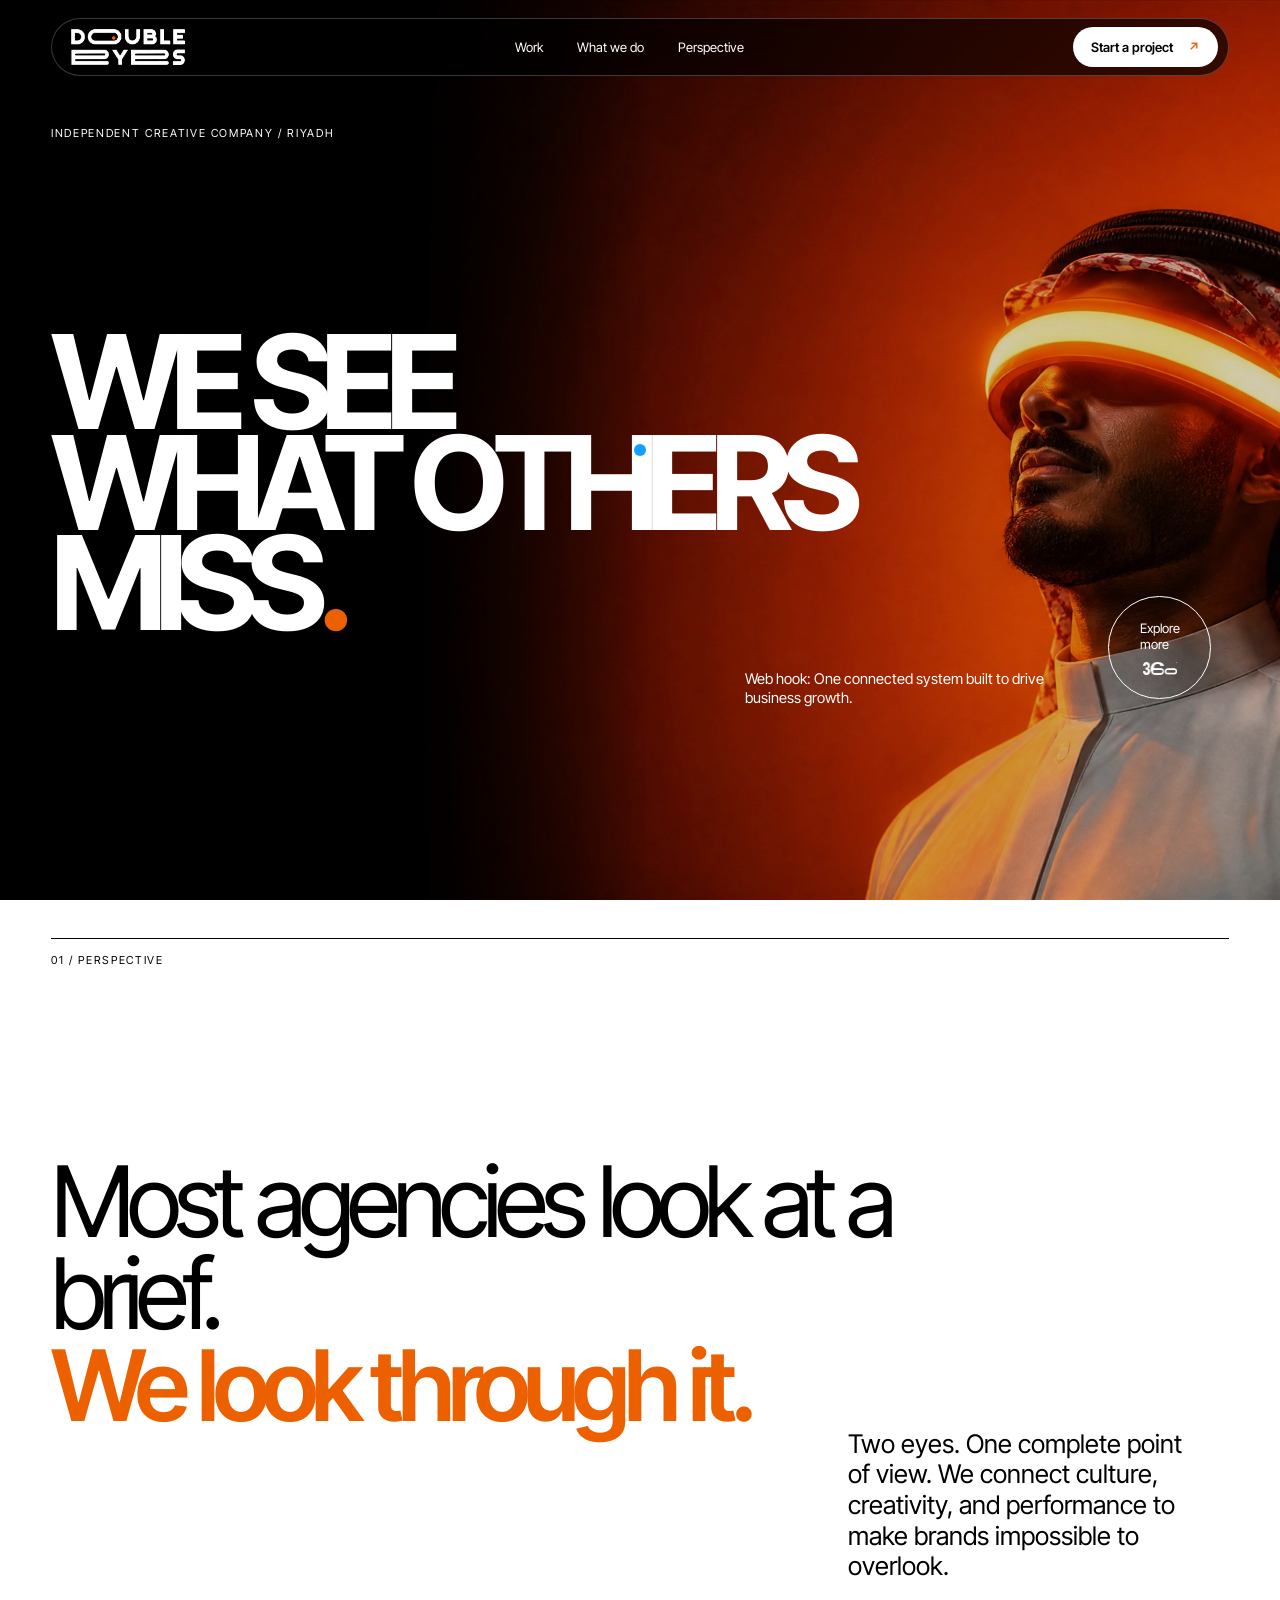
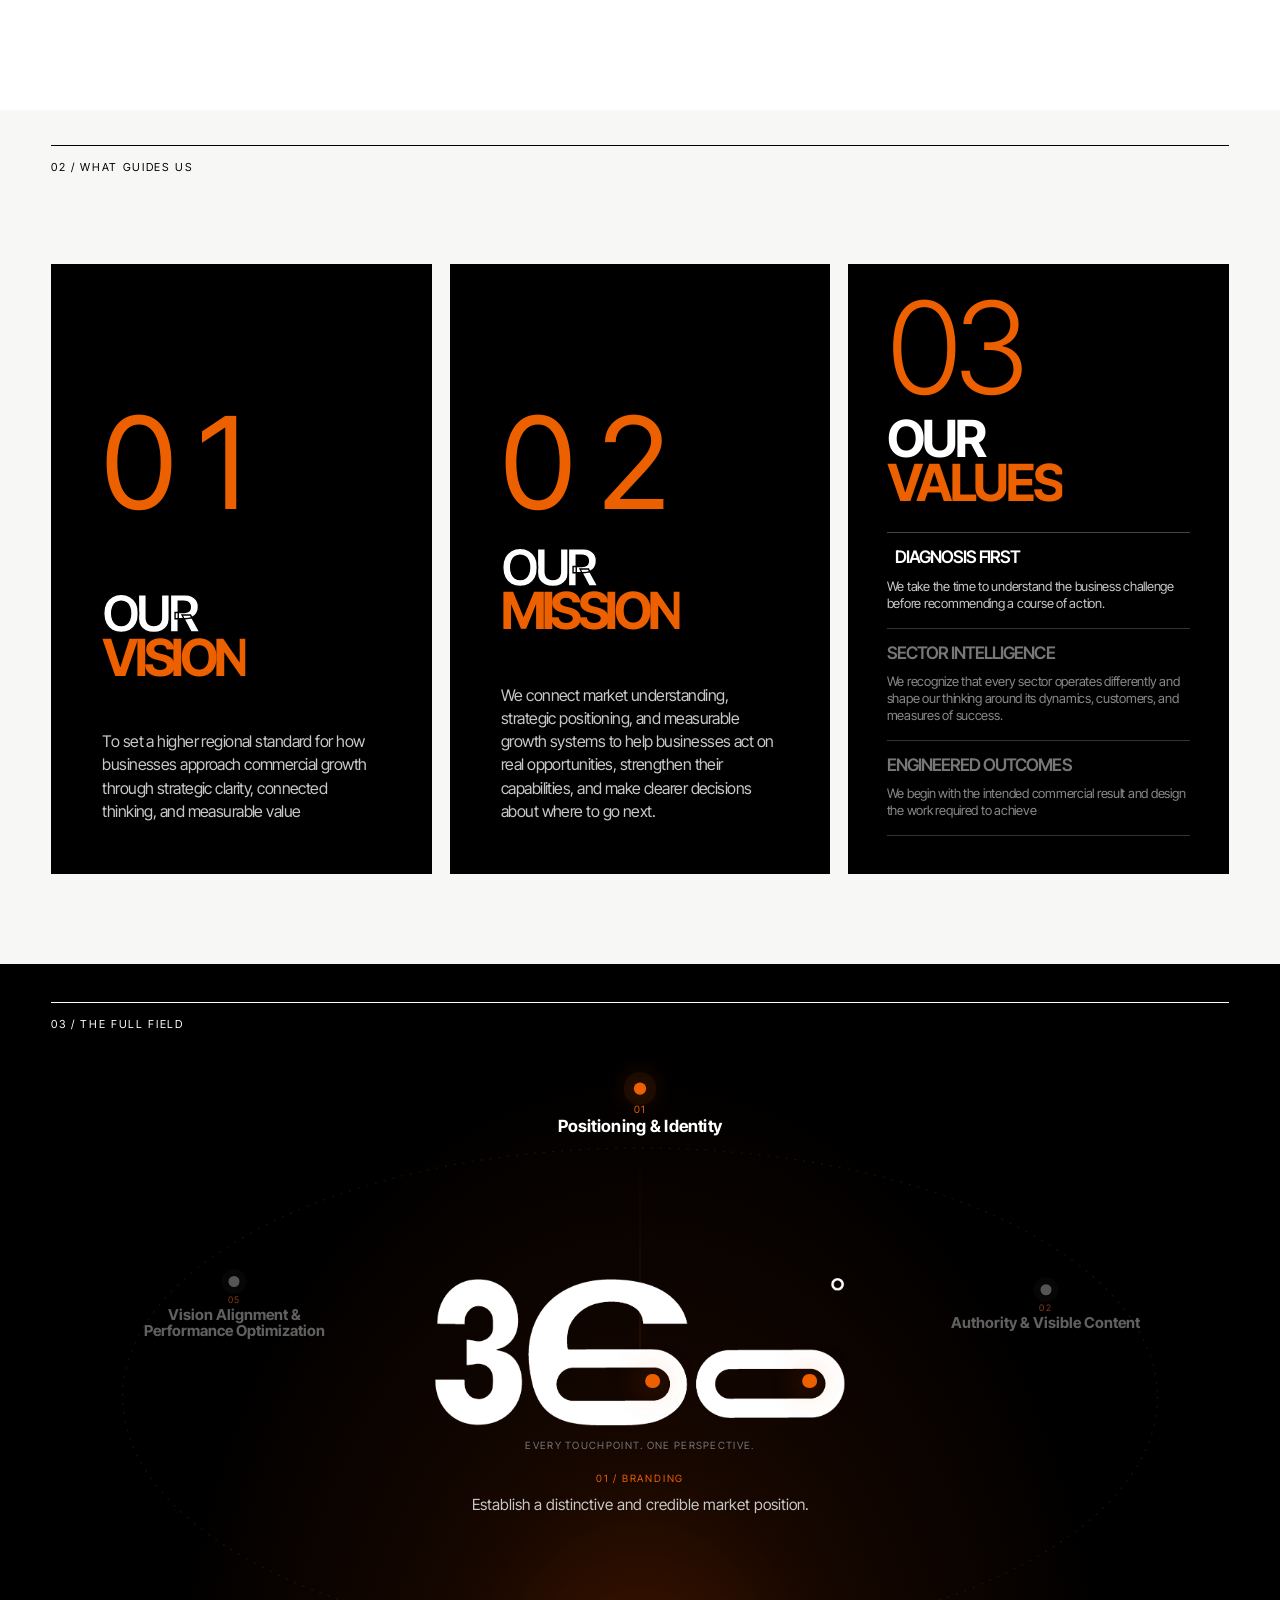
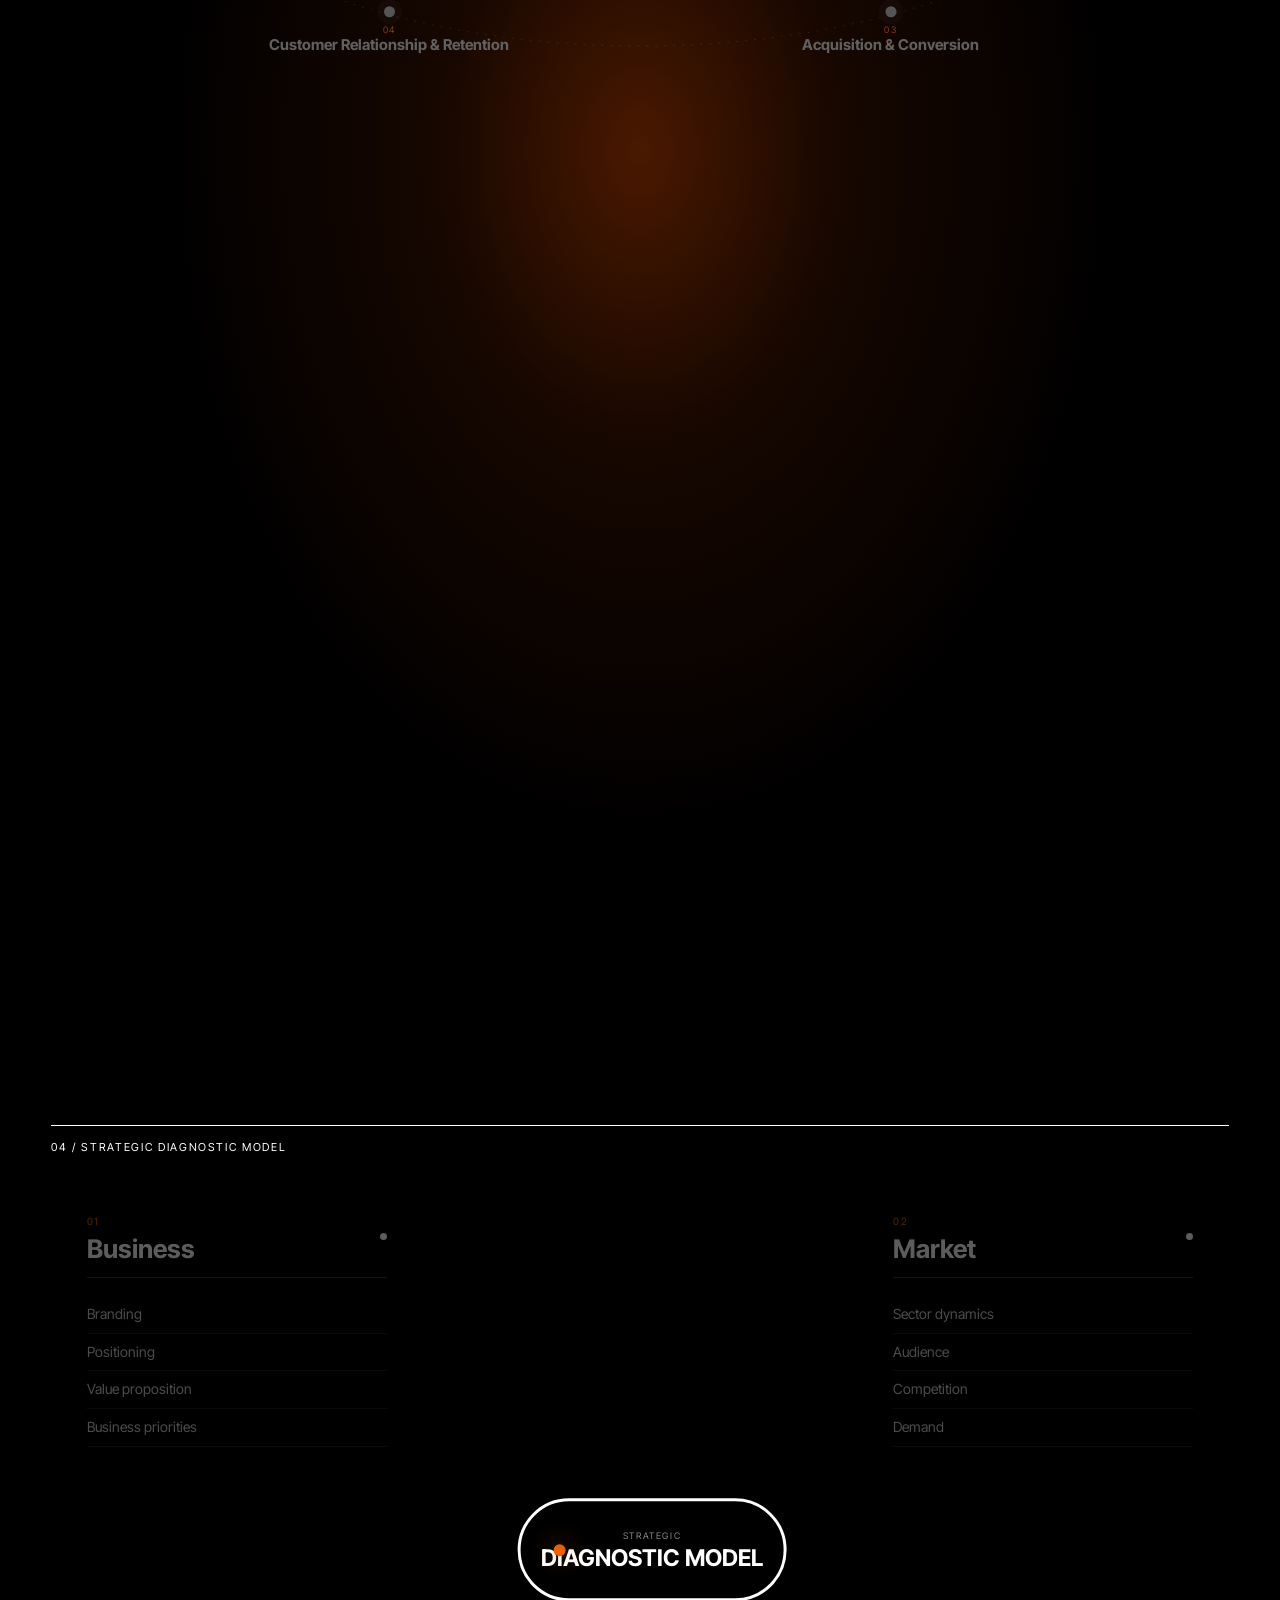
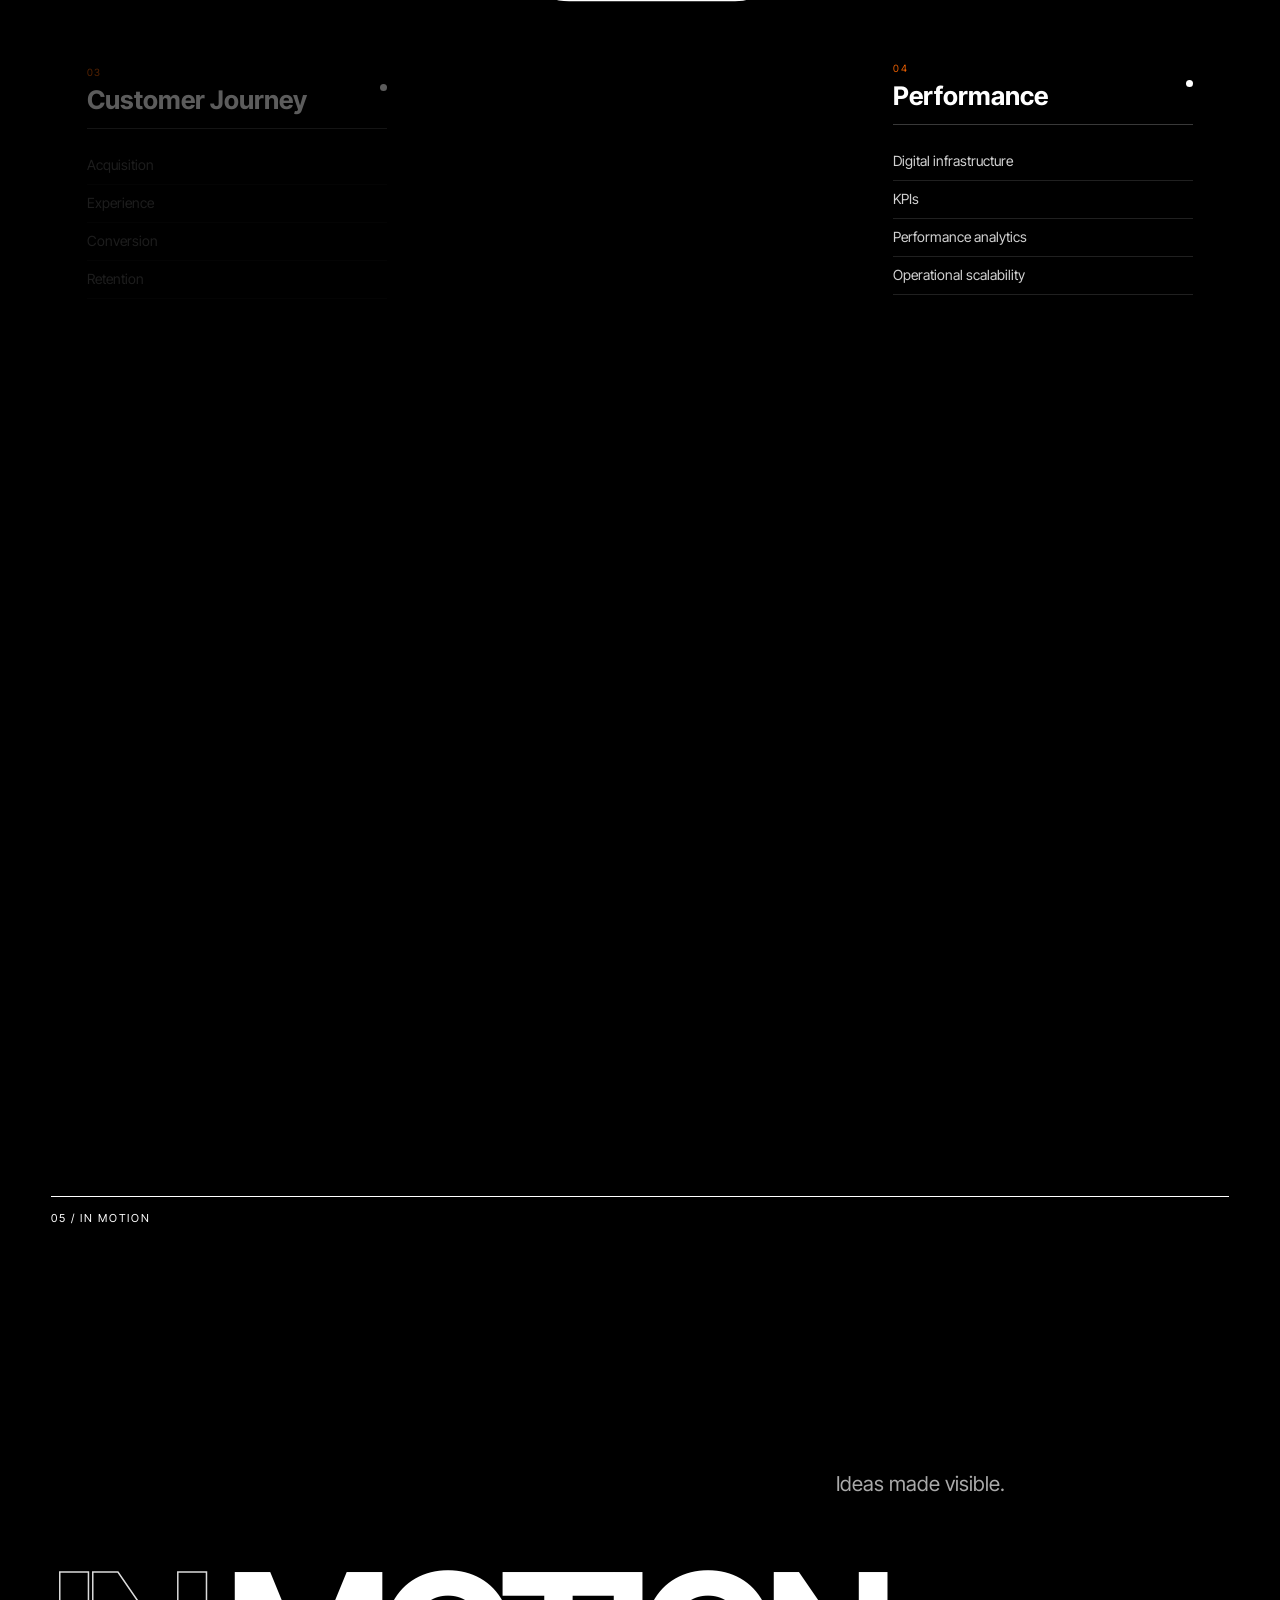
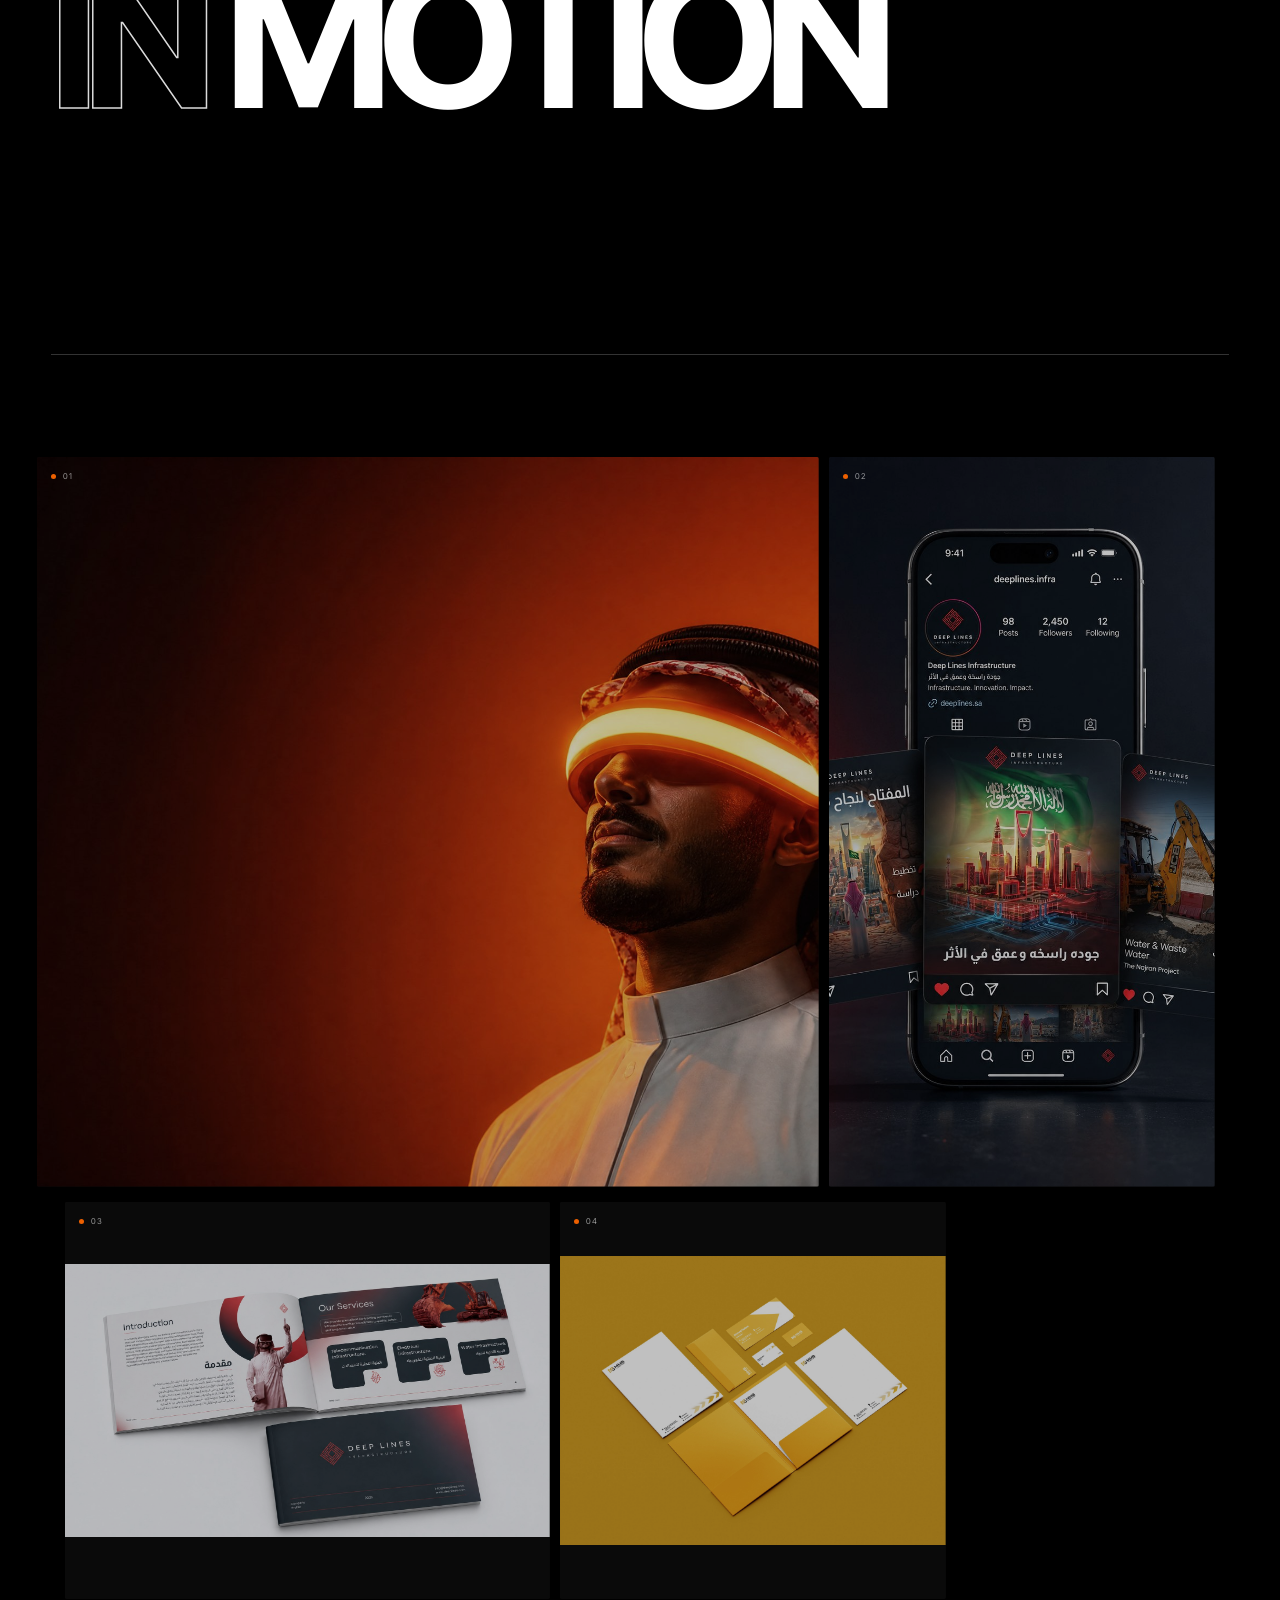
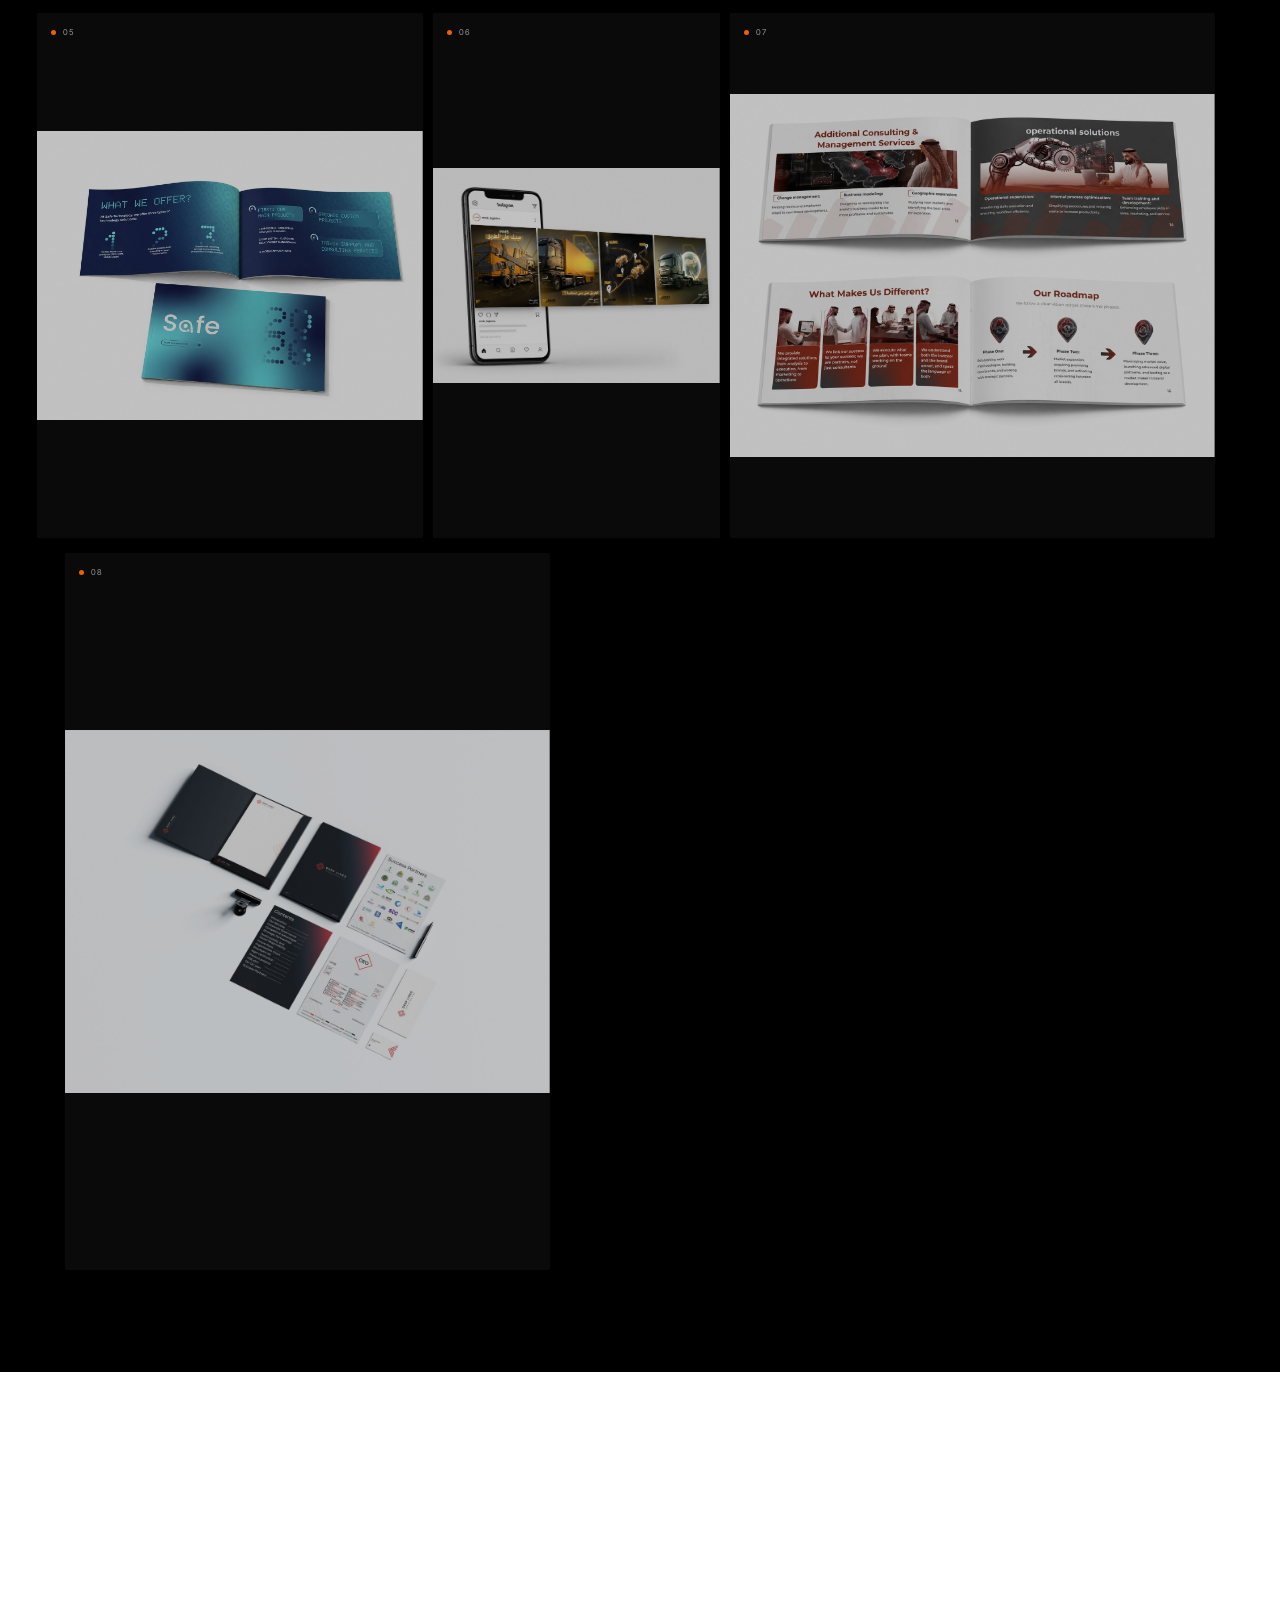
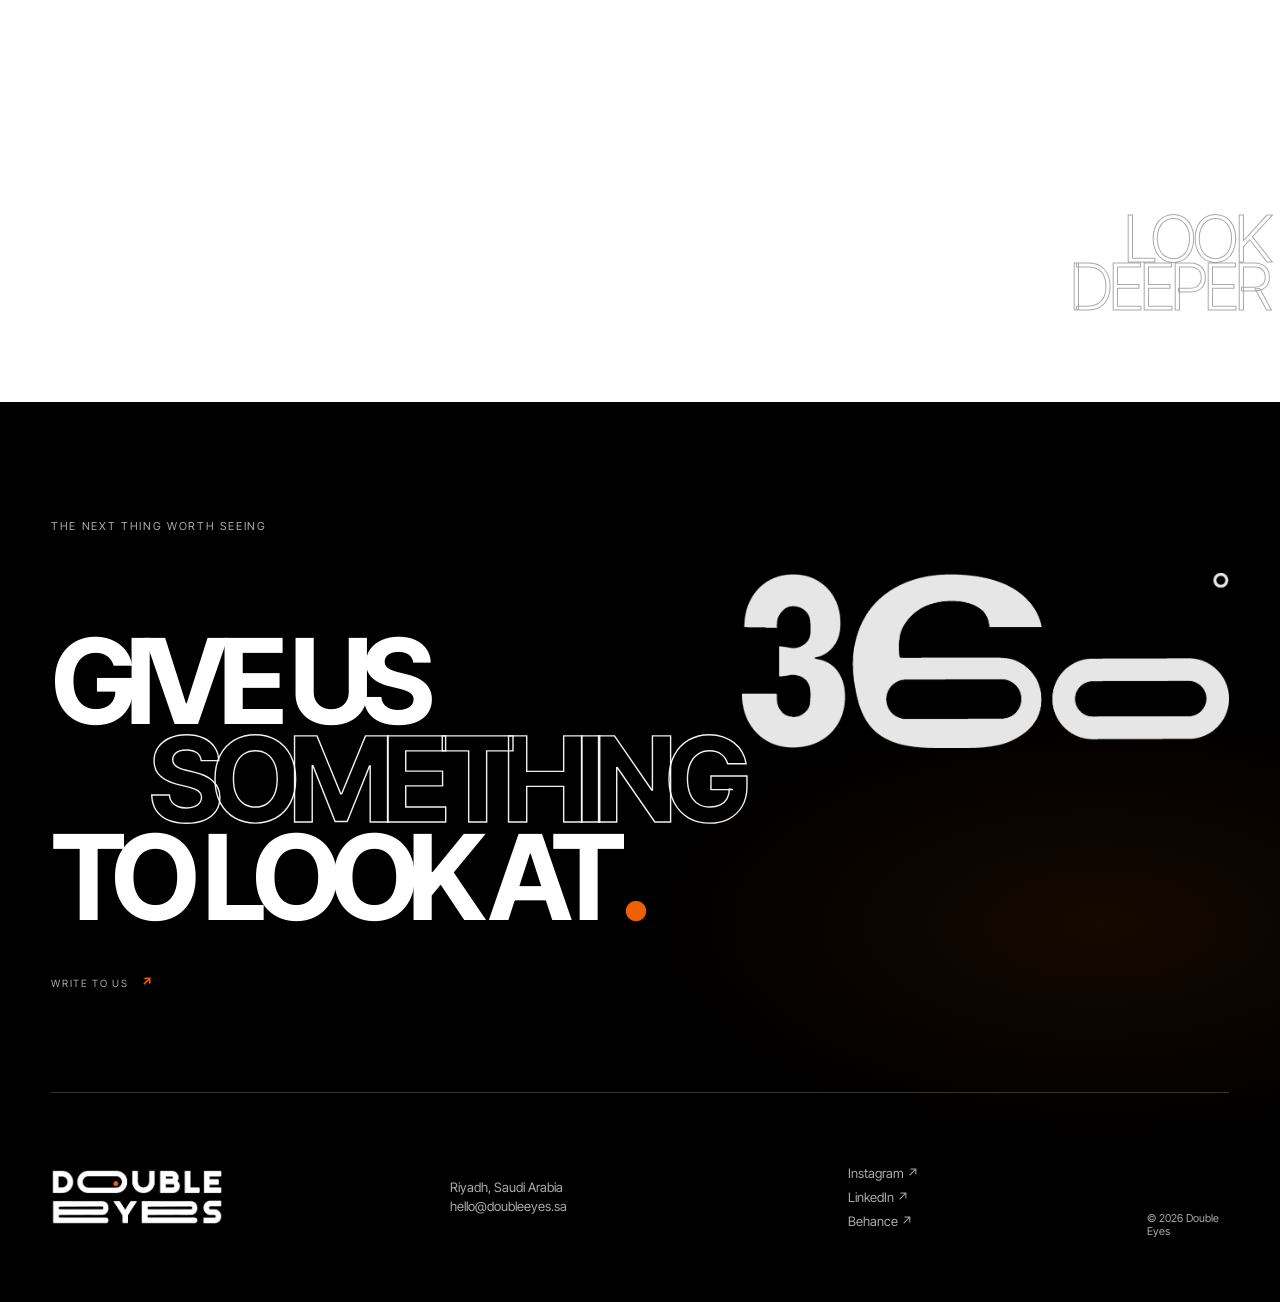
==== index.html @ 7b70bf20 "Simplify Values content rows" ====
<!doctype html>
<html lang="en">
  <head>
    <meta charset="UTF-8" />
    <meta name="viewport" content="width=device-width,initial-scale=1" />
    <meta name="theme-color" content="#000000" />
    <meta
      name="description"
      content="Double Eyes — a 360° creative and growth agency."
    />
    <title>Double Eyes — See the whole story</title>
    <link rel="preconnect" href="https://fonts.googleapis.com" />
    <link rel="preconnect" href="https://fonts.gstatic.com" crossorigin />
    <link
      href="https://fonts.googleapis.com/css2?family=Inter+Tight:wght@300;400;500;600;700;800;900&display=swap"
      rel="stylesheet"
    />
    <link rel="stylesheet" href="styles/style.css?v=audit-2" />
    <link rel="stylesheet" href="styles/pattern-fix.css?v=takeover-5" />
    <link rel="stylesheet" href="styles/motion-gallery.css?v=archive-5" />
    <link rel="stylesheet" href="styles/motion-gallery-responsive.css?v=archive-2" />
    <link rel="stylesheet" href="styles/brand-logo.css" />
    <link rel="stylesheet" href="styles/guides.css" />
    <link rel="stylesheet" href="styles/diagnostic.css?v=audit-2" />
    <link rel="stylesheet" href="styles/final-refinement.css?v=audit-2" />
  </head>
  <body>
    <a class="skip" href="#main">Skip to content</a>
    <div class="loader" aria-hidden="true">
      <div class="loader-eye"><i></i></div>
      <span>DOUBLE VISION / ONE DIRECTION</span>
    </div>
    <div class="cursor" aria-hidden="true"><span></span></div>

    <header class="nav">
      <a class="logo" href="#top" aria-label="Double Eyes home"
        ><img class="brand-logo" src="Assets/brand/double-eyes-logo-light.png" alt="Double Eyes" /></a
      >
      <nav aria-label="Primary">
        <a href="#motion">Work</a><a href="#capabilities">What we do</a
        ><a href="#about">Perspective</a>
      </nav>
      <a class="nav-cta" href="#contact">Start a project <span>↗</span></a>
      <button class="menu" aria-label="Open menu" aria-expanded="false">
        <i></i><i></i>
      </button>
    </header>

    <main id="main">
      <section class="hero dark" id="top">
        <img class="hero-saudi-visual" src="Assets/motion/Images/optimized/future-lens-01.jpg" alt="" aria-hidden="true" />
        <p class="eyebrow reveal">Independent creative company / Riyadh</p>
        <h1 aria-label="We see what others miss">
          <span class="hero-line reveal">WE SEE</span
          ><span class="hero-line reveal">WHAT OTHERS</span
          ><span class="hero-line reveal">MISS<i>.</i></span>
        </h1>
        <div class="hero-visual-system">
          <div class="hero-bottom reveal">
            <p>
              Web hook: One connected system built
              to drive business growth.
            </p>
            <a
              class="round-link"
              href="#motion"
              aria-label="Explore more creative work"
              >Explore<br />more <img src="Assets/Identity-Lines/identity-double-eyes-04-full-field-mark.png" alt="" /></a
            >
          </div>
        </div>
      </section>

      <section class="statement light" id="about">
        <div class="section-meta"><span>01 / Perspective</span></div>
        <p class="statement-copy reveal">
          Most agencies look at a brief.<br /><strong
            >We look through it.</strong
          >
        </p>
        <div class="statement-foot">
          <p>
            Two eyes. One complete point of view. We connect culture,
            creativity, and performance to make brands impossible to overlook.
          </p>
        </div>
      </section>

      <section class="guides light" id="guides" aria-labelledby="guides-title">
        <div class="section-meta guides-meta">
          <h2 id="guides-title">02 / What guides us</h2>
        </div>

        <div class="guides-beliefs">
          <article class="guides-belief guides-vision">
            <div class="guides-environment guides-environment-vision" aria-hidden="true">
              <span class="guides-identity-shape">
                <img src="Assets/Identity-Lines/guides-vision-identity.png" alt="" />
                <i></i>
              </span>
              <svg class="guides-environment-lines" viewBox="0 0 1000 620" preserveAspectRatio="none">
                <path class="guides-line-primary" d="M24 552 L814 174" />
                <path class="guides-line-secondary" d="M238 620 L814 174" />
              </svg>
            </div>
            <span class="guides-index" aria-hidden="true">01</span>
            <h3 data-guide-reveal><span>OUR</span><span>VISION</span></h3>
            <p data-guide-reveal>
              To set a higher regional standard for how businesses approach
              commercial growth through strategic clarity, connected thinking,
              and measurable value
            </p>
          </article>

          <div class="guides-thread" aria-hidden="true"><i></i></div>

          <article class="guides-belief guides-mission">
            <div class="guides-environment guides-environment-mission" aria-hidden="true">
              <span class="guides-identity-shape">
                <img src="Assets/Identity-Lines/guides-mission-identity.png" alt="" />
                <i class="guides-pupil-primary"></i>
                <i class="guides-pupil-secondary"></i>
              </span>
              <svg class="guides-environment-lines" viewBox="0 0 1000 620" preserveAspectRatio="none">
                <path class="guides-line-secondary" d="M18 94 L824 308" />
                <path class="guides-line-primary" d="M0 308 L824 308" />
              </svg>
            </div>
            <span class="guides-index" aria-hidden="true">02</span>
            <h3 data-guide-reveal><span>OUR</span><span>MISSION</span></h3>
            <p data-guide-reveal>
              We connect market understanding, strategic positioning, and measurable
              growth systems to help businesses act on real opportunities, strengthen
              their capabilities, and make clearer decisions about where to go next.
            </p>
          </article>

          <div class="guides-values" aria-labelledby="values-title">
          <div class="guides-values-environment" aria-hidden="true">
            <span class="guides-values-identity-shape">
              <img src="Assets/Identity-Lines/guides-values-identity.png" alt="" />
              <i></i>
            </span>
          </div>
          <div class="guides-values-head">
            <span aria-hidden="true">03</span>
            <h3 id="values-title" data-guide-reveal><span>OUR</span><span>VALUES</span></h3>
          </div>

          <div class="guides-values-list">
            <article class="guides-value is-active" data-guide-value tabindex="0">
              <h4>DIAGNOSIS FIRST</h4>
              <p>
                We take the time to understand the business challenge before recommending
                a course of action.
              </p>
              <span class="guides-value-marker" aria-hidden="true"><i></i></span>
            </article>

            <article class="guides-value" data-guide-value tabindex="0">
              <h4>SECTOR INTELLIGENCE</h4>
              <p>
                We recognize that every sector operates differently and shape our thinking
                around its dynamics, customers, and measures of success.
              </p>
              <span class="guides-value-marker" aria-hidden="true"><i></i></span>
            </article>

            <article class="guides-value" data-guide-value tabindex="0">
              <h4>ENGINEERED OUTCOMES</h4>
              <p>
                We begin with the intended commercial result and design the work required
                to achieve
              </p>
              <span class="guides-value-marker" aria-hidden="true"><i></i></span>
            </article>
          </div>
        </div>
        </div>

        <div class="guides-exit" data-guide-exit aria-hidden="true"></div>
      </section>

      <section class="universe dark" id="capabilities">
        <div class="universe-sticky">
          <div class="section-meta"><span>03 / The full field</span></div>
          <div class="universe-stage" data-active-index="0">
            <svg
              class="orbit-guide"
              viewBox="0 0 1000 560"
              preserveAspectRatio="none"
              aria-hidden="true"
            >
              <ellipse cx="500" cy="280" rx="470" ry="242"></ellipse>
            </svg>
            <span class="active-ray" aria-hidden="true"></span>
            <div class="universe-center">
              <div class="universe-core" aria-hidden="true">
                <div class="full-field-identity">
                  <img
                    src="Assets/Identity-Lines/identity-double-eyes-04-full-field-mark.png"
                    alt=""
                  />
                  <i class="full-field-pupil full-field-pupil-primary"></i>
                  <i class="full-field-pupil full-field-pupil-secondary"></i>
                </div>
              </div>
              <small class="core-kicker"
                >Every touchpoint. One perspective.</small
              >
              <div class="service-info" aria-live="polite">
                <span class="service-active-label">01 / Branding</span>
                <p class="service-copy">
                  We build distinctive systems that hold attention and move with
                  culture.
                </p>
              </div>
            </div>
            <div class="service-orbit" role="group" aria-label="Capabilities">
              <button
                class="service-node active"
                data-index="0"
                data-angle="-90"
                data-title="Branding"
                data-copy="Establish a distinctive and credible market position."
              >
                <i></i><span>01</span><b>Positioning & Identity</b>
              </button>
              <button
                class="service-node"
                data-index="1"
                data-angle="-25"
                data-title="Strategy"
                data-copy="Build trust, relevance, authority, and organic discovery."
              >
                <i></i><span>02</span><b>Authority & Visible Content</b>
              </button>
              <button
                class="service-node"
                data-index="2"
                data-angle="50"
                data-title="Content"
                data-copy="Turn market attention into qualified opportunities."
              >
                <i></i><span>03</span><b> Acquisition & Conversion</b>
              </button>
              <button
                class="service-node"
                data-index="3"
                data-angle="120"
                data-title="Performance"
                data-copy="Strengthen experience, continuity, and long-term customer value."
              >
                <i></i><span>04</span><b>Customer Relationship & Retention</b>
              </button>
              <button
                class="service-node"
                data-index="4"
                data-angle="200"
                data-title="Digital"
                data-copy="Use ongoing insight to keep every system aligned and improving."
              >
                <i></i><span>05</span><b>Vision Alignment & <br> Performance Optimization</b>
              </button>
            </div>
          </div>
        </div>
      </section>

      <section
        class="diagnostic dark"
        id="diagnostic"
        aria-label="04 / Strategic Diagnostic Model"
        data-diagnostic-active="0"
      >
        <div class="diagnostic-sticky">
          <div class="section-meta diagnostic-meta">
            <span>04 / Strategic Diagnostic Model</span>
          </div>

          <div class="diagnostic-layout">
            <div
              class="diagnostic-map"
              role="group"
              aria-label="Four dimensions of the Strategic Diagnostic Model"
            >
            <div class="diagnostic-core" aria-hidden="true">
              <span>STRATEGIC</span>
              <strong>DIAGNOSTIC MODEL</strong>
              <i></i>
            </div>

            <article class="diagnostic-cluster is-active" data-diagnostic-cluster>
              <button
                class="diagnostic-node"
                type="button"
                data-diagnostic-node
                aria-expanded="true"
                aria-controls="diagnostic-business-topics"
              >
                <span>01</span><strong>Business</strong><i aria-hidden="true"></i>
              </button>
              <div class="diagnostic-topics" id="diagnostic-business-topics">
                <ul>
                  <li style="--topic-index: 0">Branding</li>
                  <li style="--topic-index: 1">Positioning</li>
                  <li style="--topic-index: 2">Value proposition</li>
                  <li style="--topic-index: 3">Business priorities</li>
                </ul>
              </div>
            </article>

            <article class="diagnostic-cluster" data-diagnostic-cluster>
              <button
                class="diagnostic-node"
                type="button"
                data-diagnostic-node
                aria-expanded="false"
                aria-controls="diagnostic-market-topics"
              >
                <span>02</span><strong>Market</strong><i aria-hidden="true"></i>
              </button>
              <div class="diagnostic-topics" id="diagnostic-market-topics">
                <ul>
                  <li style="--topic-index: 0">Sector dynamics</li>
                  <li style="--topic-index: 1">Audience</li>
                  <li style="--topic-index: 2">Competition</li>
                  <li style="--topic-index: 3">Demand</li>
                </ul>
              </div>
            </article>

            <article class="diagnostic-cluster" data-diagnostic-cluster>
              <button
                class="diagnostic-node"
                type="button"
                data-diagnostic-node
                aria-expanded="false"
                aria-controls="diagnostic-journey-topics"
              >
                <span>03</span><strong>Customer Journey</strong
                ><i aria-hidden="true"></i>
              </button>
              <div class="diagnostic-topics" id="diagnostic-journey-topics">
                <ul>
                  <li style="--topic-index: 0">Acquisition</li>
                  <li style="--topic-index: 1">Experience</li>
                  <li style="--topic-index: 2">Conversion</li>
                  <li style="--topic-index: 3">Retention</li>
                </ul>
              </div>
            </article>

            <article class="diagnostic-cluster" data-diagnostic-cluster>
              <button
                class="diagnostic-node"
                type="button"
                data-diagnostic-node
                aria-expanded="false"
                aria-controls="diagnostic-performance-topics"
              >
                <span>04</span><strong>Performance</strong
                ><i aria-hidden="true"></i>
              </button>
              <div class="diagnostic-topics" id="diagnostic-performance-topics">
                <ul>
                  <li style="--topic-index: 0">Digital infrastructure</li>
                  <li style="--topic-index: 1">KPIs</li>
                  <li style="--topic-index: 2">Performance analytics</li>
                  <li style="--topic-index: 3">Operational scalability</li>
                </ul>
              </div>
            </article>
            </div>
          </div>
        </div>
      </section>

      <section class="motion dark" id="motion" aria-labelledby="motion-title">
        <div class="section-meta">
          <span id="motion-title">05 / In motion</span>
          </div>
        </div>
        <div class="motion-intro" aria-hidden="true">
          <p>Ideas made visible.</p>
          <h2><span>IN</span> MOTION</h2>
        </div>
        <div class="motion-wall" id="motionGallery"></div>
        <dialog class="motion-viewer" aria-label="Creative archive image viewer">
          <button
            class="motion-viewer-close"
            type="button"
            aria-label="Close image viewer"
          >
            CLOSE ×
          </button>
          <div class="motion-viewer-stage">
            <img alt="" />
          </div>
          <button class="motion-viewer-nav motion-viewer-prev" type="button" aria-label="Previous image">←</button>
          <button class="motion-viewer-nav motion-viewer-next" type="button" aria-label="Next image">→</button>
          <div class="motion-viewer-meta"><b></b><span></span></div>
          <span class="motion-viewer-count" aria-live="polite"></span>
        </dialog>
      </section>

      <section
        class="pattern-break"
        id="pattern"
        aria-labelledby="pattern-title"
      >
        <div class="pattern-sticky">
          <div class="pattern-message">
            <h2 class="pattern-primary" id="pattern-title" aria-label="Look again">
              <span>LOOK</span><span>AGAIN</span>
            </h2>
            <p class="pattern-secondary" aria-label="Look deeper">
              <span>LOOK</span><span>DEEPER</span>
            </p>
          </div>
        </div>
      </section>

      <section class="contact dark" id="contact">
        <p class="eyebrow">The next thing worth seeing</p>
        <button
          type="button"
          class="contact-link"
          data-cursor="WRITE"
          aria-label="Open the Double Eyes contact form"
          aria-controls="contact-form"
          aria-expanded="false"
          ><span>GIVE US</span><span>SOMETHING</span
          ><span>TO LOOK AT<i>.</i></span
          ><small class="contact-hint">WRITE TO US <b>↗</b></small></button
        >
        <form class="contact-form" id="contact-form" novalidate>
          <div class="contact-form-head"><span>START A CONVERSATION</span><button type="button" class="contact-form-close" aria-label="Close contact form">CLOSE ×</button></div>
          <label>Name *<input name="name" type="text" autocomplete="name" required /></label>
          <label>Company<input name="company" type="text" autocomplete="organization" /></label>
          <label>Email *<input name="email" type="email" autocomplete="email" required /></label>
          <label>Phone<input name="phone" type="tel" autocomplete="tel" /></label>
          <label>Service / What can we help with?<input name="service" type="text" /></label>
          <label class="contact-form-message">Message *<textarea name="message" rows="4" required></textarea></label>
          <p class="contact-form-status" aria-live="polite"></p>
          <button class="contact-form-submit" type="submit">SEND ENQUIRY <span>↗</span></button>
        </form>
        <img class="contact-identity" src="Assets/Identity-Lines/identity-double-eyes-04-full-field-mark.png" alt="" aria-hidden="true" />
        <footer>
          <a class="logo footer-logo" href="#top" aria-label="Double Eyes home"
            ><img class="brand-logo" src="Assets/brand/double-eyes-logo-light.png" alt="Double Eyes" /></a
          >
          <p>Riyadh, Saudi Arabia<br />hello@doubleeyes.sa</p>
          <div>
            <a href="#">Instagram ↗</a><a href="#">LinkedIn ↗</a
            ><a href="#">Behance ↗</a>
          </div>
          <small>© 2026 Double Eyes</small>
        </footer>
      </section>
    </main>
    <script src="data/motion-gallery.js?v=audit-2"></script>
    <script src="scripts/script.js?v=audit-2"></script>
  </body>
</html>
---- styles/style.css ----
:root {
  --orange: #ed6000;
  --dark-orange: #c14e00;
  --coral: #ff791f;
  --black: #000;
  --white: #fff;
  --pad: clamp(22px, 4vw, 72px);
  --ease: cubic-bezier(0.16, 1, 0.3, 1);
}
* {
  box-sizing: border-box;
}
html {
  scroll-behavior: smooth;
}
body {
  margin: 0;
  background: #000;
  color: #fff;
  font-family: "Inter Tight", Arial, sans-serif;
  cursor: none;
  overflow-x: hidden;
}
a {
  color: inherit;
  text-decoration: none;
}
button {
  font: inherit;
}
.skip {
  position: fixed;
  left: 1rem;
  top: -4rem;
  z-index: 1000;
  background: #fff;
  color: #000;
  padding: 0.8rem 1rem;
}
.skip:focus {
  top: 1rem;
}
.dark {
  background: #000;
  color: #fff;
}
.light {
  background: #fff;
  color: #000;
}
.section-meta {
  display: flex;
  justify-content: space-between;
  text-transform: uppercase;
  font-size: 11px;
  letter-spacing: 0.15em;
  border-top: 1px solid currentColor;
  padding-top: 14px;
}
.eyebrow {
  text-transform: uppercase;
  letter-spacing: 0.15em;
  font-size: 11px;
}
.nav {
  position: fixed;
  z-index: 80;
  top: 18px;
  left: var(--pad);
  right: var(--pad);
  height: 58px;
  padding: 0 10px 0 16px;
  border: 1px solid rgba(255, 255, 255, 0.22);
  border-radius: 40px;
  background: rgba(0, 0, 0, 0.66);
  backdrop-filter: blur(18px);
  display: flex;
  align-items: center;
  justify-content: space-between;
  transition: 0.4s;
}
.logo {
  display: flex;
  align-items: center;
  font-size: 15px;
  line-height: 0.68;
  font-weight: 800;
  letter-spacing: -0.07em;
}
.logo-eye {
  width: 34px;
  height: 17px;
  border: 5px solid currentColor;
  border-radius: 20px;
  display: inline-block;
  margin: 0 2px;
  position: relative;
}
.logo-eye i,
.interactive-eye i,
.loader-eye i {
  position: absolute;
  width: 6px;
  height: 6px;
  border-radius: 50%;
  background: var(--orange);
  top: 50%;
  left: 72%;
  transform: translate(-50%, -50%);
}
.nav nav {
  display: flex;
  gap: 34px;
  font-size: 13px;
}
.nav nav a {
  transition: 0.25s;
}
.nav nav a:hover {
  color: var(--coral);
}
.nav-cta {
  background: #fff;
  color: #000;
  padding: 12px 18px;
  border-radius: 24px;
  font-size: 13px;
  font-weight: 600;
}
.nav-cta span {
  color: var(--orange);
  margin-left: 12px;
}
.menu {
  display: none;
  background: none;
  border: 0;
  color: #fff;
}
.loader {
  position: fixed;
  inset: 0;
  background: #000;
  z-index: 200;
  display: grid;
  place-content: center;
  gap: 20px;
  transition: clip-path 1s var(--ease);
  clip-path: inset(0);
}
.loader.done {
  clip-path: inset(0 0 100% 0);
  pointer-events: none;
}
.loader-eye {
  position: relative;
  width: 130px;
  height: 60px;
  border: 12px solid #fff;
  border-radius: 60px;
}
.loader-eye i {
  width: 14px;
  height: 14px;
  animation: scan 1s var(--ease) both;
}
.loader span {
  font-size: 9px;
  letter-spacing: 0.2em;
  text-align: center;
  color: #777;
}
@keyframes scan {
  0% {
    left: 15%;
  }
  100% {
    left: 85%;
  }
}
.cursor {
  position: fixed;
  z-index: 300;
  pointer-events: none;
  left: 0;
  top: 0;
  width: 12px;
  height: 12px;
  margin: -6px;
  border-radius: 50%;
  background: var(--orange);
  mix-blend-mode: difference;
  transition:
    width 0.25s,
    height 0.25s,
    margin 0.25s;
  display: grid;
  place-items: center;
}
.cursor span {
  font-size: 10px;
  color: #fff;
  opacity: 0;
}
.cursor.big {
  width: 64px;
  height: 64px;
  margin: -32px;
  mix-blend-mode: normal;
}
.cursor.big span {
  opacity: 1;
}
.hero {
  height: 100svh;
  min-height: 720px;
  padding: 140px var(--pad) 32px;
  position: relative;
  overflow: hidden;
}
.hero-glow {
  position: absolute;
  width: 65vw;
  height: 65vw;
  right: -20vw;
  top: -20vw;
  background: radial-gradient(circle, #ed6000 0, #7a2800 24%, transparent 66%);
  filter: blur(25px);
  opacity: 0.55;
}
.hero h1 {
  font-size: clamp(70px, 11vw, 190px);
  line-height: 0.76;
  letter-spacing: -0.085em;
  margin: 10vh 0 0;
  position: relative;
  z-index: 2;
}
.hero-line {
  display: block;
}
.hero-line.outline {
  color: transparent;
  -webkit-text-stroke: 1.5px #fff;
  margin-left: 8vw;
}
.hero-line i,
.contact-link i {
  color: var(--orange);
  font-style: normal;
}
.hero-bottom {
  position: absolute;
  left: var(--pad);
  right: var(--pad);
  bottom: 48px;
  display: flex;
  justify-content: flex-end;
  align-items: flex-end;
  gap: 40px;
}
.hero-bottom p {
  font-size: 16px;
  line-height: 1.35;
}
.round-link {
  width: 112px;
  height: 112px;
  border: 1px solid #fff;
  border-radius: 50%;
  display: grid;
  place-content: center;
  font-size: 13px;
  transition: 0.4s;
}
.round-link b {
  color: var(--orange);
  margin-left: 20px;
}
.round-link:hover {
  background: var(--orange);
  border-color: var(--orange);
  transform: rotate(8deg);
}
.round-link:hover b {
  color: #fff;
}
.statement {
  min-height: 90vh;
  padding: 35px var(--pad) 80px;
  display: flex;
  flex-direction: column;
}
.statement-copy {
  font-size: clamp(56px, 8.8vw, 150px);
  line-height: 0.93;
  letter-spacing: -0.07em;
  margin: auto 0;
}
.statement-copy strong {
  color: var(--orange);
  font-weight: 600;
}
.statement-foot {
  align-self: flex-end;
  width: min(560px, 100%);
  display: flex;
  align-items: center;
  gap: 50px;
}
.statement-foot p {
  font-size: clamp(19px, 2vw, 30px);
  line-height: 1.2;
}
.mini-eye {
  flex: 0 0 120px;
  height: 58px;
  border: 12px solid #000;
  border-radius: 60px;
  position: relative;
}
.universe {
  min-height: 110vh;
  padding: 35px var(--pad) 80px;
  overflow: hidden;
  background:
    radial-gradient(circle at 50% 54%, #521d00, transparent 32%), #000;
}
.universe-stage {
  height: 88vh;
  position: relative;
  max-width: 1400px;
  margin: auto;
}
.universe-core {
  position: absolute;
  left: 50%;
  top: 50%;
  transform: translate(-50%, -50%);
  width: 280px;
  height: 130px;
  border: 28px solid #fff;
  border-radius: 100px;
  display: flex;
  align-items: center;
  justify-content: center;
}
.universe-core > span {
  font-size: 115px;
  font-weight: 700;
  letter-spacing: -0.1em;
  position: absolute;
  left: -145px;
}
.universe-core > i {
  width: 23px;
  height: 23px;
}
.universe-core > em {
  font-size: 40px;
  font-style: normal;
  position: absolute;
  right: -64px;
  top: -55px;
}
.universe-core > small {
  position: absolute;
  top: 165px;
  width: 180px;
  text-align: center;
  color: #aaa;
  line-height: 1.4;
}
.service-orbit {
  position: absolute;
  inset: 12% 10%;
}
.service-node {
  --r: min(30vw, 400px);
  position: absolute;
  left: 50%;
  top: 50%;
  transform: translate(-50%, -50%) rotate(var(--a)) translateX(var(--r))
    rotate(calc(-1 * var(--a)));
  border: 0;
  background: none;
  color: #777;
  font-size: clamp(14px, 1vw, 22px);
  cursor: none;
  transition: 0.5s var(--ease);
  white-space: nowrap;
}
.service-node span {
  display: block;
  font-size: 9px;
  color: var(--orange);
  letter-spacing: 0.2em;
}

.service-node b {
  
  font-size: 15px !important;
}

.service-node:before {
  content: "";
  display: block;
  margin: auto auto 12px;
  width: 18px;
  height: 18px;
  border-radius: 50%;
  background: currentColor;
  box-shadow: 0 0 0 10px rgba(237, 96, 0, 0.08);
}
.service-node.active,
.service-node:hover {
  color: #fff;
  transform: translate(-50%, -50%) rotate(var(--a)) translateX(var(--r))
    rotate(calc(-1 * var(--a))) scale(1.3);
}
.service-node.active:before {
  background: var(--orange);
  box-shadow: 0 0 30px var(--orange);
}
.service-copy {
  position: absolute;
  left: 0;
  bottom: 2%;
  width: 320px;
  font-size: 20px;
  line-height: 1.3;
  color: #aaa;
}
.work {
  padding: 35px var(--pad) 140px;
}
.section-title {
  font-size: clamp(58px, 9vw, 150px);
  line-height: 0.82;
  letter-spacing: -0.075em;
  margin: 13vw 0 9vw;
}
.section-title em {
  font-weight: 300;
  color: var(--orange);
}
.projects {
  display: grid;
  grid-template-columns: 1.18fr 0.82fr;
  gap: 14vw 4vw;
}
.project-wide {
  grid-column: 1/-1;
}
.project-offset {
  margin-top: 14vw;
}
.project figure {
  margin: 0;
  height: 66vh;
  min-height: 420px;
  overflow: hidden;
  position: relative;
  background: #111;
}
.project-wide figure {
  height: 78vh;
}
.project img {
  width: 100%;
  height: 100%;
  object-fit: cover;
  filter: saturate(0.35) contrast(1.08);
  transition:
    transform 1.2s var(--ease),
    filter 0.6s;
}
.project:hover img {
  transform: scale(1.04);
  filter: saturate(0.8);
}
.project-shutter {
  position: absolute;
  inset: 0;
  border: 0 solid #fff;
  border-radius: 0;
  transition:
    border-width 0.7s var(--ease),
    border-radius 0.7s;
}
.project:hover .project-shutter {
  border-width: 2.5vw;
  border-radius: 9vw;
}
.project-info {
  display: grid;
  grid-template-columns: 1fr 2.5fr auto;
  align-items: start;
  padding-top: 18px;
  border-top: 1px solid #000;
  margin-top: 12px;
}
.project-info span {
  font-size: 10px;
  text-transform: uppercase;
  letter-spacing: 0.14em;
}
.project-info h3 {
  font-size: clamp(28px, 4vw, 64px);
  letter-spacing: -0.055em;
  line-height: 0.9;
  margin: 0;
}
.project-info p {
  max-width: 250px;
  margin: 6px 0 0;
}
.project-info b {
  color: var(--orange);
  font-size: 11px;
}
.pattern-break {
  height: 100vh;
  background: var(--orange);
  position: relative;
  overflow: hidden;
  display: grid;
  place-items: center;
}
.pattern-track {
  position: absolute;
  inset: -15%;
  background-color: #fff;
  background-image:
    radial-gradient(circle at 80% 50%, var(--orange) 0 6px, transparent 7px),
    radial-gradient(
      ellipse at center,
      transparent 0 31px,
      #000 32px 45px,
      transparent 46px
    );
  background-size: 170px 86px;
  background-position:
    0 0,
    0 0;
  transform: rotate(-8deg) scale(1.2);
  animation: pattern 18s linear infinite;
}
@keyframes pattern {
  to {
    background-position:
      340px 0,
      340px 0;
  }
}
.pattern-message {
  position: relative;
  z-index: 2;
  width: 100%;
  font-size: clamp(60px, 14vw, 220px);
  font-weight: 800;
  letter-spacing: -0.08em;
  line-height: 0.74;
  color: var(--orange);
  mix-blend-mode: multiply;
}
.pattern-message span {
  display: block;
}
.pattern-message span:last-child {
  text-align: right;
}
.contact {
  min-height: 105vh;
  padding: 100px var(--pad) 0;
  position: relative;
  overflow: hidden;
}
.contact-link {
  font-size: clamp(55px, 10vw, 175px);
  font-weight: 700;
  line-height: 0.78;
  letter-spacing: -0.075em;
  display: block;
  margin: 12vh 0;
  position: relative;
  z-index: 2;
}
.contact-link span {
  display: block;
}
.contact-link span:nth-child(2) {
  margin-left: 10vw;
  color: transparent;
  -webkit-text-stroke: 1px #fff;
}
.contact-eye {
  position: absolute;
  width: 32vw;
  height: 14vw;
  border: clamp(18px, 3vw, 50px) solid #fff;
  border-radius: 50%;
  right: 5vw;
  top: 42%;
  opacity: 0.12;
  transform: rotate(8deg);
}
.contact-eye i {
  width: 35px;
  height: 35px;
}
footer {
  border-top: 1px solid #333;
  min-height: 210px;
  display: grid;
  grid-template-columns: 2fr 2fr 1fr auto;
  gap: 30px;
  align-items: center;
  color: #aaa;
  font-size: 13px;
}
.footer-logo {
  color: #fff;
  transform: scale(1.5);
  transform-origin: left;
}
.footer-logo .logo-eye {
  width: 37px;
}
footer p {
  line-height: 1.5;
}
footer div {
  display: flex;
  flex-direction: column;
  gap: 8px;
}
footer a:hover {
  color: var(--orange);
}
footer small {
  align-self: end;
  padding-bottom: 25px;
}
.reveal {
  opacity: 0;
  transform: translateY(45px);
  transition:
    opacity 0.9s var(--ease),
    transform 0.9s var(--ease);
}
.reveal.visible {
  opacity: 1;
  transform: none;
}
:focus-visible {
  outline: 2px solid var(--coral);
  outline-offset: 5px;
}
@media (max-width: 800px) {
  body {
    cursor: auto;
  }
  .cursor {
    display: none;
  }
  .nav {
    top: 10px;
    left: 12px;
    right: 12px;
  }
  .nav nav,
  .nav-cta {
    display: none;
  }
  .menu {
    display: block;
    width: 40px;
  }
  .menu i {
    height: 1px;
    background: #fff;
    display: block;
    margin: 7px;
  }
  .hero {
    min-height: 650px;
    padding-top: 120px;
  }
  .hero h1 {
    font-size: 18vw;
    margin-top: 16vh;
  }
  .hero-line.outline {
    margin-left: 0;
  }
  .hero-eye {
    width: 55vw;
    height: 24vw;
    right: -10vw;
    top: 25%;
    border-width: 15px;
  }
  .hero-bottom {
    bottom: 60px;
    justify-content: space-between;
  }
  .hero-bottom p {
    font-size: 13px;
  }
  .round-link {
    width: 88px;
    height: 88px;
  }
  .scroll-cue {
    display: none;
  }
  .statement {
    min-height: 80vh;
  }
  .statement-foot {
    gap: 20px;
  }
  .statement-foot p {
    font-size: 18px;
  }
  .mini-eye {
    flex-basis: 80px;
    height: 40px;
    border-width: 8px;
  }
  .universe {
    min-height: 850px;
  }
  .universe-stage {
    height: 750px;
  }
  .universe-core {
    width: 160px;
    height: 75px;
    border-width: 16px;
  }
  .universe-core > span {
    font-size: 66px;
    left: -83px;
  }
  .universe-core > small {
    top: 110px;
  }
  .universe-core > em {
    right: -45px;
    top: -42px;
  }
  .service-orbit {
    inset: 10% 0;
  }
  .service-node {
    --r: 37vw;
    font-size: 13px;
  }
  .service-copy {
    bottom: 0;
    width: 100%;
    text-align: center;
    font-size: 17px;
  }
  .projects {
    display: block;
  }
  .project {
    margin: 0 0 90px;
  }
  .project figure,
  .project-wide figure {
    height: 60vh;
    min-height: 420px;
  }
  .project-info {
    grid-template-columns: 1fr auto;
  }
  .project-info h3 {
    grid-row: 2;
    grid-column: 1/-1;
    margin-top: 20px;
  }
  .project-info p {
    grid-column: 1/-1;
  }
  .pattern-break {
    height: 75vh;
  }
  .pattern-track {
    background-size: 130px 66px;
  }
  .contact {
    min-height: 900px;
  }
  .contact-link {
    margin-top: 20vh;
  }
  .contact-link span:nth-child(2) {
    margin-left: 0;
  }
  .contact-eye {
    width: 60vw;
    height: 27vw;
    right: -8vw;
  }
  .contact footer {
    grid-template-columns: 1fr 1fr;
    align-content: center;
  }
  .footer-logo {
    transform: scale(1.2);
  }
  footer small {
    align-self: auto;
  }
}
@media (prefers-reduced-motion: reduce) {
  html {
    scroll-behavior: auto;
  }
  *,
  *:before,
  *:after {
    animation-duration: 0.01ms !important;
    animation-iteration-count: 1 !important;
    transition-duration: 0.01ms !important;
  }
  .loader {
    display: none;
  }
  .reveal {
    opacity: 1;
    transform: none;
  }
}
@media (max-width: 800px) {
  .nav nav.mobile-open {
    display: flex;
    position: fixed;
    inset: 72px 12px auto;
    background: #000;
    border: 1px solid #333;
    border-radius: 24px;
    padding: 30px;
    flex-direction: column;
    gap: 22px;
    font-size: 24px;
    box-shadow: 0 20px 80px rgba(0, 0, 0, 0.65);
  }
}

/* Editorial layout refinement — one shared 12-column system. */
:root {
  --content-max: 1680px;
  --grid-gap: clamp(14px, 1.4vw, 28px);
  --page-gutter: max(
    clamp(22px, 4vw, 72px),
    calc((100vw - var(--content-max)) / 2)
  );
  --pad: var(--page-gutter);
  --space-xs: clamp(8px, 0.7vw, 12px);
  --space-sm: clamp(16px, 1.4vw, 24px);
  --space-md: clamp(28px, 3vw, 48px);
  --space-lg: clamp(60px, 7vw, 112px);
  --space-xl: clamp(100px, 11vw, 176px);
}
.nav {
  max-width: var(--content-max);
  margin-inline: auto;
  left: var(--page-gutter);
  right: var(--page-gutter);
  padding-inline: var(--space-sm) 10px;
}
.nav > .logo,
.nav > nav,
.nav > .nav-cta {
  align-self: center;
}
.section-meta {
  width: 100%;
  max-width: var(--content-max);
  margin-inline: auto;
}
.hero {
  display: grid;
  grid-template-columns: repeat(12, minmax(0, 1fr));
  grid-template-rows: auto 1fr auto;
  column-gap: var(--grid-gap);
  padding-top: clamp(128px, 10vh, 164px);
  padding-bottom: var(--space-md);
}
.hero > .eyebrow {
  grid-column: 1/6;
  grid-row: 1;
}
.hero > h1 {
  grid-column: 1/13;
  grid-row: 2;
  align-self: center;
  width: 100%;
  margin: 0;
  max-width: var(--content-max);
}
.hero-line.outline {
  margin-left: calc((100% + var(--grid-gap) * 11) / 12);
}
.hero-bottom {
  position: static;
  grid-column: 1/13;
  grid-row: 3;
  display: grid;
  grid-template-columns: repeat(12, minmax(0, 1fr));
  gap: var(--grid-gap);
  align-items: end;
}
.hero-bottom p {
  grid-column: 9/11;
  margin: 0;
}
.hero-bottom .round-link {
  grid-column: 11/13;
  justify-self: end;
}
.scroll-cue {
  left: var(--page-gutter);
  bottom: var(--space-md);
}
.hero-eye {
  right: calc(var(--page-gutter) + 2vw);
  top: 24%;
}
.hero-orbit {
  right: calc(var(--page-gutter) + 1vw);
  bottom: 8vh;
}

.statement {
  display: grid;
  grid-template-columns: repeat(12, minmax(0, 1fr));
  grid-template-rows: auto 1fr;
  column-gap: var(--grid-gap);
  padding-block: var(--space-md) var(--space-lg);
}
.statement > .section-meta {
  grid-column: 1/13;
}
.statement-copy {
  grid-column: 1/10;
  grid-row: 2;
  align-self: center;
  margin: 0;
  padding-block: var(--space-lg);
  max-width: none;
}
.statement-foot {
  grid-column: 9/13;
  grid-row: 2;
  align-self: end;
  width: auto;
  margin: 0 0 var(--space-md);
  display: grid;
  grid-template-columns: minmax(0, 1fr) auto;
  gap: var(--space-md);
}
.statement-foot p {
  margin: 0;
}
.mini-eye {
  align-self: end;
}

.universe {
  padding-block: var(--space-md) var(--space-lg);
}
.universe-stage {
  height: min(88vh, 900px);
  max-width: var(--content-max);
}
.service-orbit {
  inset: 8% 7%;
}
.service-node {
  --r: min(29vw, 430px);
}
.service-node:nth-child(2),
.service-node:nth-child(5) {
  --r: min(25vw, 370px);
}
.service-copy {
  left: 0;
  bottom: 3%;
  width: calc((100% - var(--grid-gap) * 11) / 4 + var(--grid-gap) * 3);
  margin: 0;
}

.work {
  padding-block: var(--space-md) var(--space-xl);
}
.work > .section-title {
  max-width: var(--content-max);
  margin: var(--space-xl) auto var(--space-lg);
}
.projects {
  max-width: var(--content-max);
  margin-inline: auto;
  grid-template-columns: repeat(12, minmax(0, 1fr));
  column-gap: var(--grid-gap);
  row-gap: var(--space-xl);
}
.project-wide {
  grid-column: 1/13;
}
.project:not(.project-wide) {
  grid-column: 1/8;
}
.project.project-offset {
  grid-column: 8/13;
  margin-top: clamp(70px, 10vw, 150px);
}
.project figure {
  height: auto;
  min-height: 0;
  aspect-ratio: 4/5;
}
.project-wide figure {
  height: auto;
  aspect-ratio: 16/8;
}
.project-wide:last-child figure {
  aspect-ratio: 16/7;
}
.project-info {
  grid-template-columns: repeat(12, minmax(0, 1fr));
  column-gap: var(--grid-gap);
  padding-top: var(--space-sm);
  margin-top: var(--space-xs);
}
.project-info span {
  grid-column: 1/4;
}
.project-info h3 {
  grid-column: 4/10;
}
.project-info p {
  grid-column: 4/10;
  grid-row: 2;
}
.project-info b {
  grid-column: 12;
  grid-row: 1;
  justify-self: end;
}
.project:not(.project-wide) .project-info {
  grid-template-columns: repeat(6, minmax(0, 1fr));
}
.project:not(.project-wide) .project-info span {
  grid-column: 1/3;
}
.project:not(.project-wide) .project-info h3 {
  grid-column: 3/7;
}
.project:not(.project-wide) .project-info p {
  grid-column: 3/7;
}
.project:not(.project-wide) .project-info b {
  grid-column: 6;
  grid-row: 1;
}

.pattern-message {
  width: calc(100% - var(--page-gutter) * 2);
  max-width: var(--content-max);
  display: grid;
  grid-template-columns: repeat(12, minmax(0, 1fr));
  column-gap: var(--grid-gap);
  mix-blend-mode: normal;
  color: var(--orange);
  text-shadow:
    0 1px #000,
    1px 0 #000,
    -1px 0 #000,
    0 -1px #000;
}
.pattern-message span:first-child {
  grid-column: 1/11;
}
.pattern-message span:last-child {
  grid-column: 3/13;
  text-align: right;
  color: transparent;
  -webkit-text-stroke: 2px var(--orange);
  opacity: 0.9;
}

.contact {
  padding-top: var(--space-lg);
  display: grid;
  grid-template-columns: repeat(12, minmax(0, 1fr));
  column-gap: var(--grid-gap);
  grid-template-rows: auto 1fr auto;
}
.contact > .eyebrow {
  grid-column: 1/5;
}
.contact-link {
  grid-column: 1/13;
  align-self: center;
  margin: var(--space-lg) 0;
  max-width: var(--content-max);
}
.contact-link span:nth-child(2) {
  margin-left: calc((100% + var(--grid-gap) * 11) / 12);
}
.contact-eye {
  right: calc(var(--page-gutter) + 1vw);
  top: 38%;
}
.contact footer {
  grid-column: 1/13;
  grid-template-columns: repeat(12, minmax(0, 1fr));
  gap: var(--grid-gap);
  padding-block: var(--space-md);
}
.contact footer > .footer-logo {
  grid-column: 1/4;
}
.contact footer > p {
  grid-column: 5/8;
}
.contact footer > div {
  grid-column: 9/11;
}
.contact footer > small {
  grid-column: 12;
  justify-self: end;
}

@media (min-width: 801px) and (max-width: 1100px) {
  :root {
    --page-gutter: clamp(32px, 4vw, 48px);
  }
  .hero h1 {
    font-size: 10.5vw;
  }
  .hero-bottom p {
    grid-column: 8/11;
  }
  .hero-bottom .round-link {
    grid-column: 11/13;
  }
  .statement-copy {
    grid-column: 1/11;
  }
  .statement-foot {
    grid-column: 8/13;
  }
  .service-node {
    --r: min(35vw, 350px);
  }
  .service-node:nth-child(2),
  .service-node:nth-child(5) {
    --r: min(30vw, 310px);
  }
}
@media (max-width: 800px) {
  :root {
    --page-gutter: clamp(20px, 5.6vw, 28px);
    --grid-gap: 12px;
    --space-xl: clamp(84px, 24vw, 120px);
  }
  .nav {
    left: 12px;
    right: 12px;
  }
  .hero {
    display: grid;
    grid-template-columns: repeat(4, minmax(0, 1fr));
    grid-template-rows: auto 1fr auto;
    padding-top: 120px;
    padding-bottom: var(--space-md);
  }
  .hero > .eyebrow {
    grid-column: 1/5;
  }
  .hero > h1 {
    grid-column: 1/5;
    align-self: center;
    margin: 0;
    font-size: clamp(56px, 18vw, 82px);
    max-width: 100%;
  }
  .hero-line.outline {
    margin-left: 0;
  }
  .hero-bottom {
    grid-column: 1/5;
    display: grid;
    grid-template-columns: repeat(4, minmax(0, 1fr));
    gap: var(--grid-gap);
  }
  .hero-bottom p {
    grid-column: 1/4;
  }
  .hero-bottom .round-link {
    grid-column: 4;
    justify-self: end;
  }
  .hero-eye {
    right: -12%;
    top: 23%;
  }
  .hero-orbit {
    right: -8%;
    bottom: 5vh;
  }
  .statement {
    display: grid;
    grid-template-columns: repeat(4, minmax(0, 1fr));
    min-height: 780px;
  }
  .statement > .section-meta {
    grid-column: 1/5;
  }
  .statement-copy {
    grid-column: 1/5;
    grid-row: 2;
    align-self: start;
    padding-top: var(--space-lg);
  }
  .statement-foot {
    grid-column: 2/5;
    grid-row: 2;
    align-self: end;
    margin-bottom: var(--space-sm);
    gap: var(--space-sm);
  }
  .universe {
    min-height: 900px;
  }
  .universe-stage {
    height: 790px;
  }
  .universe-core {
    top: 31%;
  }
  .service-orbit {
    inset: auto 0 112px;
    display: grid;
    grid-template-columns: 1fr 1fr;
    gap: 18px 24px;
  }
  .service-node,
  .service-node.active,
  .service-node:hover {
    position: relative;
    inset: auto;
    transform: none;
    white-space: normal;
    text-align: left;
    font-size: 15px;
    padding: 10px 0;
    border-bottom: 1px solid #333;
  }
  .service-node:before {
    display: none;
  }
  .service-node span {
    display: inline-block;
    margin-right: 8px;
  }
  .service-node.active {
    color: #fff;
    border-color: var(--orange);
  }
  .service-copy {
    left: 0;
    bottom: 0;
    width: 100%;
    text-align: left;
    padding-right: 12%;
    font-size: 16px;
  }
  .work > .section-title {
    margin-block: var(--space-xl) var(--space-lg);
  }
  .projects {
    display: block;
  }
  .project,
  .project.project-offset {
    margin: 0 0 var(--space-lg);
  }
  .project figure,
  .project-wide figure,
  .project-wide:last-child figure {
    height: auto;
    min-height: 0;
    aspect-ratio: 4/5;
  }
  .project-wide:first-child figure {
    aspect-ratio: 4/5;
  }
  .project-info,
  .project:not(.project-wide) .project-info {
    grid-template-columns: repeat(4, minmax(0, 1fr));
    column-gap: var(--grid-gap);
  }
  .project-info span,
  .project:not(.project-wide) .project-info span {
    grid-column: 1/3;
  }
  .project-info b,
  .project:not(.project-wide) .project-info b {
    grid-column: 4;
    grid-row: 1;
  }
  .project-info h3,
  .project:not(.project-wide) .project-info h3 {
    grid-column: 1/5;
    grid-row: 2;
    margin-top: var(--space-sm);
  }
  .project-info p,
  .project:not(.project-wide) .project-info p {
    grid-column: 1/5;
    grid-row: 3;
  }
  .pattern-message {
    grid-template-columns: repeat(4, minmax(0, 1fr));
    font-size: clamp(56px, 17vw, 100px);
    line-height: 0.82;
  }
  .pattern-message span:first-child {
    grid-column: 1/5;
  }
  .pattern-message span:last-child {
    grid-column: 1/5;
  }
  .contact {
    grid-template-columns: repeat(4, minmax(0, 1fr));
    min-height: 900px;
  }
  .contact > .eyebrow {
    grid-column: 1/5;
  }
  .contact-link {
    grid-column: 1/5;
    margin: var(--space-lg) 0;
  }
  .contact-link span:nth-child(2) {
    margin-left: 0;
  }
  .contact-eye {
    right: -10%;
    top: 37%;
  }
  .contact footer {
    grid-column: 1/5;
    grid-template-columns: repeat(4, minmax(0, 1fr));
    align-content: center;
    row-gap: var(--space-md);
  }
  .contact footer > .footer-logo {
    grid-column: 1/3;
  }
  .contact footer > p {
    grid-column: 3/5;
  }
  .contact footer > div {
    grid-column: 1/3;
  }
  .contact footer > small {
    grid-column: 3/5;
    justify-self: end;
    align-self: end;
  }
}
@media (max-width: 430px) {
  .section-meta span:last-child {
    max-width: 46%;
    text-align: right;
  }
  .hero {
    min-height: 720px;
  }
  .hero-bottom p {
    font-size: 12px;
  }
  .round-link {
    width: 78px;
    height: 78px;
  }
  .statement {
    min-height: 720px;
  }
  .statement-copy {
    font-size: clamp(48px, 15.5vw, 68px);
  }
  .statement-foot {
    grid-column: 1/5;
  }
  .statement-foot p {
    font-size: 17px;
  }
  .mini-eye {
    flex-basis: auto;
    width: 72px;
  }
  .contact-link {
    font-size: clamp(49px, 14.5vw, 66px);
  }
}
@media (max-width: 350px) {
  :root {
    --page-gutter: 18px;
  }
  .nav {
    left: 8px;
    right: 8px;
  }
  .hero h1 {
    font-size: 17.2vw;
  }
  .hero-bottom p {
    grid-column: 1/4;
    font-size: 11px;
  }
  .round-link {
    width: 70px;
    height: 70px;
    font-size: 11px;
  }
  .universe-core {
    transform: translate(-50%, -50%) scale(0.88);
  }
  .service-orbit {
    gap: 10px 18px;
  }
  .service-node {
    font-size: 13px;
  }
  .statement-copy {
    font-size: 15vw;
  }
}
.statement-copy {
  font-size: clamp(56px, 7.7vw, 130px);
}
.pattern-message {
  grid-template-rows: auto auto;
  align-content: center;
  row-gap: clamp(8px, 1vw, 18px);
}
.pattern-message span:first-child {
  white-space: nowrap;
}
.pattern-message span:last-child {
  grid-column: 4/13;
  font-size: 0.6em;
  line-height: 0.86;
  white-space: nowrap;
  justify-self: end;
  align-self: start;
  text-align: right;
  transform: translateY(-0.08em);
  color: #fff;
  -webkit-text-stroke: 1.5px #000;
  text-shadow: 2px 2px 0 var(--orange);
}
@media (max-width: 800px) {
  .pattern-message span:last-child {
    grid-column: 1/5;
    font-size: 0.58em;
    white-space: normal;
    max-width: 90%;
    line-height: 0.82;
  }
}

/* Full Field: one center, one measured elliptical coordinate system. */
.universe {
  height: 190vh;
  min-height: 0;
  padding: 0 var(--page-gutter);
  overflow: clip;
  background:
    radial-gradient(
      ellipse at 50% 46%,
      #4a1900 0,
      rgba(32, 10, 0, 0.72) 22%,
      transparent 53%
    ),
    #000;
}
.universe-sticky {
  position: sticky;
  top: 0;
  height: 100vh;
  padding-block: var(--space-md);
  display: flex;
  flex-direction: column;
  overflow: hidden;
}
.universe-sticky > .section-meta {
  flex: 0 0 auto;
}
.universe-stage {
  --center-y: 46%;
  position: relative;
  flex: 1 1 auto;
  height: auto;
  min-height: 0;
  width: 100%;
  max-width: var(--content-max);
  margin-inline: auto;
}
.orbit-guide {
  position: absolute;
  left: 50%;
  top: var(--center-y);
  width: min(calc(100% - clamp(64px, 6vw, 110px)), 1650px);
  height: min(64vh, 600px);
  transform: translate(-50%, -50%);
  overflow: visible;
  pointer-events: none;
}
.orbit-guide ellipse {
  fill: none;
  stroke: rgba(255, 255, 255, 0.075);
  stroke-width: 1.2;
  stroke-dasharray: 2 7;
  vector-effect: non-scaling-stroke;
}
.universe-center {
  position: absolute;
  left: 50%;
  top: var(--center-y);
  z-index: 3;
  width: min(440px, 34vw);
  transform: translate(-50%, -50%);
  display: flex;
  flex-direction: column;
  align-items: center;
  text-align: center;
  pointer-events: none;
}
.universe-core {
  position: relative;
  inset: auto;
  transform: none;
  width: clamp(300px, 32vw, 480px);
  height: auto;
  border: 0;
  border-radius: 0;
  display: block;
  color: #fff;
}

.full-field-identity {
  position: relative;
  width: 100%;
  aspect-ratio: 2259 / 813;
  transform-origin: center;
  transition: transform 0.5s var(--ease), opacity 0.5s var(--ease);
}

.full-field-identity > img {
  display: block;
  width: 100%;
  height: auto;
}

.full-field-pupil {
  position: absolute;
  top: 74.17%;
  width: 3.55%;
  aspect-ratio: 1;
  border-radius: 50%;
  background: var(--orange);
  transform: translate(-50%, -50%)
    translate(var(--look-x, 0), var(--look-y, 0));
  box-shadow: 0 0 30px rgba(237, 96, 0, 0.7);
  transition: transform 0.5s var(--ease);
}

.full-field-pupil-primary {
  left: 53.03%;
}

.full-field-pupil-secondary {
  left: 91.41%;
}
.core-kicker {
  position: static;
  width: auto;
  margin-top: 14px;
  color: #777;
  font-size: 10px;
  line-height: 1.3;
  letter-spacing: 0.13em;
  text-transform: uppercase;
}
.service-info {
  width: min(370px, 32vw);
  margin-top: clamp(20px, 2.2vh, 30px);
  transition:
    opacity 0.18s ease,
    transform 0.18s ease,
    filter 0.18s ease;
}
.service-info.is-leaving {
  opacity: 0;
  transform: translateY(-6px);
  filter: blur(3px);
}
.service-active-label {
  display: block;
  margin-bottom: 10px;
  color: var(--orange);
  font-size: 10px;
  letter-spacing: 0.18em;
  text-transform: uppercase;
}
.service-copy {
  position: static;
  width: auto;
  margin: 0;
  padding: 0;
  color: #c7c7c7;
  font-size: clamp(15px, 1.2vw, 18px);
  line-height: 1.38;
  text-align: center;
}
.service-orbit {
  position: absolute;
  inset: 0;
  z-index: 4;
  display: block;
  pointer-events: none;
}
.service-node,
.service-node.active,
.service-node:hover {
  position: absolute;
  left: var(--node-x, 50%);
  top: var(--node-y, 50%);
  width: max-content;
  min-width: 110px;
  padding: 0;
  border: 0;
  background: none;
  color: #606060;
  transform: translate(-50%, -50%);
  text-align: center;
  white-space: nowrap;
  cursor: none;
  pointer-events: auto;
  transition:
    color 0.35s var(--ease),
    opacity 0.35s var(--ease),
    transform 0.35s var(--ease);
}
.service-node > i {
  display: block;
  width: 11px;
  height: 11px;
  margin: 0 auto 8px;
  border-radius: 50%;
  background: #555;
  box-shadow: 0 0 0 7px rgba(255, 255, 255, 0.025);
  transition: 0.35s var(--ease);
}
.service-node:before {
  display: none;
  content: none;
}
.service-node > span {
  display: block;
  margin: 0 0 3px;
  color: #8a3c15;
  font-size: 9px;
  line-height: 1;
  letter-spacing: 0.18em;
}
.service-node > b {
  display: block;
  font-size: clamp(14px, 1.25vw, 19px);
  font-weight: bold;
  line-height: 1.1;
}
.service-node.active {
  z-index: 2;
  color: #fff;
  transform: translate(-50%, -50%) scale(1.12);
}
.service-node.active > i {
  background: var(--orange);
  box-shadow:
    0 0 25px rgba(237, 96, 0, 0.85),
    0 0 0 9px rgba(237, 96, 0, 0.08);
}
.service-node.active > span {
  color: var(--orange);
}
.active-ray {
  position: absolute;
  z-index: 1;
  left: var(--ray-x, 50%);
  top: var(--ray-y, 46%);
  width: var(--ray-length, 0);
  height: 1px;
  transform: rotate(var(--ray-angle, 0deg));
  transform-origin: left center;
  background: linear-gradient(
    90deg,
    rgba(237, 96, 0, 0.26),
    rgba(237, 96, 0, 0.03) 78%,
    transparent
  );
  opacity: 0.7;
  pointer-events: none;
  transition:
    width 0.5s var(--ease),
    transform 0.5s var(--ease);
}

@media (min-width: 801px) and (max-width: 1100px) {
  .universe {
    height: 175vh;
  }
  .universe-stage {
    --center-y: 45%;
  }
  .orbit-guide {
    width: calc(100% - 90px);
    height: min(54vh, 460px);
  }
  .universe-center {
    width: 390px;
  }
  .service-info {
    width: 310px;
  }
  .service-node {
    min-width: 96px;
  }
  .service-node > b {
    font-size: 14px;
  }
}
@media (max-width: 800px) {
  .universe {
    height: auto;
    min-height: 0;
    padding-inline: var(--page-gutter);
  }
  .universe-sticky {
    position: relative;
    top: auto;
    height: auto;
    min-height: 940px;
    padding-block: var(--space-md);
  }
  .universe-stage {
    --center-y: 30%;
    height: 860px;
    min-height: 860px;
    flex: none;
  }
  .orbit-guide,
  .active-ray {
    display: none;
  }
  .universe-center {
    top: var(--center-y);
    width: 100%;
    max-width: 360px;
  }
  .universe-core {
    transform: scale(0.82);
  }
  .core-kicker {
    margin-top: 1px;
  }
  .service-info {
    width: min(300px, 88vw);
    margin-top: 22px;
  }
  .service-copy {
    text-align: center;
    font-size: 15px;
  }
  .service-orbit {
    inset: auto 0 0;
    display: grid;
    grid-template-columns: 1fr 1fr;
    gap: 0 22px;
    pointer-events: auto;
  }
  .service-node,
  .service-node.active,
  .service-node:hover {
    position: relative;
    left: auto !important;
    top: auto !important;
    width: 100%;
    min-width: 0;
    padding: 13px 0;
    border-bottom: 1px solid #292929;
    transform: none;
    text-align: left;
    display: grid;
    grid-template-columns: 12px 26px 1fr;
    align-items: center;
    gap: 6px;
    white-space: normal;
  }
  .service-node > i {
    width: 7px;
    height: 7px;
    margin: 0;
    box-shadow: none;
  }
  .service-node > span {
    display: block;
    margin: 0;
  }
  .service-node > b {
    font-size: 14px;
  }
  .service-node.active {
    transform: none;
    border-color: var(--orange);
  }
}
@media (max-width: 430px) {
  .universe-sticky {
    min-height: 900px;
  }
  .universe-stage {
    height: 820px;
    min-height: 820px;
  }
  .universe-center {
    top: 29%;
  }
  .universe-core {
    transform: scale(0.72);
  }
  .core-kicker {
    margin-top: -6px;
  }
  .service-info {
    margin-top: 18px;
  }
}

/* Hero refinement: a 12-column editorial composition with one right-side visual system. */
.hero {
  grid-template-columns: repeat(12, minmax(0, 1fr));
  grid-template-rows: auto minmax(0, 1fr) auto;
  column-gap: var(--grid-gap);
  padding-top: clamp(126px, 13vh, 168px);
  padding-bottom: var(--space-md);
}
.hero > .eyebrow {
  grid-column: 1/7;
  grid-row: 1;
  align-self: start;
  margin: 0;
}
.hero > h1 {
  grid-column: 1/10;
  grid-row: 2;
  align-self: center;
  z-index: 2;
  max-width: min(100%, 1180px);
  padding-bottom: clamp(20px, 4vh, 58px);
  font-size: clamp(74px, 10.2vw, 184px);
  line-height: 0.77;
}
.hero-line.outline {
  margin-left: clamp(24px, 4.6vw, 88px);
  font-size: 0.87em;
  letter-spacing: -0.096em;
  -webkit-text-stroke: 1.25px rgba(255, 255, 255, 0.9);
}
.hero-visual-system {
  grid-column: 8/13;
  grid-row: 2/4;
  position: relative;
  z-index: 1;
  min-width: 0;
  min-height: 0;
}
.hero-visual-system .hero-eye {
  position: absolute;
  inset: auto;
  top: clamp(40px, 8vh, 110px);
  left: clamp(-36px, -2vw, -8px);
  width: min(35vw, 540px);
  height: min(14.5vw, 220px);
  border-width: clamp(16px, 2vw, 32px);
  border-radius: 14vw;
  transform: rotate(-10deg);
  opacity: 0.28;
}
.hero-visual-system .hero-eye small {
  right: 0;
  top: calc(-1 * clamp(26px, 3vw, 45px));
  font-size: 11px;
}
.hero-visual-system .hero-orbit {
  position: absolute;
  inset: auto;
  left: clamp(-18px, -1vw, 4px);
  top: clamp(220px, 30vh, 330px);
  width: clamp(340px, 31vw, 500px);
  height: clamp(340px, 31vw, 500px);
}
.hero-visual-system .orbit-ring {
  border-color: rgba(255, 255, 255, 0.24);
}
.hero-visual-system .orbit-dot {
  width: 18px;
  height: 18px;
  left: calc(50% - 9px);
  top: -9px;
  transform-origin: 9px calc(12.5vw + 9px);
}
.hero-visual-system .hero-bottom {
  position: absolute;
  inset: auto;
  left: clamp(-4px, -0.3vw, 0px);
  right: 0;
  bottom: clamp(116px, 17vh, 164px);
  display: grid;
  grid-template-columns: minmax(0, 1fr) auto;
  gap: clamp(18px, 2vw, 34px);
  align-items: end;
  z-index: 3;
}
.hero-visual-system .hero-bottom p {
  grid-column: auto;
  max-width: 310px;
  margin: 0;
  font-size: clamp(14px, 1.15vw, 17px);
  line-height: 1.32;
}
.hero-visual-system .round-link {
  grid-column: auto;
  position: relative;
  right: 18px;
  bottom: 10px;
  justify-self: end;
  width: clamp(86px, 8vw, 112px);
  height: clamp(86px, 8vw, 112px);
}
.hero > .scroll-cue {
  position: static;
  grid-column: 1/5;
  grid-row: 3;
  align-self: end;
  display: flex;
  margin: 0;
  color: #7d7d7d;
}

@media (min-width: 801px) and (max-width: 1100px) {
  .hero {
    padding-top: clamp(118px, 13vh, 138px);
  }
  .hero > h1 {
    grid-column: 1/11;
    font-size: clamp(72px, 9.7vw, 112px);
    padding-bottom: 20px;
  }
  .hero-line.outline {
    margin-left: clamp(18px, 3.5vw, 46px);
    font-size: 0.84em;
  }
  .hero-visual-system {
    grid-column: 8/13;
  }
  .hero-visual-system .hero-eye {
    top: clamp(58px, 11vh, 100px);
    left: -44px;
    width: min(39vw, 420px);
    height: min(16vw, 164px);
  }
  .hero-visual-system .hero-orbit {
    left: -18px;
    top: clamp(225px, 37vh, 292px);
    width: clamp(230px, 27vw, 310px);
    height: clamp(230px, 27vw, 310px);
  }
  .hero-visual-system .hero-bottom {
    left: -12px;
    bottom: 96px;
  }
  .hero-visual-system .hero-bottom p {
    max-width: 225px;
    font-size: 14px;
  }
  .hero-visual-system .round-link {
    right: 8px;
    bottom: 4px;
    width: 84px;
    height: 84px;
  }
}
@media (max-width: 800px) {
  .hero {
    grid-template-columns: repeat(4, minmax(0, 1fr));
    grid-template-rows: auto minmax(0, 1fr) auto;
    padding-top: 112px;
    padding-bottom: var(--space-sm);
    min-height: 720px;
  }
  .hero > .eyebrow {
    grid-column: 1/5;
    grid-row: 1;
    font-size: 9px;
  }
  .hero > h1 {
    grid-column: 1/5;
    grid-row: 2;
    align-self: center;
    max-width: 94%;
    padding: 0 0 7vh;
    font-size: clamp(56px, 17.2vw, 80px);
    line-height: 0.79;
  }
  .hero-line.outline {
    max-width: 88%;
    margin-left: 0;
    font-size: 0.87em;
    letter-spacing: -0.1em;
  }
  .hero-visual-system {
    grid-column: 1/5;
    grid-row: 2/4;
    min-height: 0;
  }
  .hero-visual-system .hero-eye {
    top: 18%;
    left: 54%;
    width: 64vw;
    height: 28vw;
    border-width: clamp(13px, 4vw, 18px);
    opacity: 0.22;
    transform: rotate(-10deg);
  }
  .hero-visual-system .hero-eye small {
    right: 0;
    top: -26px;
    font-size: 9px;
  }
  .hero-visual-system .hero-orbit {
    left: 58%;
    top: auto;
    bottom: clamp(42px, 8vh, 74px);
    width: 50vw;
    height: 50vw;
  }
  .hero-visual-system .orbit-dot {
    width: 14px;
    height: 14px;
    left: calc(50% - 7px);
    top: -7px;
    transform-origin: 7px calc(25vw + 7px);
  }
  .hero-visual-system .hero-bottom {
    left: 0;
    right: 0;
    bottom: clamp(42px, 6vh, 58px);
    grid-template-columns: minmax(0, 1fr) auto;
    gap: 12px;
  }
  .hero-visual-system .hero-bottom p {
    max-width: 215px;
    font-size: 12px;
    line-height: 1.3;
  }
  .hero-visual-system .round-link {
    width: 78px;
    height: 78px;
    font-size: 11px;
  }
  .hero > .scroll-cue {
    grid-column: 1/4;
    grid-row: 3;
    display: flex;
    font-size: 8px;
    gap: 10px;
  }
  .hero > .scroll-cue i {
    width: 38px;
  }
}
@media (max-width: 350px) {
  .hero {
    min-height: 700px;
    padding-top: 104px;
  }
  .hero > h1 {
    font-size: 16.6vw;
    padding-bottom: 8vh;
  }
  .hero-line.outline {
    max-width: 92%;
    font-size: 0.84em;
  }
  .hero-visual-system .hero-eye {
    left: 56%;
    width: 66vw;
    height: 29vw;
  }
  .hero-visual-system .hero-bottom p {
    max-width: 188px;
    font-size: 11px;
  }
  .hero-visual-system .round-link {
    width: 68px;
    height: 68px;
    font-size: 10px;
  }
}

/* Final CTA: one readable poster composition; the eye is its secondary character. */
.contact {
  min-height: max(860px, 100svh);
  padding: clamp(104px, 13vh, 156px) var(--page-gutter) 0;
  display: grid;
  grid-template-columns: repeat(12, minmax(0, 1fr));
  grid-template-rows: auto minmax(510px, 1fr) auto;
  column-gap: var(--grid-gap);
  overflow: hidden;
  background:
    radial-gradient(
      ellipse at 86% 58%,
      rgba(237, 96, 0, 0.09),
      transparent 30%
    ),
    #000;
}
.contact > .eyebrow {
  grid-column: 1/6;
  grid-row: 1;
  align-self: start;
  margin: 0;
  color: #aaa;
}
.contact-link {
  grid-column: 1/9;
  grid-row: 2;
  align-self: center;
  z-index: 3;
  display: grid;
  grid-template-columns: repeat(8, minmax(0, 1fr));
  grid-template-rows: auto auto auto auto;
  align-content: center;
  row-gap: clamp(3px, 0.55vw, 9px);
  max-width: none;
  margin: 0;
  color: #fff;
  font-size: clamp(74px, 9.25vw, 176px);
  font-weight: 700;
  line-height: 0.77;
  letter-spacing: -0.092em;
  cursor: none;
}
.contact-link > span {
  display: block;
  white-space: nowrap;
}
.contact-link > span:nth-child(1) {
  grid-column: 1/9;
}
.contact-link > span:nth-child(2) {
  grid-column: 2/9;
  margin: 0;
  color: transparent;
  -webkit-text-stroke: clamp(1.25px, 0.11vw, 2px) rgba(255, 255, 255, 0.94);
  letter-spacing: -0.097em;
}
.contact-link > span:nth-child(3) {
  grid-column: 1/9;
}
.contact-link i {
  color: var(--orange);
  font-style: normal;
  margin-left: 0.02em;
}
.contact-hint {
  grid-column: 1/4;
  margin-top: clamp(30px, 5vh, 62px);
  color: #aaa;
  font-size: 10px;
  font-weight: 400;
  line-height: 1;
  letter-spacing: 0.17em;
  text-transform: uppercase;
}
.contact-hint b {
  margin-left: 8px;
  color: var(--orange);
  font-size: 13px;
}
.contact-eye {
  position: relative;
  right: auto;
  top: auto;
  grid-column: 8/13;
  grid-row: 2;
  align-self: center;
  justify-self: end;
  z-index: 1;
  width: min(31vw, 510px);
  height: min(13vw, 214px);
  border: clamp(17px, 2.25vw, 34px) solid rgba(255, 255, 255, 0.52);
  border-radius: 50%;
  opacity: 0.48;
  transform: rotate(7deg);
  transition:
    opacity 0.45s var(--ease),
    border-color 0.45s var(--ease),
    filter 0.45s var(--ease);
}
.contact-eye i {
  left: 50%;
  top: 50%;
  width: clamp(20px, 2vw, 32px);
  height: clamp(20px, 2vw, 32px);
  background: var(--orange);
  box-shadow: 0 0 30px rgba(237, 96, 0, 0.72);
  transition: box-shadow 0.45s var(--ease);
}
.contact:hover .contact-eye {
  opacity: 0.67;
  border-color: rgba(255, 255, 255, 0.7);
  filter: drop-shadow(0 0 18px rgba(237, 96, 0, 0.12));
}
.contact:hover .contact-eye i {
  box-shadow: 0 0 42px rgba(237, 96, 0, 0.9);
}
.cursor.write {
  width: 58px;
  height: 58px;
  margin: -29px;
  background: var(--orange);
  mix-blend-mode: normal;
}
.cursor.write span {
  font-size: 9px;
  font-weight: 700;
  letter-spacing: 0.08em;
  color: #000;
}
.contact footer {
  grid-column: 1/13;
  grid-row: 3;
  align-self: end;
  position: relative;
  z-index: 4;
}
@media (min-width: 801px) and (max-width: 1100px) {
  .contact {
    min-height: 900px;
    grid-template-rows: auto minmax(520px, 1fr) auto;
  }
  .contact-link {
    grid-column: 1/10;
    font-size: clamp(72px, 9.5vw, 112px);
  }
  .contact-eye {
    grid-column: 9/13;
    width: 32vw;
    height: 13.5vw;
    opacity: 0.36;
  }
  .contact-link > span:nth-child(2) {
    grid-column: 2/10;
  }
  .contact-hint {
    margin-top: 34px;
  }
}
@media (max-width: 800px) {
  .contact {
    min-height: 900px;
    padding: 110px var(--page-gutter) 0;
    display: grid;
    grid-template-columns: repeat(4, minmax(0, 1fr));
    grid-template-rows: auto auto minmax(245px, 1fr) auto;
    column-gap: var(--grid-gap);
    overflow: hidden;
  }
  .contact > .eyebrow {
    grid-column: 1/5;
    grid-row: 1;
    font-size: 9px;
  }
  .contact-link {
    grid-column: 1/5;
    grid-row: 2/4;
    display: grid;
    grid-template-columns: repeat(4, minmax(0, 1fr));
    grid-template-rows: auto auto auto 1fr auto;
    align-self: stretch;
    font-size: clamp(52px, 16.2vw, 76px);
    line-height: 0.78;
    row-gap: 4px;
    cursor: pointer;
  }
  .contact-link > span:nth-child(1),
  .contact-link > span:nth-child(3) {
    grid-column: 1/5;
  }
  .contact-link > span:nth-child(2) {
    grid-column: 1/5;
    margin: 0;
    -webkit-text-stroke: 1.1px rgba(255, 255, 255, 0.94);
    letter-spacing: -0.1em;
  }
  .contact-hint {
    grid-column: 1/5;
    grid-row: 5;
    align-self: end;
    margin: 0 0 30px;
    color: #fff;
    font-size: 10px;
  }
  .contact-eye {
    grid-column: 2/5;
    grid-row: 3;
    align-self: center;
    justify-self: end;
    width: 72vw;
    height: 30vw;
    max-width: 340px;
    max-height: 144px;
    border-width: clamp(13px, 3.7vw, 18px);
    opacity: 0.38;
    transform: rotate(7deg);
  }
  .contact footer {
    grid-column: 1/5;
    grid-row: 4;
    grid-template-columns: repeat(4, minmax(0, 1fr));
    align-self: end;
  }
  .contact footer > .footer-logo {
    grid-column: 1/3;
  }
  .contact footer > p {
    grid-column: 3/5;
  }
  .contact footer > div {
    grid-column: 1/3;
  }
  .contact footer > small {
    grid-column: 3/5;
    justify-self: end;
    align-self: end;
  }
}
@media (max-width: 350px) {
  .contact {
    min-height: 850px;
    padding-top: 102px;
  }
  .contact-link {
    font-size: 15.6vw;
  }
  .contact-eye {
    width: 74vw;
    height: 31vw;
  }
  .contact-hint {
    font-size: 9px;
  }
}
---- styles/pattern-fix.css ----
/* LOOK AGAIN / LOOK DEEPER - short editorial brand takeover. */
.pattern-break {
  --takeover: 0;
  --release: 0;
  --deep: 0;
  --band-inset-y: 37%;
  --pattern-shift: -2vw;
  position: relative;
  height: 145svh;
  min-height: 980px;
  overflow: clip;
  isolation: isolate;
  display: block;
  background: #fff;
  color: #000;
}

.pattern-sticky {
  position: sticky;
  top: 0;
  width: 100%;
  height: 100svh;
  min-height: 680px;
  overflow: hidden;
  background: #fff;
}

.pattern-band {
  position: absolute;
  z-index: 1;
  inset: var(--band-inset-y) 0;
  overflow: hidden;
  clip-path: inset(0 0 calc(var(--release) * 100%) 0);
  will-change: inset, clip-path;
}

.pattern-track {
  position: absolute;
  inset: -16% -8%;
  background-color: #fff;
  background-image: url("../Assets/Identity-Lines/identity-double-eyes-11.png");
  background-repeat: no-repeat;
  background-size: cover;
  background-position: var(--pattern-shift) 50%;
  transform: translate3d(0, 0, 0);
  animation: none;
  will-change: background-position;
}

.pattern-track::after {
  content: none;
}

.pattern-message {
  position: absolute;
  z-index: 3;
  inset: 0;
  width: min(calc(100% - var(--page-gutter) * 2), var(--content-max));
  max-width: none;
  margin-inline: auto;
  display: block;
  color: inherit;
  text-shadow: none;
  pointer-events: none;
}

.pattern-primary,
.pattern-secondary {
  position: absolute;
  margin: 0;
  font: inherit;
  font-weight: 800;
  text-transform: uppercase;
}

.pattern-primary {
  z-index: 2;
  top: clamp(92px, 12svh, 132px);
  left: 0;
  color: var(--orange);
  font-size: clamp(92px, 11vw, 190px);
  line-height: 0.72;
  letter-spacing: -0.09em;
  opacity: calc(1 - var(--release));
  clip-path: inset(0 100% 0 0);
  transform: translateX(-4vw);
  transition: clip-path 0.85s var(--ease), transform 0.85s var(--ease);
}

.pattern-break.is-visible .pattern-primary {
  clip-path: inset(0);
  transform: translateX(0);
}

.pattern-message .pattern-primary span,
.pattern-message .pattern-secondary span {
  display: block;
  margin: 0;
  max-width: none;
  color: inherit;
  font-size: inherit;
  line-height: inherit;
  white-space: nowrap;
  text-align: inherit;
  -webkit-text-stroke: inherit;
  text-shadow: none;
  opacity: 1;
  transform: none;
}

.pattern-secondary {
  z-index: 1;
  right: 0;
  bottom: clamp(80px, 10svh, 116px);
  color: rgb(255 255 255 / var(--takeover));
  font-size: clamp(70px, 7.8vw, 138px);
  line-height: 0.75;
  letter-spacing: -0.08em;
  text-align: right;
  -webkit-text-stroke: clamp(1.5px, 0.14vw, 2.5px) #000;
  opacity: calc((0.76 + var(--deep) * 0.24) * (1 - var(--release)));
  transform: translateX(calc((1 - var(--deep)) * 3vw));
  will-change: transform, opacity;
}

@media (max-width: 800px) {
  .pattern-break {
    height: 132svh;
    min-height: 850px;
    --band-inset-y: 38%;
  }

  .pattern-sticky {
    min-height: 600px;
  }

  .pattern-track {
    inset: -18% -30%;
    background-size: clamp(500px, 130vw, 620px) auto;
  }

  .pattern-message {
    width: calc(100% - var(--page-gutter) * 2);
  }

  .pattern-primary {
    top: clamp(84px, 11svh, 104px);
    font-size: clamp(74px, 22vw, 104px);
    line-height: 0.74;
  }

  .pattern-secondary {
    right: 0;
    bottom: clamp(70px, 9svh, 92px);
    max-width: 100%;
    font-size: clamp(58px, 17.5vw, 82px);
    line-height: 0.78;
    white-space: normal;
  }
}

@media (max-width: 360px) {
  .pattern-primary {
    font-size: 21vw;
  }

  .pattern-secondary {
    font-size: 16.8vw;
  }
}

@media (prefers-reduced-motion: reduce) {
  .pattern-break {
    height: 100svh;
    min-height: 680px;
    --band-inset-y: 36%;
    --takeover: 0;
    --release: 0;
    --deep: 1;
  }

  .pattern-primary {
    clip-path: inset(0);
    transform: none;
    transition: none;
  }

  .pattern-secondary {
    opacity: 1;
    transform: none;
  }
}
---- styles/motion-gallery.css ----
.motion {
  position: relative;
  padding: clamp(110px, 11vw, 190px) 0 clamp(130px, 14vw, 230px);
  overflow: hidden;
  background: #000;
  color: #fff;
}

/* Final brand simplification: a denser archive with source-aware proportions. */
.motion { padding-block: clamp(90px, 8vw, 135px); }
.motion-intro { min-height: clamp(330px, 38vw, 540px); padding-block: clamp(42px, 5vw, 76px); }
.motion-wall { margin-top: clamp(48px, 5vw, 78px); }
.motion-band--spotlight { min-height: clamp(420px, 45vw, 650px); }
.motion-band--identity { min-height: clamp(280px, 24vw, 400px); }
.motion-band--campaign { min-height: clamp(320px, 30vw, 480px); }
.motion-band--editorial { min-height: clamp(360px, 35vw, 560px); }
.motion-band--finale { display: none; }
.motion > .section-meta,
.motion-intro,
.motion-wall {
  width: calc(100% - var(--page-gutter) * 2);
  margin-inline: auto;
}
.motion-intro {
  position: relative;
  display: grid;
  grid-template-columns: repeat(12, minmax(0, 1fr));
  align-content: center;
  min-height: clamp(430px, 57vw, 780px);
  padding-block: clamp(65px, 8vw, 120px);
  border-bottom: 1px solid rgba(255, 255, 255, 0.2);
}
.motion-intro p {
  grid-column: 9 / 13;
  align-self: start;
  margin: 0;
  color: #aaa;
  font-size: clamp(16px, 1.6vw, 26px);
  line-height: 1.2;
}
.motion-intro h2 {
  grid-column: 1 / 13;
  margin: clamp(48px, 6vw, 90px) 0 0;
  font-size: clamp(82px, 14.6vw, 280px);
  font-weight: 700;
  line-height: 0.72;
  letter-spacing: -0.07em;
  white-space: nowrap;
}
.motion-intro h2 span {
  color: transparent;
  -webkit-text-stroke: 1.5px rgba(255, 255, 255, 0.86);
}
.motion-intro-index {
  grid-column: 1 / 5;
  align-self: end;
  margin-top: clamp(55px, 7vw, 100px);
  color: var(--orange);
  font-size: 9px;
  letter-spacing: 0.18em;
}
.motion-wall {
  display: grid;
  gap: clamp(12px, 1.15vw, 20px);
  margin-top: clamp(70px, 8vw, 130px);
}
.motion-band {
  display: grid;
  grid-template-columns: repeat(12, minmax(0, 1fr));
  gap: clamp(10px, 0.8vw, 14px);
  will-change: transform;
}
.motion-band--spotlight {
  min-height: clamp(500px, 57vw, 860px);
}
.motion-band--spotlight .motion-tile--hero {
  grid-column: 1 / 9;
}
.motion-band--spotlight .motion-tile--portrait {
  grid-column: 9 / 13;
}
.motion-band--identity {
  min-height: clamp(320px, 31vw, 520px);
}
.motion-band--identity .motion-tile--wide {
  grid-column: span 5;
}
.motion-band--identity .motion-tile--medium {
  grid-column: span 4;
}
.motion-band--identity .motion-tile--square {
  grid-column: span 3;
}
.motion-band--campaign {
  min-height: clamp(400px, 41vw, 650px);
}
.motion-band--campaign .motion-tile--medium {
  grid-column: span 4;
}
.motion-band--campaign .motion-tile--portrait {
  grid-column: span 3;
}
.motion-band--campaign .motion-tile--wide {
  grid-column: span 5;
}
.motion-band--editorial {
  min-height: clamp(500px, 56vw, 840px);
}
.motion-band--editorial .motion-tile--hero {
  grid-column: span 7;
}
.motion-band--editorial .motion-tile--medium {
  grid-column: span 5;
}
.motion-band--finale {
  min-height: clamp(500px, 58vw, 880px);
}
.motion-band--finale .motion-tile {
  grid-column: 1 / -1;
}
.motion-tile {
  --tile-shade: 0.76;
  position: relative;
  display: block;
  min-width: 0;
  min-height: 100%;
  padding: 0;
  border: 0;
  border-radius: 2px;
  overflow: hidden;
  background: #0d0d0d;
  color: #fff;
  cursor: none;
  isolation: isolate;
  clip-path: inset(8% 0 8% 0);
  opacity: 0.35;
  transition:
    clip-path 1.05s var(--ease),
    opacity 0.8s var(--ease);
  transition-delay: calc(var(--motion-order) * 38ms);
}
.motion.is-visible .motion-tile {
  clip-path: inset(0);
  opacity: 1;
}
.motion-image,
.motion-image img {
  display: block;
  width: 100%;
  height: 100%;
}
.motion-image {
  position: absolute;
  inset: 0;
  overflow: hidden;
}
.motion-image img {
  object-fit: cover;
  filter: brightness(var(--tile-shade)) saturate(0.88);
  transform: scale(1.012);
  transition:
    filter 0.55s var(--ease),
    transform 0.85s var(--ease);
}
.motion-band--identity .motion-image img,
.motion-band--campaign .motion-image img,
.motion-band--editorial .motion-image img {
  object-fit: contain;
  background: #0d0d0d;
  transform: none;
}
.motion-tile::after {
  content: "";
  position: absolute;
  z-index: 1;
  inset: 55% 0 0;
  background: linear-gradient(transparent, rgba(0, 0, 0, 0.78));
  opacity: 0;
  transition: opacity 0.4s var(--ease);
  pointer-events: none;
}
.motion-tile:hover .motion-image img,
.motion-tile:focus-visible .motion-image img {
  filter: brightness(1) saturate(1);
  transform: scale(1.028);
}
.motion-tile:hover::after,
.motion-tile:focus-visible::after {
  opacity: 1;
}
.motion-tile:focus-visible {
  outline: 2px solid var(--orange);
  outline-offset: -2px;
}
.motion-tile-meta {
  position: absolute;
  z-index: 2;
  left: clamp(14px, 1.3vw, 24px);
  right: clamp(14px, 1.3vw, 24px);
  bottom: clamp(14px, 1.3vw, 22px);
  display: flex;
  justify-content: space-between;
  align-items: end;
  gap: 14px;
  opacity: 0;
  transform: translateY(8px);
  transition: 0.38s var(--ease);
  font-size: 9px;
  letter-spacing: 0.14em;
  text-align: left;
  text-transform: uppercase;
}
.motion-tile:hover .motion-tile-meta,
.motion-tile:focus-visible .motion-tile-meta {
  opacity: 1;
  transform: none;
}
.motion-tile-meta b {
  font-weight: 500;
}
.motion-tile-meta span {
  color: var(--orange);
  text-align: right;
}
.motion-tile-index {
  position: absolute;
  z-index: 2;
  top: 14px;
  left: 14px;
  color: rgba(255, 255, 255, 0.58);
  font-size: 8px;
  letter-spacing: 0.16em;
}
.motion-tile-index::before {
  content: "";
  display: inline-block;
  width: 5px;
  height: 5px;
  margin-right: 7px;
  border-radius: 50%;
  background: var(--orange);
}
.motion-viewer {
  width: 100vw;
  max-width: none;
  height: 100dvh;
  max-height: none;
  margin: 0;
  padding: clamp(54px, 6vw, 88px) var(--page-gutter) clamp(66px, 6vw, 88px);
  border: 0;
  background: #000;
  color: #fff;
  overflow: hidden;
}
.motion-viewer[open] {
  display: grid;
  place-items: center;
}
.motion-viewer::backdrop {
  background: #000;
}
.motion-viewer-stage {
  position: absolute;
  inset: clamp(54px, 6vw, 88px) var(--page-gutter) clamp(66px, 6vw, 88px);
  display: grid;
  place-items: center;
  overflow: hidden;
  min-width: 0;
  min-height: 0;
}
.motion-viewer-stage img {
  display: block;
  width: 100% !important;
  height: 100% !important;
  min-width: 0;
  min-height: 0;
  object-fit: contain;
}
.motion-viewer-close,
.motion-viewer-nav {
  position: absolute;
  z-index: 2;
  border: 0;
  background: none;
  color: #fff;
  cursor: pointer;
}
.motion-viewer-close {
  right: var(--page-gutter);
  top: 24px;
  font-size: 10px;
  letter-spacing: 0.16em;
}
.motion-viewer-nav {
  top: 50%;
  width: 48px;
  height: 48px;
  border: 1px solid rgba(255, 255, 255, 0.28);
  border-radius: 50%;
  font-size: 18px;
  transform: translateY(-50%);
}
.motion-viewer-prev {
  left: var(--page-gutter);
}
.motion-viewer-next {
  right: var(--page-gutter);
}
.motion-viewer-meta,
.motion-viewer-count {
  position: absolute;
  bottom: 25px;
  font-size: 9px;
  letter-spacing: 0.15em;
  text-transform: uppercase;
}
.motion-viewer-meta {
  left: var(--page-gutter);
}
.motion-viewer-meta span {
  margin-left: 16px;
  color: var(--orange);
}
.motion-viewer-count {
  right: var(--page-gutter);
  color: #888;
}
---- styles/motion-gallery-responsive.css ----
@media (max-width: 1100px) {
  .motion-intro p {
    grid-column: 8 / 13;
  }
  .motion-band--spotlight {
    min-height: clamp(440px, 62vw, 650px);
  }
  .motion-band--spotlight .motion-tile--hero {
    grid-column: span 7;
  }
  .motion-band--spotlight .motion-tile--portrait {
    grid-column: span 5;
  }
  .motion-band--identity,
  .motion-band--campaign {
    min-height: 0;
  }
  .motion-band--identity .motion-tile--wide,
  .motion-band--identity .motion-tile--medium,
  .motion-band--campaign .motion-tile--medium,
  .motion-band--campaign .motion-tile--portrait {
    grid-column: span 6;
    min-height: clamp(330px, 44vw, 460px);
  }
  .motion-band--identity .motion-tile--square,
  .motion-band--campaign .motion-tile--wide {
    grid-column: 1 / -1;
    min-height: clamp(380px, 56vw, 560px);
  }
  .motion-band--editorial {
    min-height: clamp(450px, 64vw, 660px);
  }
  .motion-band--editorial .motion-tile--hero {
    grid-column: span 7;
  }
  .motion-band--editorial .motion-tile--medium {
    grid-column: span 5;
  }
}

@media (max-width: 800px) {
  .motion {
    padding: 92px 0 120px;
  }
  .motion-intro {
    min-height: 420px;
    padding-block: 60px;
  }
  .motion-intro p {
    grid-column: 7 / 13;
    font-size: 16px;
  }
  .motion-intro h2 {
    grid-column: 1 / -1;
    margin-top: 62px;
    font-size: clamp(66px, 22vw, 155px);
    line-height: 0.82;
    white-space: normal;
  }
  .motion-intro h2 span {
    display: block;
  }
  .motion-intro-index {
    grid-column: 1 / -1;
    margin-top: 54px;
  }
  .motion-wall {
    grid-template-columns: repeat(2, minmax(0, 1fr));
    grid-auto-flow: dense;
    gap: 8px;
    margin-top: 70px;
  }
  .motion-band {
    display: contents;
    transform: none !important;
  }
  .motion-tile,
  .motion-band .motion-tile {
    grid-column: span 1;
    min-height: 0;
    aspect-ratio: 4 / 5;
  }
  .motion-band .motion-tile--hero,
  .motion-band .motion-tile--wide,
  .motion-band .motion-tile--finale {
    grid-column: 1 / -1;
    aspect-ratio: 16 / 10;
  }
  .motion-band--finale .motion-tile {
    aspect-ratio: 5 / 4;
  }
  .motion-tile {
    transition-delay: calc(var(--motion-order) * 25ms);
  }
  .motion-tile::after {
    opacity: 0.8;
  }
  .motion-tile .motion-image img {
    filter: brightness(0.9) saturate(0.95);
  }
  .motion-tile-meta {
    left: 10px;
    right: 10px;
    bottom: 10px;
    display: block;
    opacity: 1;
    transform: none;
    font-size: 7px;
    line-height: 1.35;
  }
  .motion-tile-meta span {
    display: block;
    margin-top: 3px;
    text-align: left;
  }
  .motion-tile-index {
    top: 10px;
    left: 10px;
    font-size: 0;
  }
  .motion-viewer {
    padding: 70px 14px 82px;
  }
  .motion-viewer-stage {
    inset: 70px 14px 82px;
  }
  .motion-viewer-close {
    right: 18px;
  }
  .motion-viewer-nav {
    top: auto;
    bottom: 18px;
    width: 38px;
    height: 38px;
    transform: none;
  }
  .motion-viewer-prev {
    left: auto;
    right: 66px;
  }
  .motion-viewer-next {
    right: 18px;
  }
  .motion-viewer-meta {
    left: 18px;
    bottom: 26px;
    max-width: calc(100% - 150px);
  }
  .motion-viewer-meta span {
    display: block;
    margin: 4px 0 0;
  }
  .motion-viewer-count {
    display: none;
  }
}

@media (max-width: 430px) {
  .motion-intro {
    min-height: 390px;
  }
  .motion-intro p {
    grid-column: 6 / 13;
  }
  .motion-intro h2 {
    font-size: clamp(64px, 24vw, 104px);
  }
  .motion-wall {
    width: calc(100% - 20px);
  }
}

@media (prefers-reduced-motion: reduce) {
  .motion-band {
    transform: none !important;
  }
  .motion-tile {
    clip-path: none;
    opacity: 1;
    transition: none;
  }
  .motion-image img {
    transform: none !important;
    transition: none;
  }
}
---- styles/brand-logo.css ----
/* Official Double Eyes wordmark extracted from the supplied brand guidelines. */
.logo {
  display: inline-flex;
  line-height: 0;
}

.brand-logo {
  display: block;
  width: 116px;
  height: auto;
}

.footer-logo {
  transform: none;
}

.footer-logo .brand-logo {
  width: 172px;
}

@media (max-width: 800px) {
  .footer-logo {
    transform: none;
  }

  .footer-logo .brand-logo {
    width: 142px;
  }
}
---- styles/guides.css ----
/* Vision / Mission / Values — editorial manifesto between Perspective and Full Field. */
.guides {
  --guides-progress: 0;
  --guides-pointer-x: 0;
  --guides-pointer-y: 0;
  --guides-active-position: 16.666%;
  position: relative;
  padding: 35px var(--page-gutter) 0;
  overflow: hidden;
  background: #fff;
  color: #000;
}

.guides-meta {
  max-width: var(--content-max);
  margin-inline: auto;
}

.guides-meta h2 {
  margin: 0;
  font: inherit;
  font-weight: 400;
}

.guides-beliefs,
.guides-values {
  width: 100%;
  max-width: var(--content-max);
  margin-inline: auto;
}

.guides-beliefs {
  position: relative;
  padding-block: clamp(88px, 9vw, 155px) clamp(100px, 11vw, 180px);
}

.guides-belief {
  position: relative;
  isolation: isolate;
  display: grid;
  grid-template-columns: repeat(12, minmax(0, 1fr));
  column-gap: var(--grid-gap);
  align-items: start;
}

.guides-belief > :not(.guides-environment) {
  position: relative;
  z-index: 2;
}

.guides-environment {
  position: absolute;
  z-index: 0;
  inset: -18% -8%;
  overflow: hidden;
  pointer-events: none;
}

.guides-identity-shape {
  position: absolute;
  display: block;
  will-change: transform;
}

.guides-identity-shape img,
.guides-values-identity-shape img {
  display: block;
  width: 100%;
  height: auto;
  opacity: 0.14;
  filter: grayscale(1);
}

.guides-identity-shape i {
  position: absolute;
  z-index: 2;
  width: clamp(58px, 5.7vw, 96px);
  aspect-ratio: 1;
  border-radius: 50%;
  background: var(--orange);
  opacity: 0.64;
  will-change: transform;
}

.guides-environment-lines {
  position: absolute;
  inset: 0;
  width: 100%;
  height: 100%;
  fill: none;
  stroke-width: 1.1;
  vector-effect: non-scaling-stroke;
  will-change: transform;
}

.guides-line-primary {
  stroke: rgb(0 0 0 / 13%);
}

.guides-line-secondary {
  stroke: rgb(0 0 0 / 7%);
}

.guides-environment-vision .guides-identity-shape {
  top: 5%;
  right: -22%;
  width: min(76vw, 1180px);
  transform: translate3d(
      calc(var(--guides-progress) * -5vw + var(--guides-pointer-x) * 5px),
      calc(var(--guides-progress) * 1.5vw + var(--guides-pointer-y) * 3px),
      0
    )
    rotate(-6deg)
    scale(calc(1.03 + var(--guides-progress) * 0.035));
}

.guides-environment-vision .guides-identity-shape i {
  top: 57.9%;
  left: 76.9%;
  transform: translate3d(
    calc(-50% + var(--guides-progress) * 4.5vw + var(--guides-pointer-x) * 3px),
    calc(-50% + var(--guides-pointer-y) * 2px),
    0
  );
}

.guides-environment-vision .guides-environment-lines {
  transform: translate3d(
    calc(var(--guides-progress) * -3vw + var(--guides-pointer-x) * -3px),
    calc(var(--guides-pointer-y) * -2px),
    0
  );
}

.guides-environment-mission .guides-identity-shape {
  top: 12%;
  left: -27%;
  width: min(64vw, 990px);
  transform: translate3d(
      calc(var(--guides-progress) * 5vw + var(--guides-pointer-x) * -5px),
      calc(var(--guides-progress) * -1.2vw + var(--guides-pointer-y) * -3px),
      0
    )
    rotate(4deg)
    scale(calc(1.06 - var(--guides-progress) * 0.035));
}

.guides-environment-mission .guides-identity-shape i {
  top: 58%;
  transform: translate3d(
    calc(-50% + var(--guides-progress) * 3vw + var(--guides-pointer-x) * 3px),
    calc(-50% + var(--guides-pointer-y) * 2px),
    0
  );
}

.guides-environment-mission .guides-identity-shape .guides-pupil-primary {
  left: 24.1%;
}

.guides-environment-mission .guides-identity-shape .guides-pupil-secondary {
  left: 77%;
}

.guides-environment-mission .guides-environment-lines {
  transform: translate3d(
    calc(var(--guides-progress) * 3vw + var(--guides-pointer-x) * 3px),
    calc(var(--guides-pointer-y) * 2px),
    0
  );
}

.guides-index {
  padding-top: 0.8em;
  color: var(--orange);
  font-size: 11px;
  letter-spacing: 0.18em;
}

.guides-belief h3,
.guides-values-head h3 {
  margin: 0;
  font-size: clamp(76px, 9vw, 156px);
  font-weight: 700;
  line-height: 0.73;
  letter-spacing: -0.085em;
}

.guides-belief h3 span {
  display: block;
}

.guides-belief h3 span:first-child {
  color: transparent;
  -webkit-text-stroke: clamp(1.25px, 0.11vw, 2px) #000;
}

.guides-vision .guides-index {
  grid-column: 1;
}

.guides-vision h3 {
  grid-column: 2/8;
}

.guides-vision h3 span:last-child {
  color: var(--orange);
}

.guides-belief > p {
  margin: clamp(34px, 3.4vw, 54px) 0 0;
  font-size: clamp(25px, 2.35vw, 39px);
  font-weight: 400;
  line-height: 1.22;
  letter-spacing: -0.035em;
}

.guides-vision > p {
  grid-column: 4/10;
}

.guides-thread {
  position: relative;
  width: calc(75% - var(--grid-gap));
  height: 1px;
  margin: clamp(78px, 9vw, 148px) 0 clamp(70px, 8vw, 128px) 16.666%;
  background: #000;
}

.guides-thread i {
  position: absolute;
  top: 50%;
  left: calc(var(--guides-progress) * 100%);
  width: 34px;
  height: 14px;
  border: 3px solid #000;
  border-radius: 20px;
  background: #fff;
  transform: translate(-50%, -50%);
  transition: left 0.08s linear;
}

.guides-thread i::after {
  content: "";
  position: absolute;
  top: 50%;
  right: 3px;
  width: 5px;
  height: 5px;
  border-radius: 50%;
  background: var(--orange);
  transform: translateY(-50%);
}

.guides-mission .guides-index {
  grid-column: 6;
}

.guides-mission h3 {
  grid-column: 7/13;
}

.guides-mission h3 span:last-child {
  color: #000;
}

.guides-mission > p {
  grid-column: 7/13;
}

.guides-values {
  position: relative;
  isolation: isolate;
  padding-bottom: clamp(92px, 9vw, 150px);
}

.guides-values-environment {
  position: absolute;
  z-index: 0;
  inset: -3% -8% auto;
  height: min(27vw, 420px);
  overflow: hidden;
  pointer-events: none;
}

.guides-values-identity-shape {
  position: absolute;
  top: -12%;
  right: -22%;
  display: block;
  width: min(63vw, 980px);
  transform: translate3d(
      calc(var(--guides-progress) * -3.5vw + var(--guides-pointer-x) * 4px),
      calc(var(--guides-pointer-y) * 2px),
      0
    )
    rotate(-2deg);
  will-change: transform;
}

.guides-values-identity-shape img {
  opacity: 0.1;
}

.guides-values-identity-shape i {
  position: absolute;
  top: 57.9%;
  left: 25.6%;
  z-index: 2;
  width: clamp(58px, 5.7vw, 96px);
  aspect-ratio: 1;
  border-radius: 50%;
  background: var(--orange);
  opacity: 0.64;
  transform: translate3d(
    calc(-50% - var(--guides-progress) * 2vw + var(--guides-pointer-x) * 2px),
    calc(-50% + var(--guides-pointer-y) * 2px),
    0
  );
  will-change: transform;
}

.guides-values > :not(.guides-values-environment) {
  position: relative;
  z-index: 2;
}

.guides-values-head {
  display: grid;
  grid-template-columns: repeat(12, minmax(0, 1fr));
  column-gap: var(--grid-gap);
  align-items: end;
  padding-bottom: clamp(54px, 6vw, 92px);
}

.guides-values-head > span {
  grid-column: 1;
  padding-bottom: 0.6em;
  color: var(--orange);
  font-size: 11px;
  letter-spacing: 0.18em;
}

.guides-values-head h3 {
  position: relative;
  grid-column: 2/11;
  white-space: nowrap;
}

.guides-values-head h3 i {
  display: inline-block;
  width: 0.12em;
  height: 0.12em;
  margin-left: 0.06em;
  border-radius: 50%;
  background: var(--orange);
}

.guides-values-list {
  position: relative;
  border-top: 1px solid #000;
}

.guides-values-list::before {
  content: "";
  position: absolute;
  z-index: 0;
  top: 0;
  bottom: 0;
  left: 16.666%;
  width: 1px;
  background: rgb(0 0 0 / 11%);
  transform: scaleY(calc(0.35 + var(--guides-progress) * 0.65));
  transform-origin: top;
  pointer-events: none;
}

.guides-values-list::after {
  content: "";
  position: absolute;
  z-index: 3;
  top: var(--guides-active-position);
  left: 16.666%;
  width: 7px;
  aspect-ratio: 1;
  border-radius: 50%;
  background: var(--orange);
  transform: translate(-50%, -50%);
  transition: top 0.55s var(--ease);
  pointer-events: none;
}

.guides-value {
  position: relative;
  display: grid;
  grid-template-columns: repeat(12, minmax(0, 1fr));
  column-gap: var(--grid-gap);
  align-items: start;
  min-height: clamp(176px, 13vw, 220px);
  padding: clamp(26px, 2.4vw, 38px) 0;
  border-bottom: 1px solid #000;
  outline: none;
}

.guides-value-index {
  grid-column: 1/3;
  color: #aaa;
  font-size: clamp(70px, 7vw, 122px);
  font-weight: 300;
  line-height: 0.78;
  letter-spacing: -0.07em;
  transition: color 0.35s var(--ease);
}

.guides-value h4 {
  grid-column: 3/8;
  margin: 0;
  color: #777;
  font-size: clamp(31px, 3.2vw, 56px);
  font-weight: 600;
  line-height: 0.9;
  letter-spacing: -0.055em;
  transition: color 0.35s var(--ease), transform 0.45s var(--ease);
}

.guides-value p {
  grid-column: 8/13;
  max-width: 520px;
  margin: 0;
  color: #555;
  font-size: clamp(18px, 1.45vw, 24px);
  line-height: 1.38;
  letter-spacing: -0.02em;
  transition: color 0.35s var(--ease);
}

.guides-value-marker {
  position: absolute;
  left: calc(16.666% - 18px);
  bottom: 34px;
  width: 36px;
  height: 16px;
  border: 3px solid #000;
  border-radius: 20px;
  opacity: 0.18;
  transition: opacity 0.35s var(--ease);
}

.guides-value-marker i {
  position: absolute;
  top: 50%;
  left: 4px;
  width: 5px;
  height: 5px;
  border-radius: 50%;
  background: var(--orange);
  transform: translateY(-50%);
  transition: left 0.45s var(--ease);
}

.guides-value:is(.is-active, :hover, :focus-visible) .guides-value-index {
  color: var(--orange);
}

.guides-value:is(.is-active, :hover, :focus-visible) h4,
.guides-value:is(.is-active, :hover, :focus-visible) p {
  color: #000;
}

.guides-value:is(.is-active, :hover, :focus-visible) h4 {
  transform: translateX(8px);
}

.guides-value:is(.is-active, :hover, :focus-visible) .guides-value-marker {
  opacity: 1;
}

.guides-value:is(.is-active, :hover, :focus-visible) .guides-value-marker i {
  left: 21px;
}

.guides.motion-ready [data-guide-reveal] {
  opacity: 0;
  clip-path: inset(0 100% 0 0);
  transform: translateX(-24px);
  transition: opacity 0.7s var(--ease), clip-path 1s var(--ease), transform 1s var(--ease);
}

.guides.motion-ready .guides-mission [data-guide-reveal] {
  clip-path: inset(0 0 0 100%);
  transform: translateX(24px);
}

.guides.motion-ready [data-guide-reveal].is-visible {
  opacity: 1;
  clip-path: inset(0);
  transform: none;
}

.guides-exit {
  width: calc(100% + var(--page-gutter) * 2);
  height: clamp(90px, 10vw, 170px);
  margin-left: calc(-1 * var(--page-gutter));
  background: #000;
}

@media (max-width: 1000px) {
  .guides-beliefs {
    padding-block: 82px 118px;
  }

  .guides-vision h3 {
    grid-column: 2/9;
  }

  .guides-vision > p {
    grid-column: 3/11;
  }

  .guides-mission .guides-index {
    grid-column: 5;
  }

  .guides-mission h3,
  .guides-mission > p {
    grid-column: 6/13;
  }

  .guides-environment {
    inset-inline: -12%;
  }

  .guides-identity-shape img {
    opacity: 0.12;
  }

  .guides-value h4 {
    grid-column: 3/7;
  }

  .guides-value p {
    grid-column: 7/13;
  }
}

@media (max-width: 700px) {
  .guides {
    padding-top: 28px;
  }

  .guides-meta {
    font-size: 9px;
  }

  .guides-beliefs {
    padding-block: 70px 92px;
  }

  .guides-belief {
    grid-template-columns: repeat(4, minmax(0, 1fr));
  }

  .guides-environment {
    inset: -8% -32%;
  }

  .guides-environment-lines {
    display: none;
  }

  .guides-identity-shape img {
    opacity: 0.085;
  }

  .guides-identity-shape i {
    width: clamp(34px, 12vw, 52px);
    opacity: 0.72;
  }

  .guides-environment-vision .guides-identity-shape {
    top: 19%;
    right: -70%;
    width: 168vw;
  }

  .guides-environment-mission .guides-identity-shape {
    top: 23%;
    left: -74%;
    width: 156vw;
  }

  .guides-values-environment {
    inset: 1% -32% auto;
    height: 42vw;
  }

  .guides-values-identity-shape {
    right: -57%;
    width: 148vw;
  }

  .guides-values-identity-shape img {
    opacity: 0.065;
  }

  .guides-values-identity-shape i {
    width: clamp(34px, 12vw, 52px);
    opacity: 0.72;
  }

  .guides-values-list::before,
  .guides-values-list::after {
    display: none;
  }

  .guides-index,
  .guides-vision .guides-index,
  .guides-mission .guides-index {
    grid-column: 1;
    margin-bottom: 24px;
  }

  .guides-belief h3,
  .guides-vision h3,
  .guides-mission h3 {
    grid-column: 1/5;
    font-size: clamp(68px, 22vw, 94px);
  }

  .guides-belief > p,
  .guides-vision > p,
  .guides-mission > p {
    grid-column: 1/5;
    margin-top: 32px;
    font-size: clamp(21px, 6vw, 27px);
    line-height: 1.25;
  }

  .guides-thread {
    width: 100%;
    margin: 72px 0;
  }

  .guides-values {
    padding-bottom: 82px;
  }

  .guides-values-head {
    grid-template-columns: repeat(4, minmax(0, 1fr));
    padding-bottom: 52px;
  }

  .guides-values-head > span {
    grid-column: 1;
    margin-bottom: 22px;
  }

  .guides-values-head h3 {
    grid-column: 1/5;
    font-size: clamp(48px, 15.6vw, 68px);
  }

  .guides-value {
    display: block;
    min-height: 0;
    padding: 28px 0 34px;
  }

  .guides-value-index {
    display: block;
    margin-bottom: 28px;
    font-size: 72px;
  }

  .guides-value h4 {
    margin-bottom: 24px;
    color: #000;
    font-size: clamp(32px, 10vw, 43px);
  }

  .guides-value p {
    max-width: none;
    color: #222;
    font-size: 18px;
  }

  .guides-value-marker {
    top: 34px;
    right: 0;
    bottom: auto;
    left: auto;
  }

  .guides-value:is(.is-active, :hover, :focus-visible) h4 {
    transform: none;
  }
}

@media (prefers-reduced-motion: reduce) {
  .guides [data-guide-reveal],
  .guides .guides-exit {
    opacity: 1;
    clip-path: none;
    transform: none;
    transition: none;
  }

  .guides-thread i,
  .guides-value,
  .guides-value * {
    transition: none;
  }

  .guides-identity-shape,
  .guides-identity-shape i,
  .guides-environment-lines,
  .guides-values-identity-shape,
  .guides-values-identity-shape i,
  .guides-values-list::before,
  .guides-values-list::after {
    transform: none;
    transition: none;
  }
}
---- styles/diagnostic.css ----
.diagnostic {
  --diagnostic-core-x: -12px;
  --diagnostic-core-y: -8px;
  position: relative;
  height: 180vh;
  min-height: 1160px;
  overflow: clip;
}

.diagnostic-sticky {
  position: sticky;
  top: 0;
  height: 100vh;
  min-height: 620px;
  padding: clamp(28px, 4vw, 64px) var(--page-gutter);
  overflow: hidden;
}

.diagnostic-layout {
  height: calc(100% - 38px);
  padding-top: 16px;
}

.diagnostic-map {
  position: relative;
  width: 100%;
  height: 100%;
  min-height: 560px;
}

.diagnostic-core {
  position: absolute;
  z-index: 2;
  left: 50%;
  top: 50%;
  width: clamp(230px, 21vw, 330px);
  aspect-ratio: 2.6;
  border: 3px solid #fff;
  border-radius: 999px;
  color: #fff;
  transform: translate(-50%, -50%) translate(var(--diagnostic-core-x), var(--diagnostic-core-y));
  transition: transform .65s cubic-bezier(.22,1,.36,1), border-color .4s ease;
  display: grid;
  place-content: center;
  text-align: center;
}

.diagnostic-core span {
  color: #888;
  font-size: 9px;
  letter-spacing: .18em;
}

.diagnostic-core strong {
  display: block;
  margin-top: 7px;
  font-size: clamp(18px, 1.8vw, 28px);
  line-height: .94;
}

.diagnostic-core i {
  position: absolute;
  left: 15%;
  top: 50%;
  width: 12px;
  aspect-ratio: 1;
  border-radius: 50%;
  background: var(--orange);
  transform: translate(-50%, -50%);
  box-shadow: 0 0 24px rgba(237, 96, 0, .62);
}

.diagnostic-cluster {
  position: absolute;
  z-index: 3;
  width: min(29%, 300px);
  min-height: 210px;
  opacity: .36;
  transition: opacity .42s ease, transform .55s cubic-bezier(.22,1,.36,1);
}

.diagnostic-cluster:nth-of-type(1) { left: 3%; top: 6%; }
.diagnostic-cluster:nth-of-type(2) { right: 3%; top: 6%; }
.diagnostic-cluster:nth-of-type(3) { left: 3%; bottom: 2%; }
.diagnostic-cluster:nth-of-type(4) { right: 3%; bottom: 2%; }
.diagnostic-cluster.is-active { opacity: 1; transform: translateY(-4px); }

.diagnostic-node {
  width: 100%;
  padding: 0 0 15px;
  border: 0;
  border-bottom: 1px solid #393939;
  background: transparent;
  color: #fff;
  text-align: left;
  cursor: pointer;
}

.diagnostic-node span {
  display: block;
  margin-bottom: 9px;
  color: var(--orange);
  font-size: 10px;
  letter-spacing: .16em;
}

.diagnostic-node strong {
  font-size: clamp(22px, 2vw, 32px);
  line-height: 1;
}

.diagnostic-node > i {
  position: absolute;
  right: 0;
  top: 18px;
  width: 7px;
  height: 7px;
  border-radius: 50%;
  background: currentColor;
}

.diagnostic-node:focus-visible { outline: 2px solid var(--orange); outline-offset: 5px; }
.diagnostic-topics { margin-top: 18px; }
.diagnostic-topics ul { list-style: none; margin: 0; padding: 0; }
.diagnostic-topics li {
  padding: 9px 0;
  border-bottom: 1px solid #202020;
  color: #d2d2d2;
  font-size: clamp(14px, 1.05vw, 17px);
  line-height: 1.35;
}

.diagnostic.is-enhanced .diagnostic-cluster:not(.is-active) .diagnostic-topics {
  opacity: .38;
}

@media (max-width: 900px) {
  .diagnostic { height: 165vh; min-height: 1050px; }
  .diagnostic-cluster { width: min(32%, 250px); }
  .diagnostic-cluster:nth-of-type(1), .diagnostic-cluster:nth-of-type(3) { left: 0; }
  .diagnostic-cluster:nth-of-type(2), .diagnostic-cluster:nth-of-type(4) { right: 0; }
}

@media (max-width: 760px) {
  .diagnostic { height: auto; min-height: 0; overflow: visible; }
  .diagnostic-sticky { position: relative; height: auto; min-height: 0; overflow: visible; padding-block: 64px; }
  .diagnostic-layout, .diagnostic-map { height: auto; min-height: 0; }
  .diagnostic-map { display: grid; gap: 34px; }
  .diagnostic-core { position: relative; left: auto; top: auto; width: min(78vw, 300px); margin: 42px auto 24px; transform: none; }
  .diagnostic-cluster,
  .diagnostic-cluster:nth-of-type(1),
  .diagnostic-cluster:nth-of-type(2),
  .diagnostic-cluster:nth-of-type(3),
  .diagnostic-cluster:nth-of-type(4) {
    position: relative;
    left: auto;
    right: auto;
    top: auto;
    bottom: auto;
    width: 100%;
    min-height: 0;
    opacity: .56;
  }
  .diagnostic-cluster.is-active { opacity: 1; transform: none; }
}

@media (prefers-reduced-motion: reduce) {
  .diagnostic { height: auto; min-height: 0; }
  .diagnostic-sticky { position: relative; height: auto; min-height: 760px; }
  .diagnostic-cluster { opacity: 1; }
  .diagnostic-core, .diagnostic-cluster { transition: none; }
}
---- styles/final-refinement.css ----
/* Final approved brand amendments. */
.hero { background:#000; isolation:isolate; }
.hero-saudi-visual { position:absolute; z-index:0; inset:0 0 0 auto; width:min(68vw,1100px); height:100%; object-fit:cover; object-position:66% center; opacity:.82; mask-image:linear-gradient(90deg,transparent 0%,#000 28%); }
.hero h1,.hero>.eyebrow,.hero-visual-system { position:relative; z-index:2; }
.hero-line.outline { color:#fff; -webkit-text-stroke:0; margin-left:8vw; }
.round-link img { display:block; width:34px; height:auto; margin:10px auto 0; filter:brightness(0) invert(1); }
.guides { background:#f7f7f5; }
.guides-environment,.guides-thread,.guides-values-environment,.guides-exit,.guides-value-marker,.guides-values-list::before,.guides-values-list::after { display:none !important; }
.guides-beliefs { display:grid; grid-template-columns:repeat(3,minmax(0,1fr)); gap:18px; padding:clamp(60px,7vw,110px) 0; align-items:stretch; }
.guides-belief,.guides-vision,.guides-mission { min-height:clamp(470px,42vw,640px); padding:clamp(34px,4vw,65px); background:#000; color:#fff; display:flex; flex-direction:column; }
.guides-belief .guides-index { position:static; color:var(--orange); font-size:clamp(92px,10vw,160px); line-height:.72; }
.guides-belief h3 { margin-top:auto !important; color:#fff !important; font-size:clamp(38px,4vw,70px) !important; line-height:.85; }
.guides-belief h3 span:first-child { color:#fff !important; }
.guides-belief h3 span:last-child { color:var(--orange) !important; }
.guides-belief h3 span { display:block; }
.guides-belief>p { margin:clamp(32px,4vw,55px) 0 0 !important; color:#c7c7c7 !important; font-size:clamp(16px,1.25vw,20px) !important; line-height:1.45 !important; }
.guides-values { min-width:0; min-height:clamp(470px,42vw,640px); margin:0; padding:clamp(34px,3vw,52px); background:#000; color:#fff; display:flex; flex-direction:column; }
.guides-values-head { display:flex; min-height:clamp(210px,18vw,270px); padding:0 0 clamp(24px,2.2vw,34px); flex:none; flex-direction:column; align-items:flex-start; }
.guides-values-head>span { padding:0; color:var(--orange); font-size:clamp(92px,10vw,160px); font-weight:300; line-height:.72; letter-spacing:-.07em; }
.guides-values-head h3 { display:block; margin-top:auto; color:#fff; font-size:clamp(38px,4vw,70px); line-height:.85; letter-spacing:-.06em; white-space:normal; }
.guides-values-head h3 span { display:block; }
.guides-values-head h3 span:last-child { color:var(--orange); }
.guides-values-list { border-color:#444; }
.guides-value { min-height:0; display:block; padding-block:clamp(15px,1.25vw,20px); border-color:#333; }
.guides-value h4 { font-size:clamp(17px,1.35vw,23px); line-height:.95; }
.guides-value p { max-width:none; margin-top:12px; font-size:clamp(13px,.9vw,15px); line-height:1.3; }
.guides-value h4 { color:#777 !important; }
.guides-value p { color:#888 !important; }
.guides-value:is(.is-active,:hover,:focus-visible) h4 { color:#fff !important; }
.guides-value:is(.is-active,:hover,:focus-visible) p { color:#c7c7c7 !important; }
.pattern-break { height:70vh; min-height:560px; background:#fff; }
.pattern-sticky { height:100%; min-height:560px; background:#fff; }
.pattern-message { color:#000; mix-blend-mode:normal; font-size:clamp(62px,12vw,180px); }
.pattern-secondary { margin:22px 0 0; font-size:.42em; font-weight:300; color:transparent; -webkit-text-stroke:1px rgba(0,0,0,.45); }
.contact-link { border:0; background:transparent; color:#fff; text-align:left; padding:0; cursor:none; }
.contact-identity { position:absolute; z-index:1; right:var(--page-gutter); top:19%; width:min(38vw,580px); height:auto; opacity:.9; }
.contact-link,.contact-form,.contact footer,.contact>.eyebrow { position:relative; z-index:2; }
.contact-form { position:absolute; z-index:5; top:8vh; right:var(--page-gutter); width:min(500px,calc(100% - var(--page-gutter) * 2)); padding:28px; background:#111; border:1px solid #555; display:grid; grid-template-columns:1fr 1fr; gap:20px; opacity:0; visibility:hidden; transform:translateY(20px); transition:.45s var(--ease); }
.contact.is-form-open .contact-form { opacity:1; visibility:visible; transform:none; }
.contact-form-head,.contact-form-message,.contact-form-status,.contact-form-submit { grid-column:1/-1; }
.contact-form-head { display:flex; justify-content:space-between; color:var(--orange); font-size:10px; letter-spacing:.16em; }
.contact-form-close { border:0; background:none; color:#fff; font-size:10px; letter-spacing:.12em; }
.contact-form label { display:grid; gap:8px; color:#aaa; font-size:10px; letter-spacing:.1em; text-transform:uppercase; }
.contact-form input,.contact-form textarea { width:100%; border:0; border-bottom:1px solid #666; border-radius:0; background:transparent; color:#fff; padding:8px 0; font:400 16px/1.3 'Inter Tight',sans-serif; outline:none; }
.contact-form input:focus,.contact-form textarea:focus { border-color:var(--orange); }
.contact-form-status { min-height:1em; margin:0; color:#aaa; font-size:13px; }
.contact-form-submit { padding:15px 0; border:1px solid var(--orange); background:var(--orange); color:#000; font:600 12px 'Inter Tight',sans-serif; letter-spacing:.14em; }
@media(max-width:700px){.contact-form{position:relative;top:auto;right:auto;margin:40px 0;grid-template-columns:1fr;}.contact{min-height:0;padding-bottom:80px;}.contact.is-form-open .contact-link{opacity:.2;}}
@media(max-width:900px){.guides-beliefs{grid-template-columns:1fr 1fr;}.guides-values{grid-column:1/-1;min-height:560px;}}
@media(max-width:700px){ .hero-saudi-visual{width:100%;opacity:.5;mask-image:linear-gradient(#0005,#000);}.guides-beliefs{grid-template-columns:1fr;}.guides-belief{min-height:420px;}.guides-values{grid-column:auto;min-height:620px;padding:34px 24px 16px;}.guides-values-head{min-height:300px;padding-bottom:48px;}.guides-values-head>span{font-size:92px;}.guides-value{display:block;padding:28px 0 34px;}.guides-value h4{margin-bottom:24px;color:#fff !important;font-size:clamp(32px,10vw,43px);}.guides-value p{max-width:none;margin-top:0;color:#c7c7c7 !important;font-size:18px;}.pattern-break{height:64vh;min-height:480px;}.pattern-sticky{min-height:480px;}.contact-identity{position:relative;right:auto;top:auto;width:min(86vw,440px);margin:36px auto 0;} }
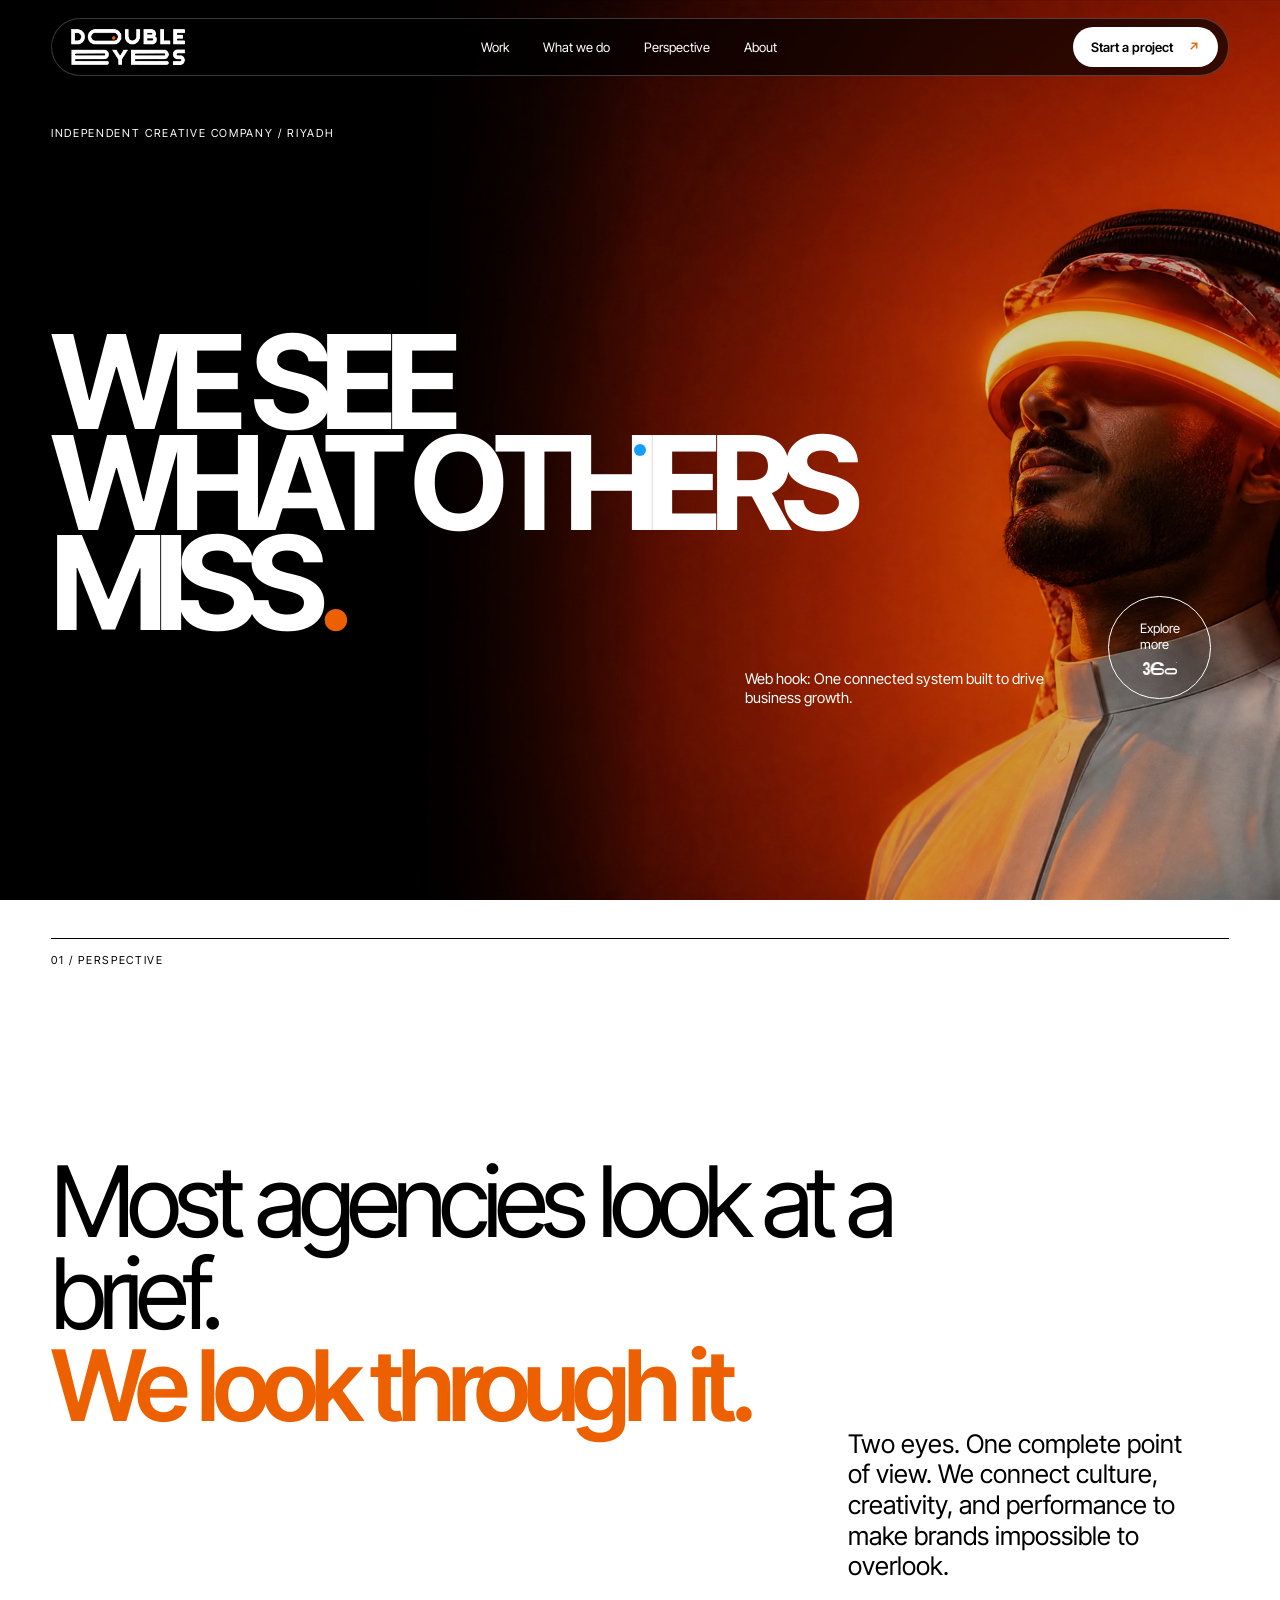
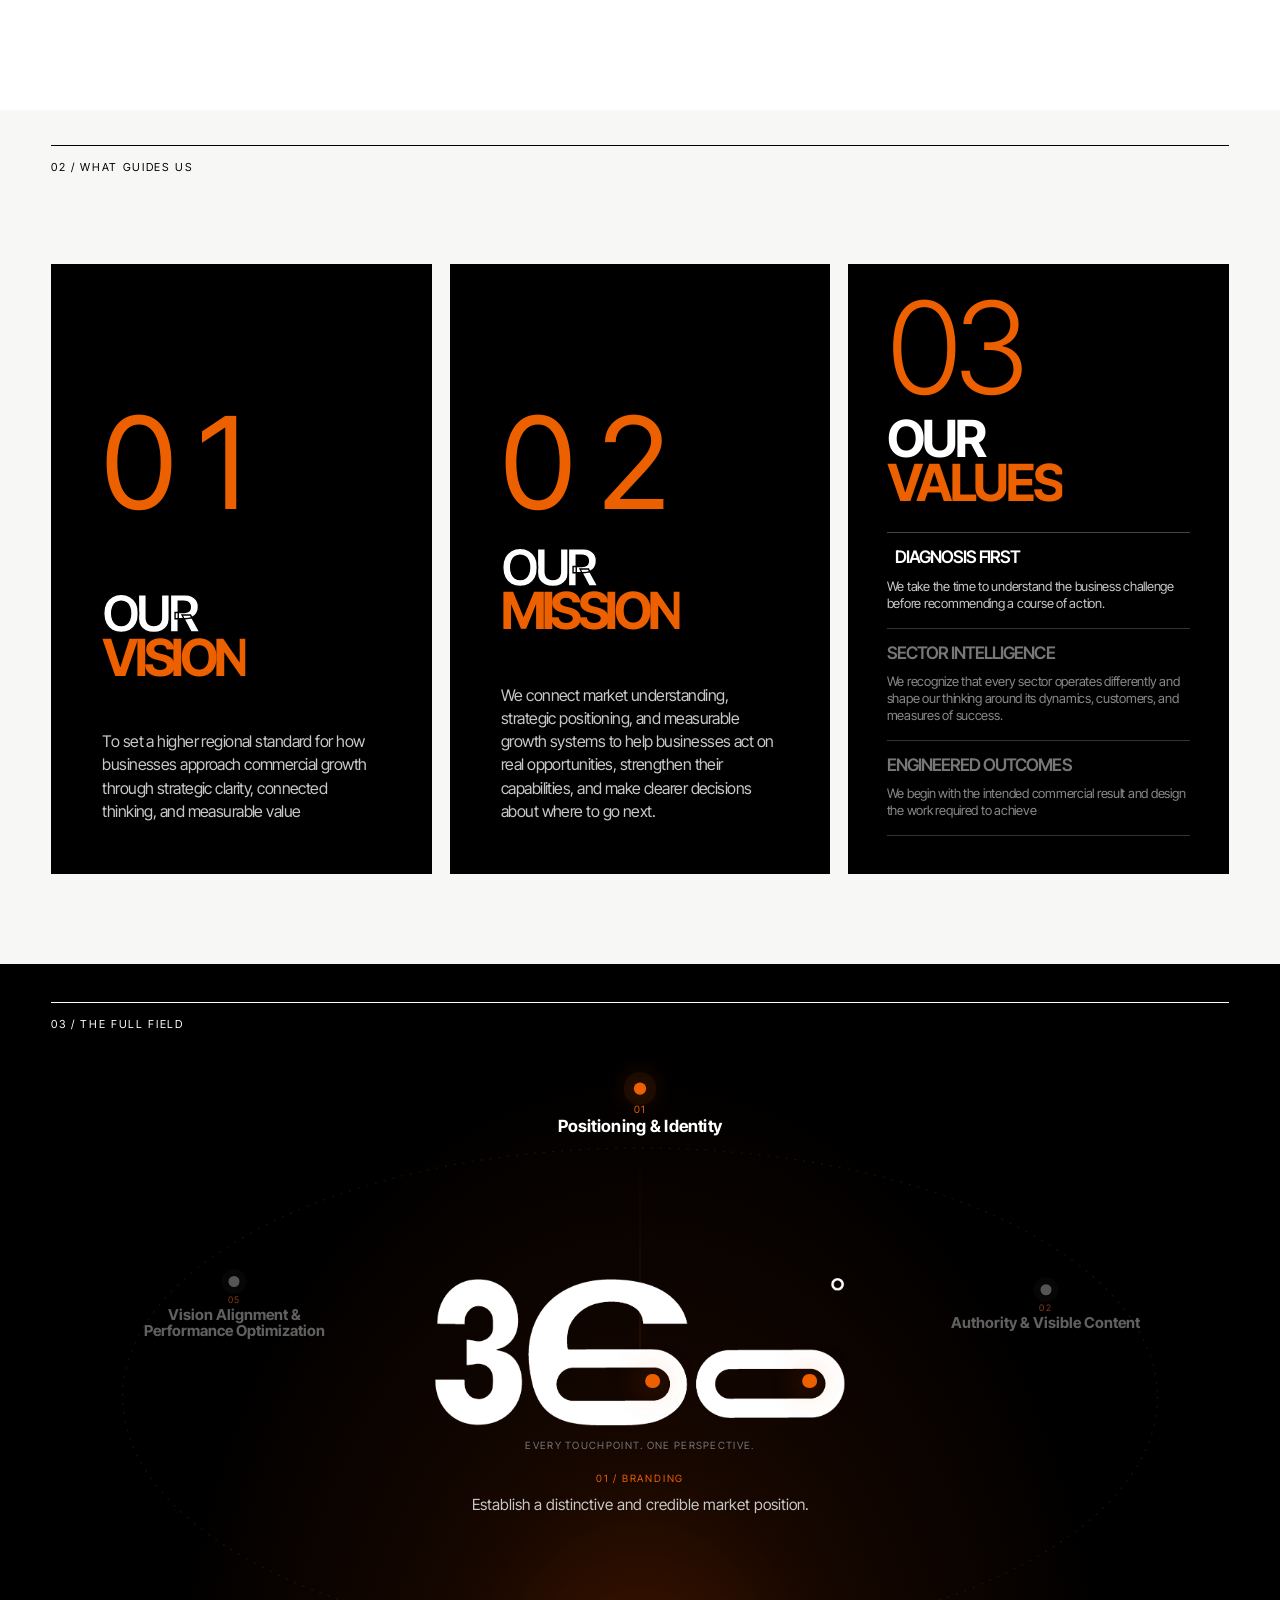
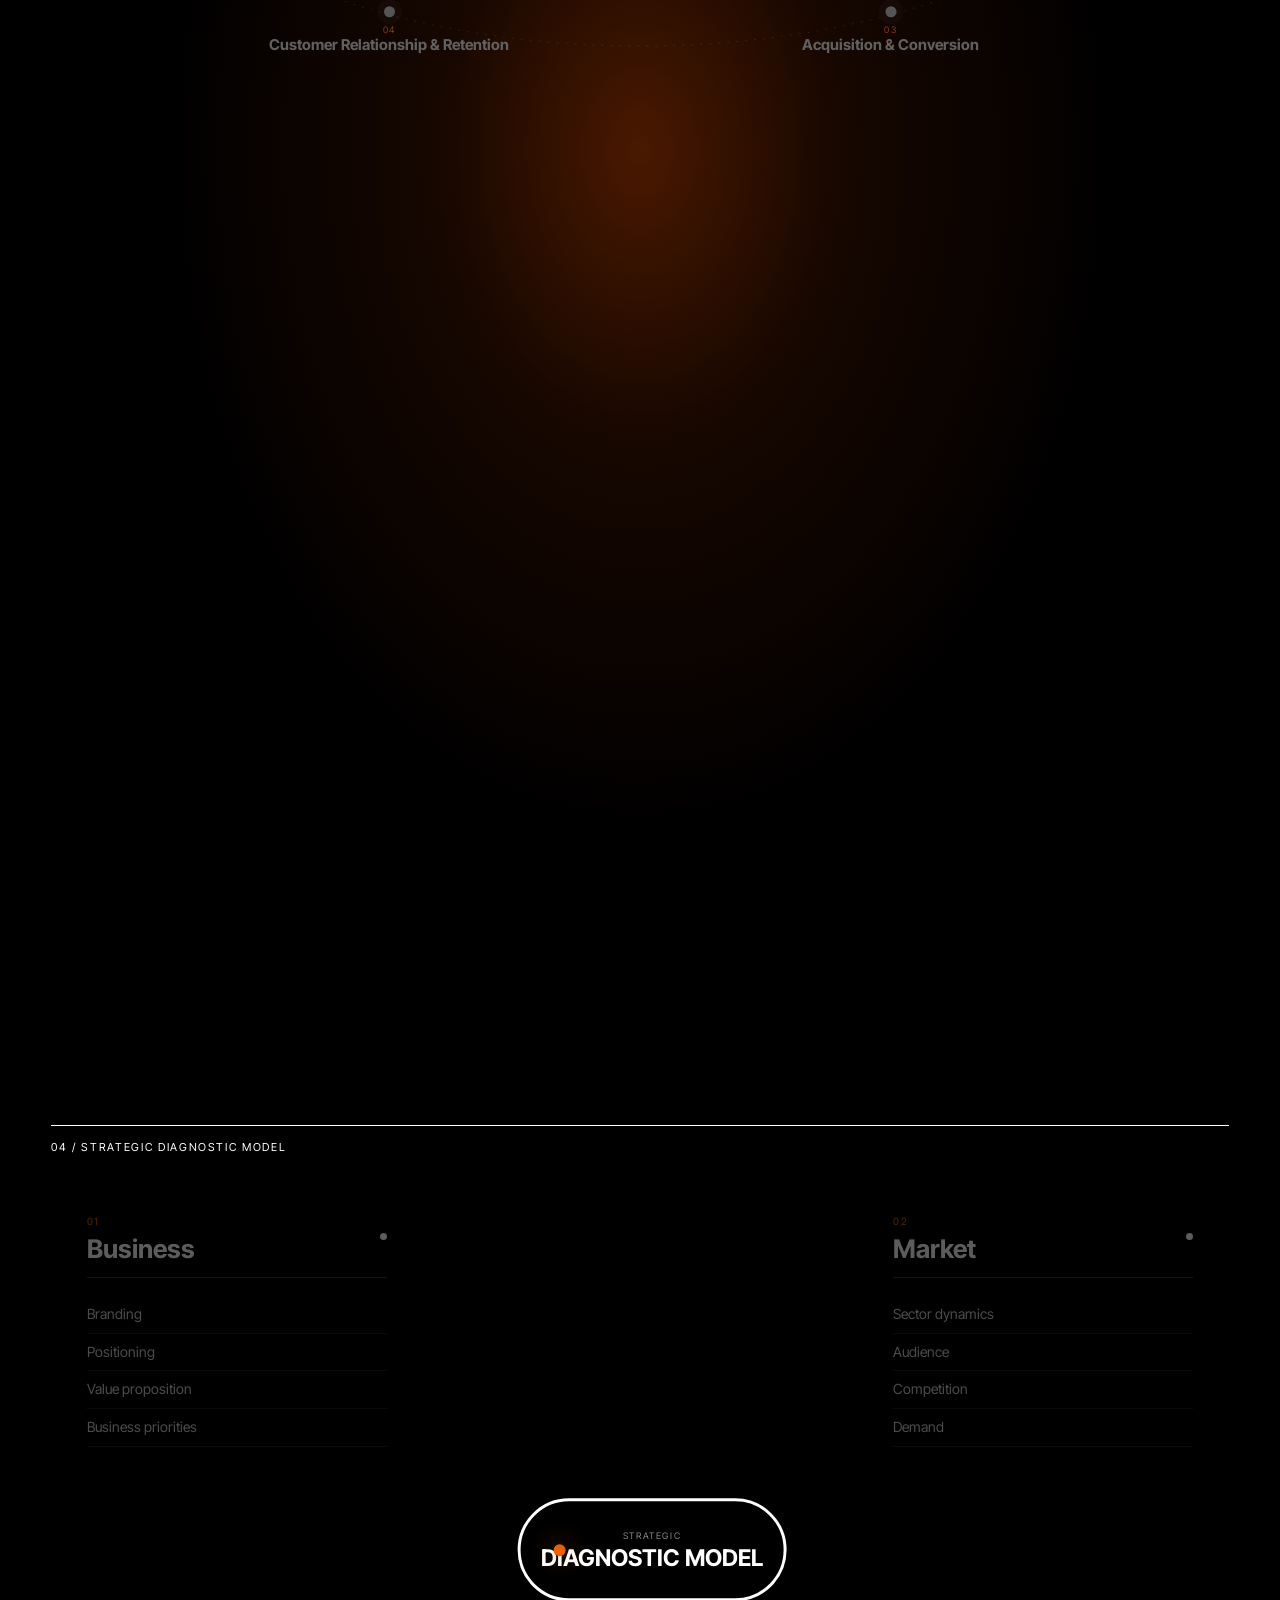
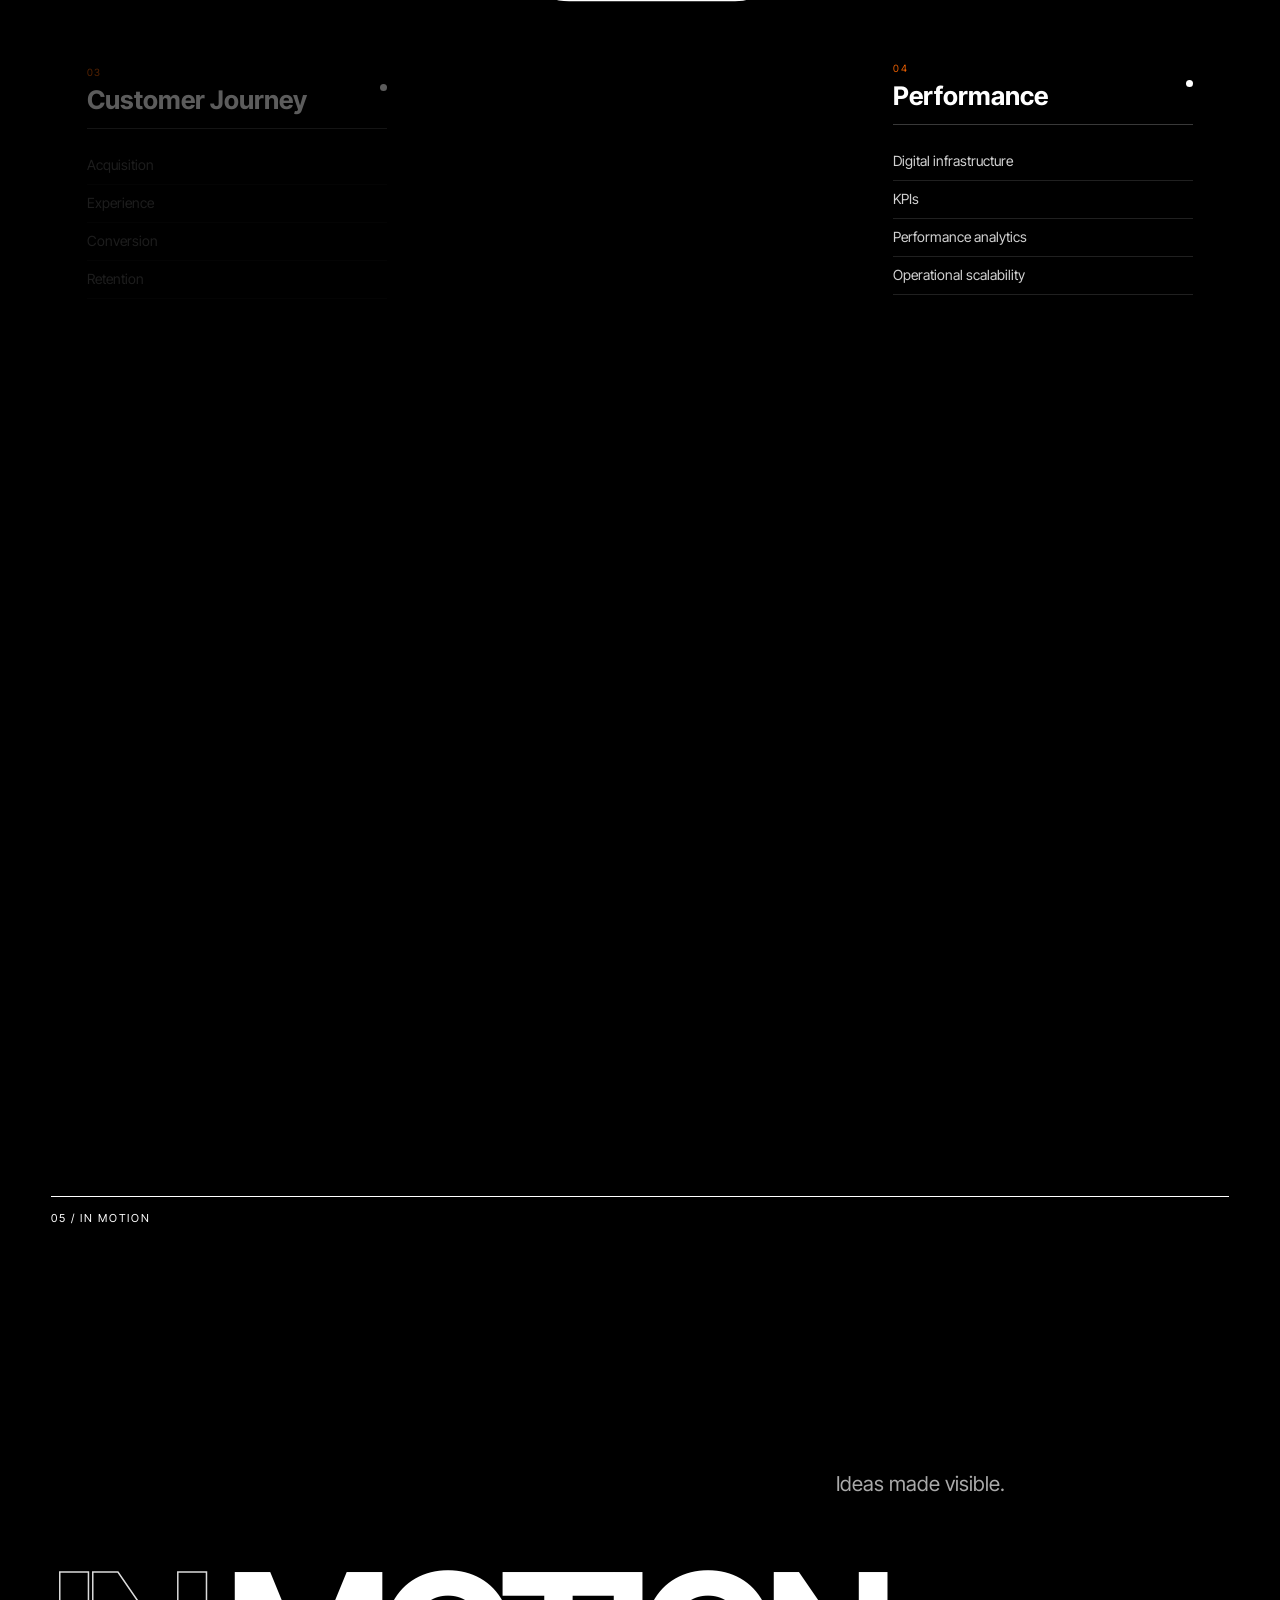
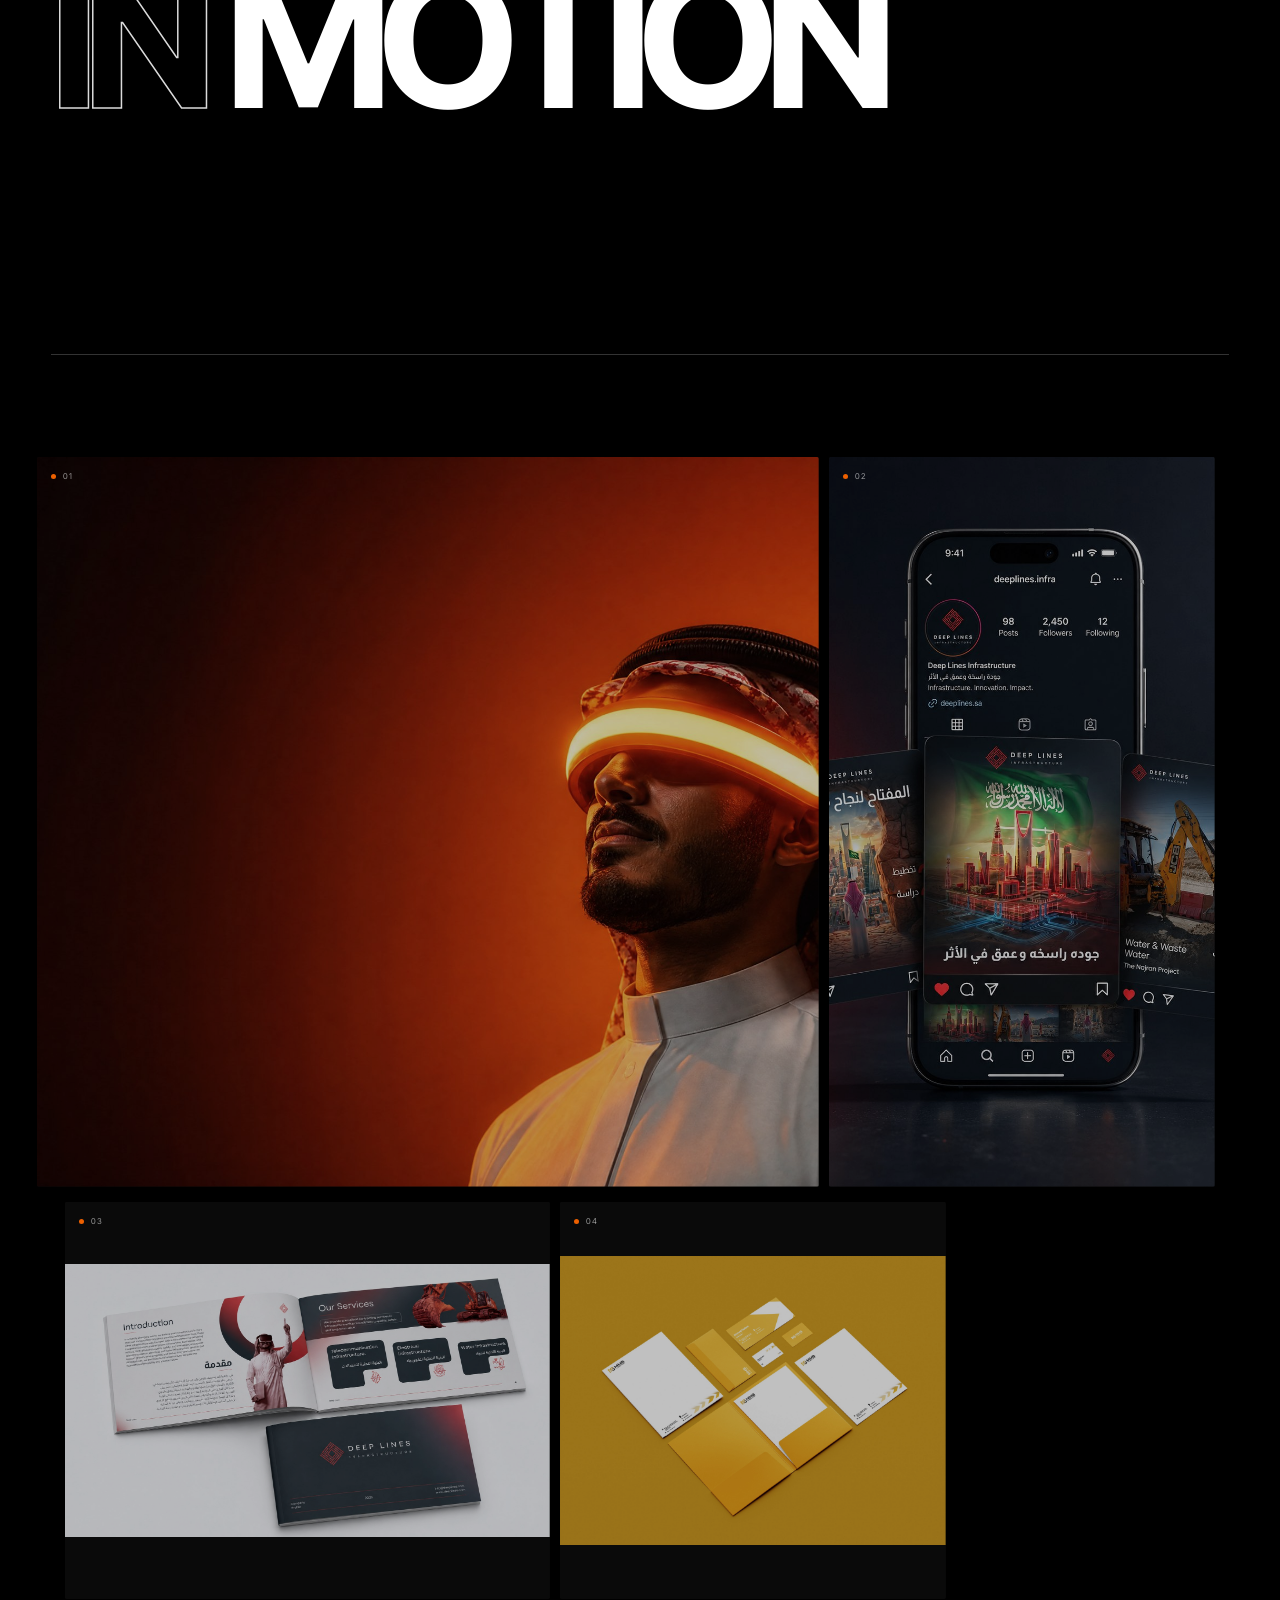
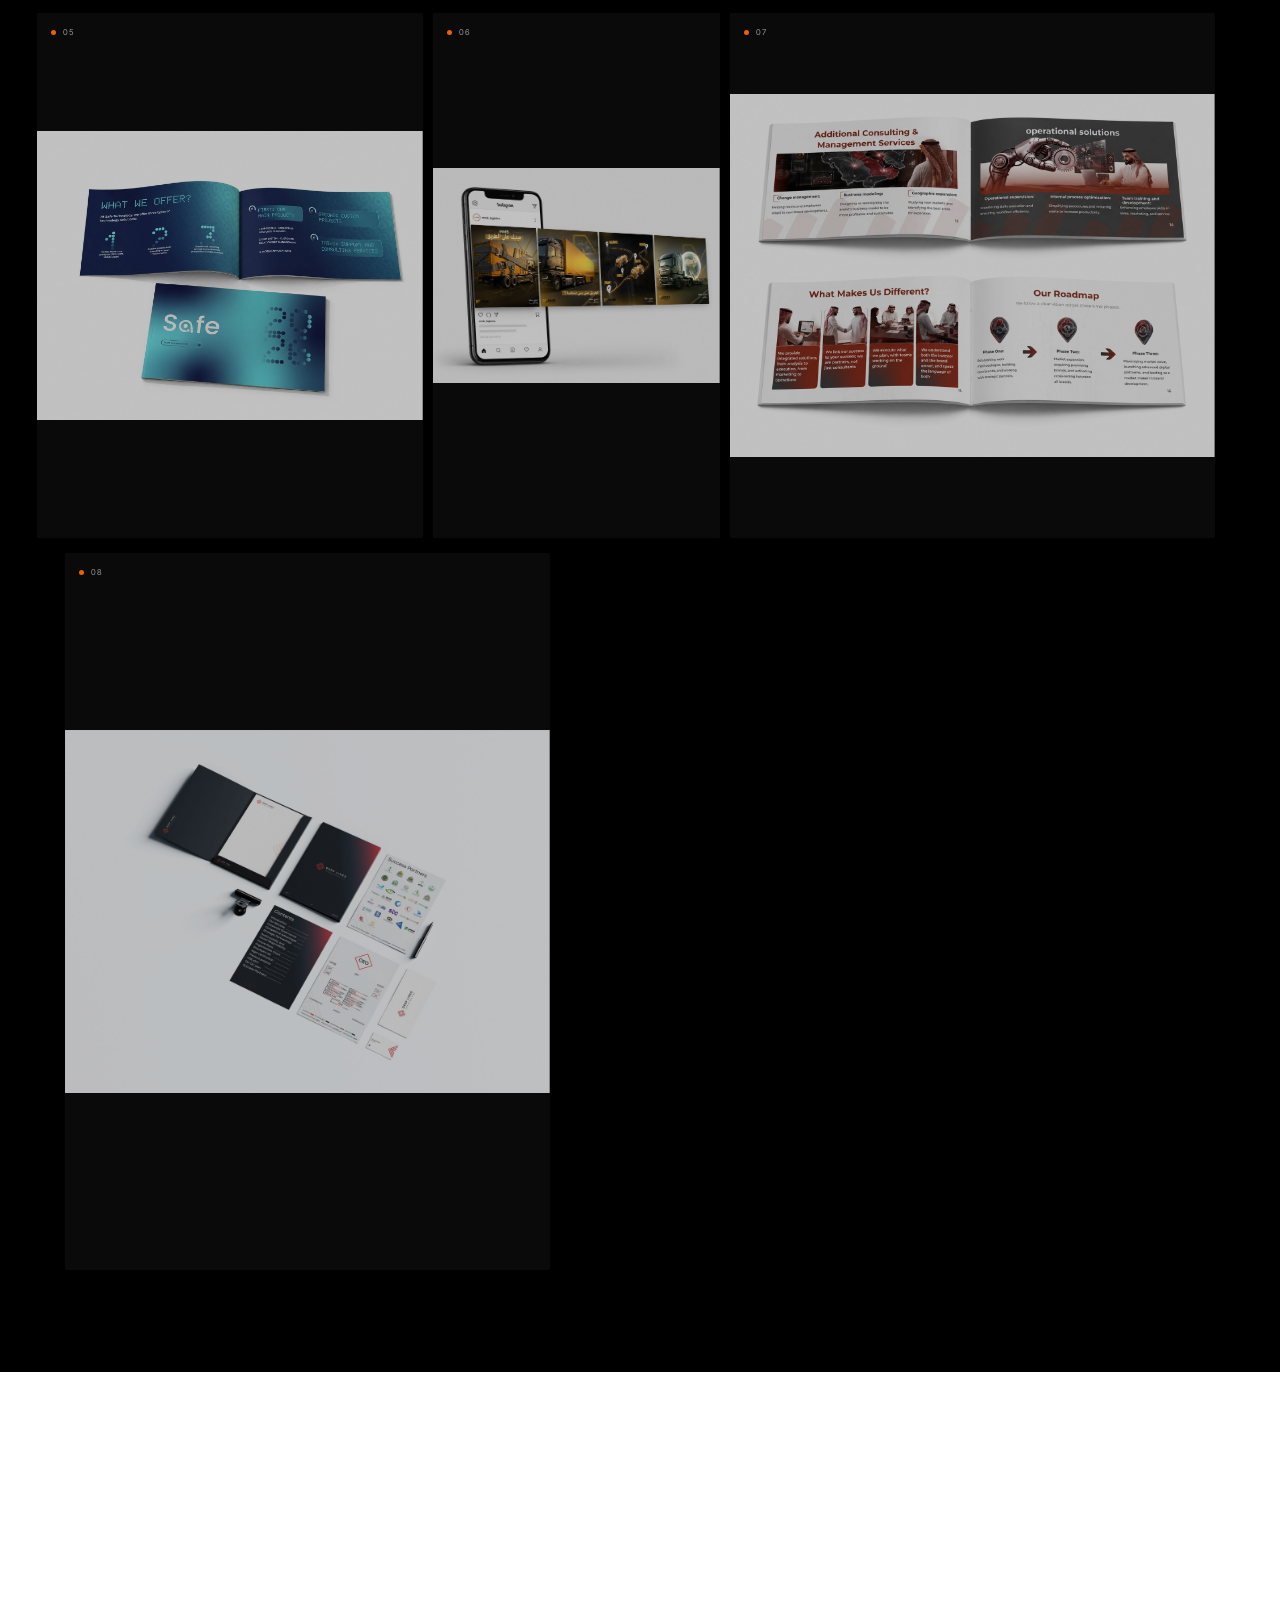
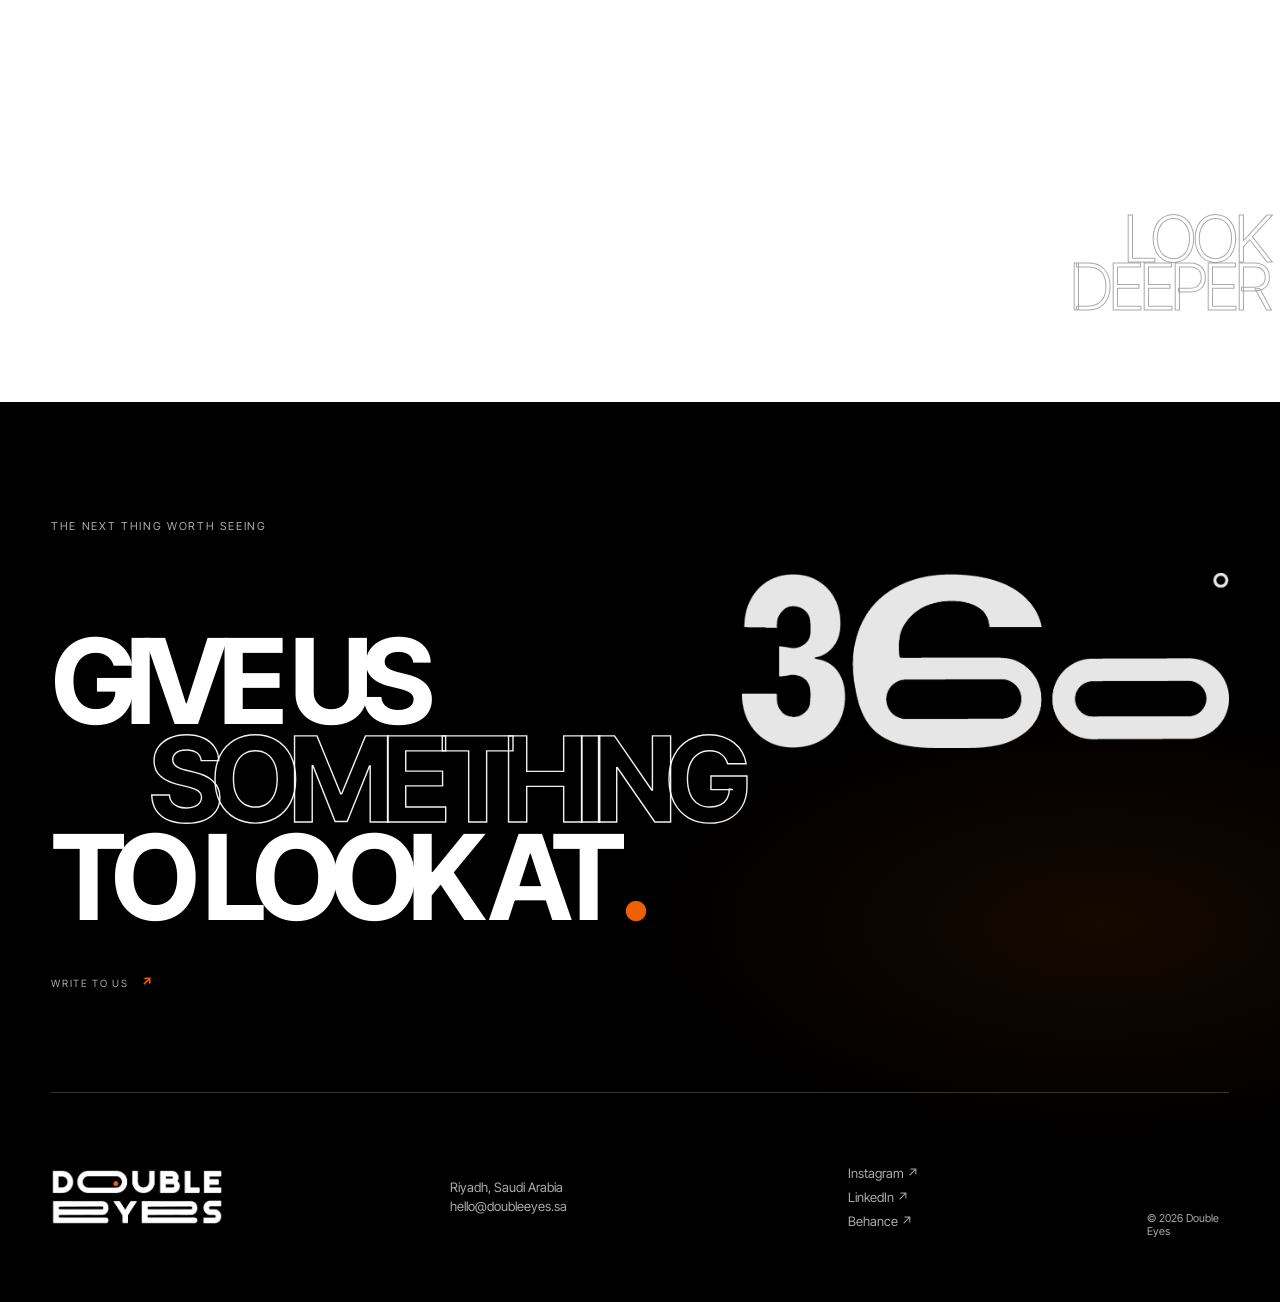
==== commit 9aaf7266: "Add editorial Double Eyes About page" ====
--- a/index.html
+++ b/index.html
@@ -38,7 +38,7 @@
       >
       <nav aria-label="Primary">
         <a href="#motion">Work</a><a href="#capabilities">What we do</a
-        ><a href="#about">Perspective</a>
+        ><a href="#about">Perspective</a><a href="/about/">About</a>
       </nav>
       <a class="nav-cta" href="#contact">Start a project <span>↗</span></a>
       <button class="menu" aria-label="Open menu" aria-expanded="false">
@@ -460,6 +460,6 @@
       </section>
     </main>
     <script src="data/motion-gallery.js?v=audit-2"></script>
-    <script src="scripts/script.js?v=audit-2"></script>
+    <script src="scripts/script.js?v=audit-3"></script>
   </body>
 </html>
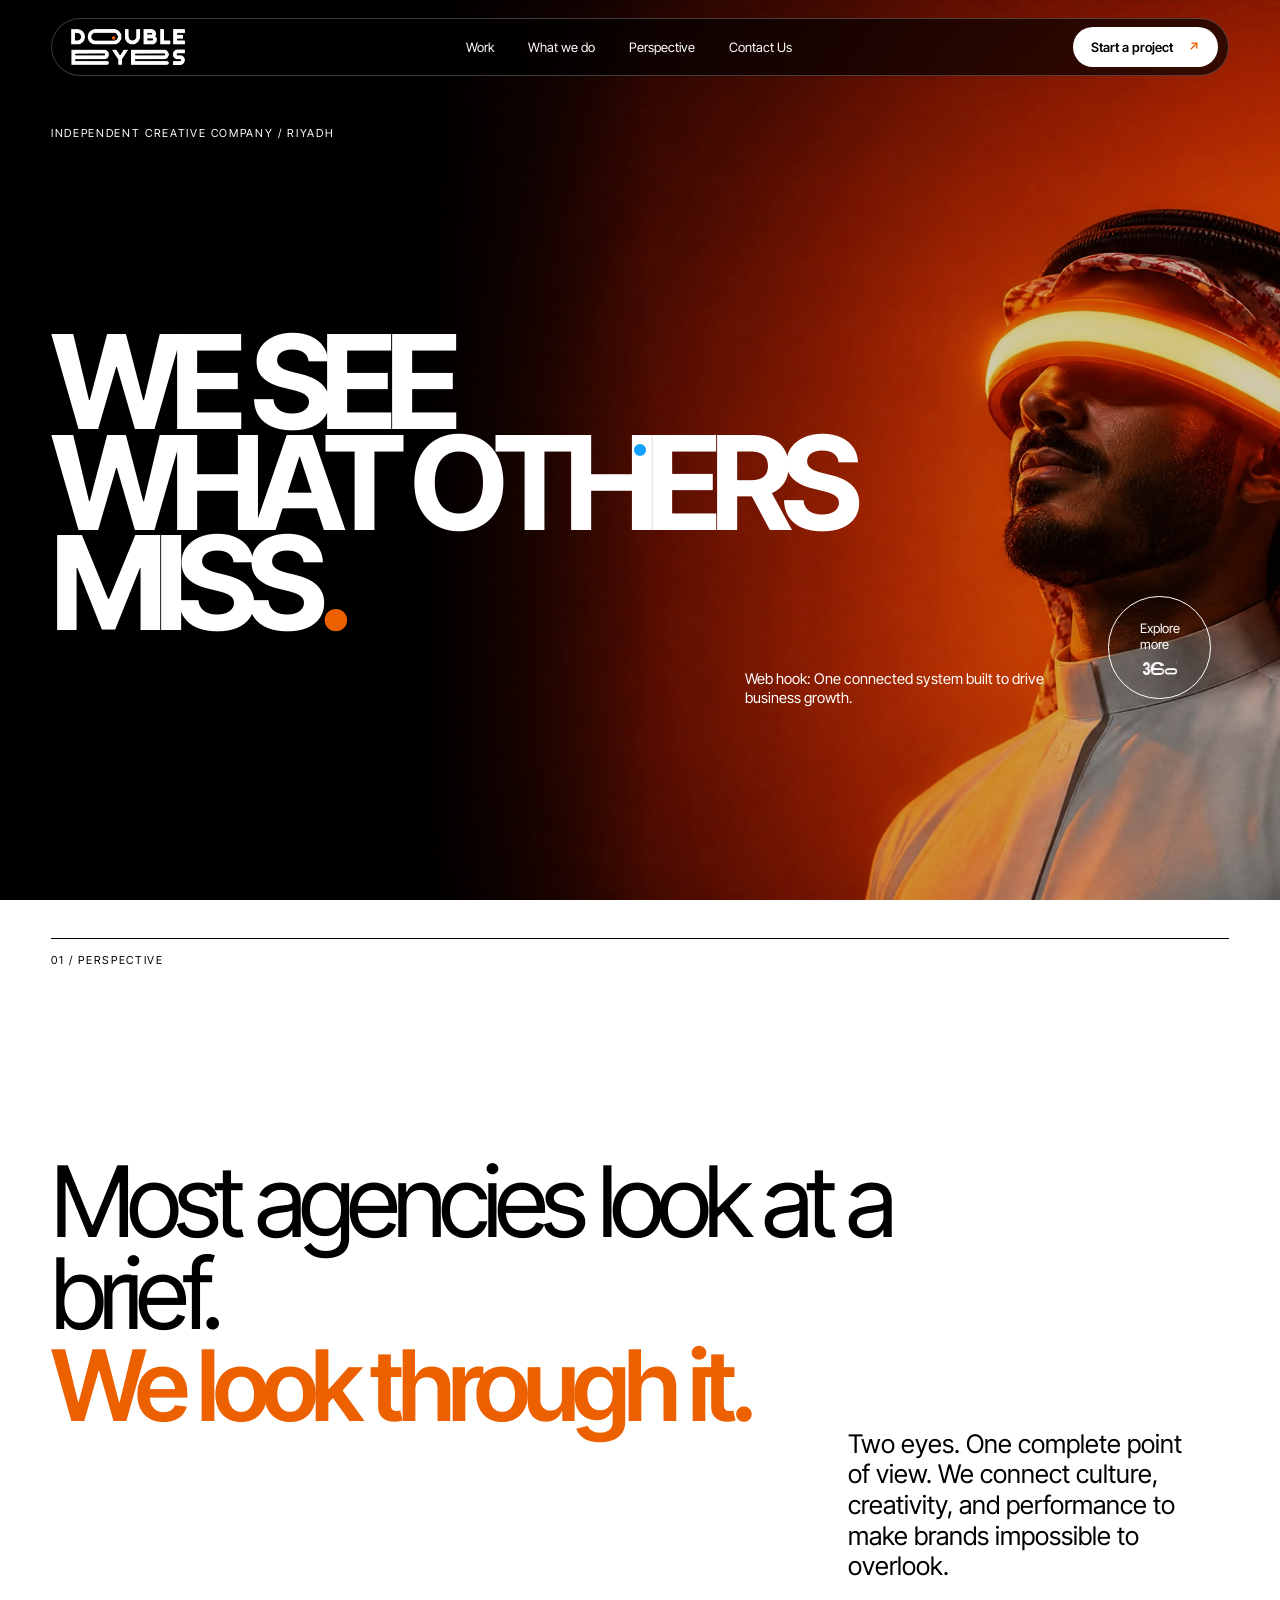
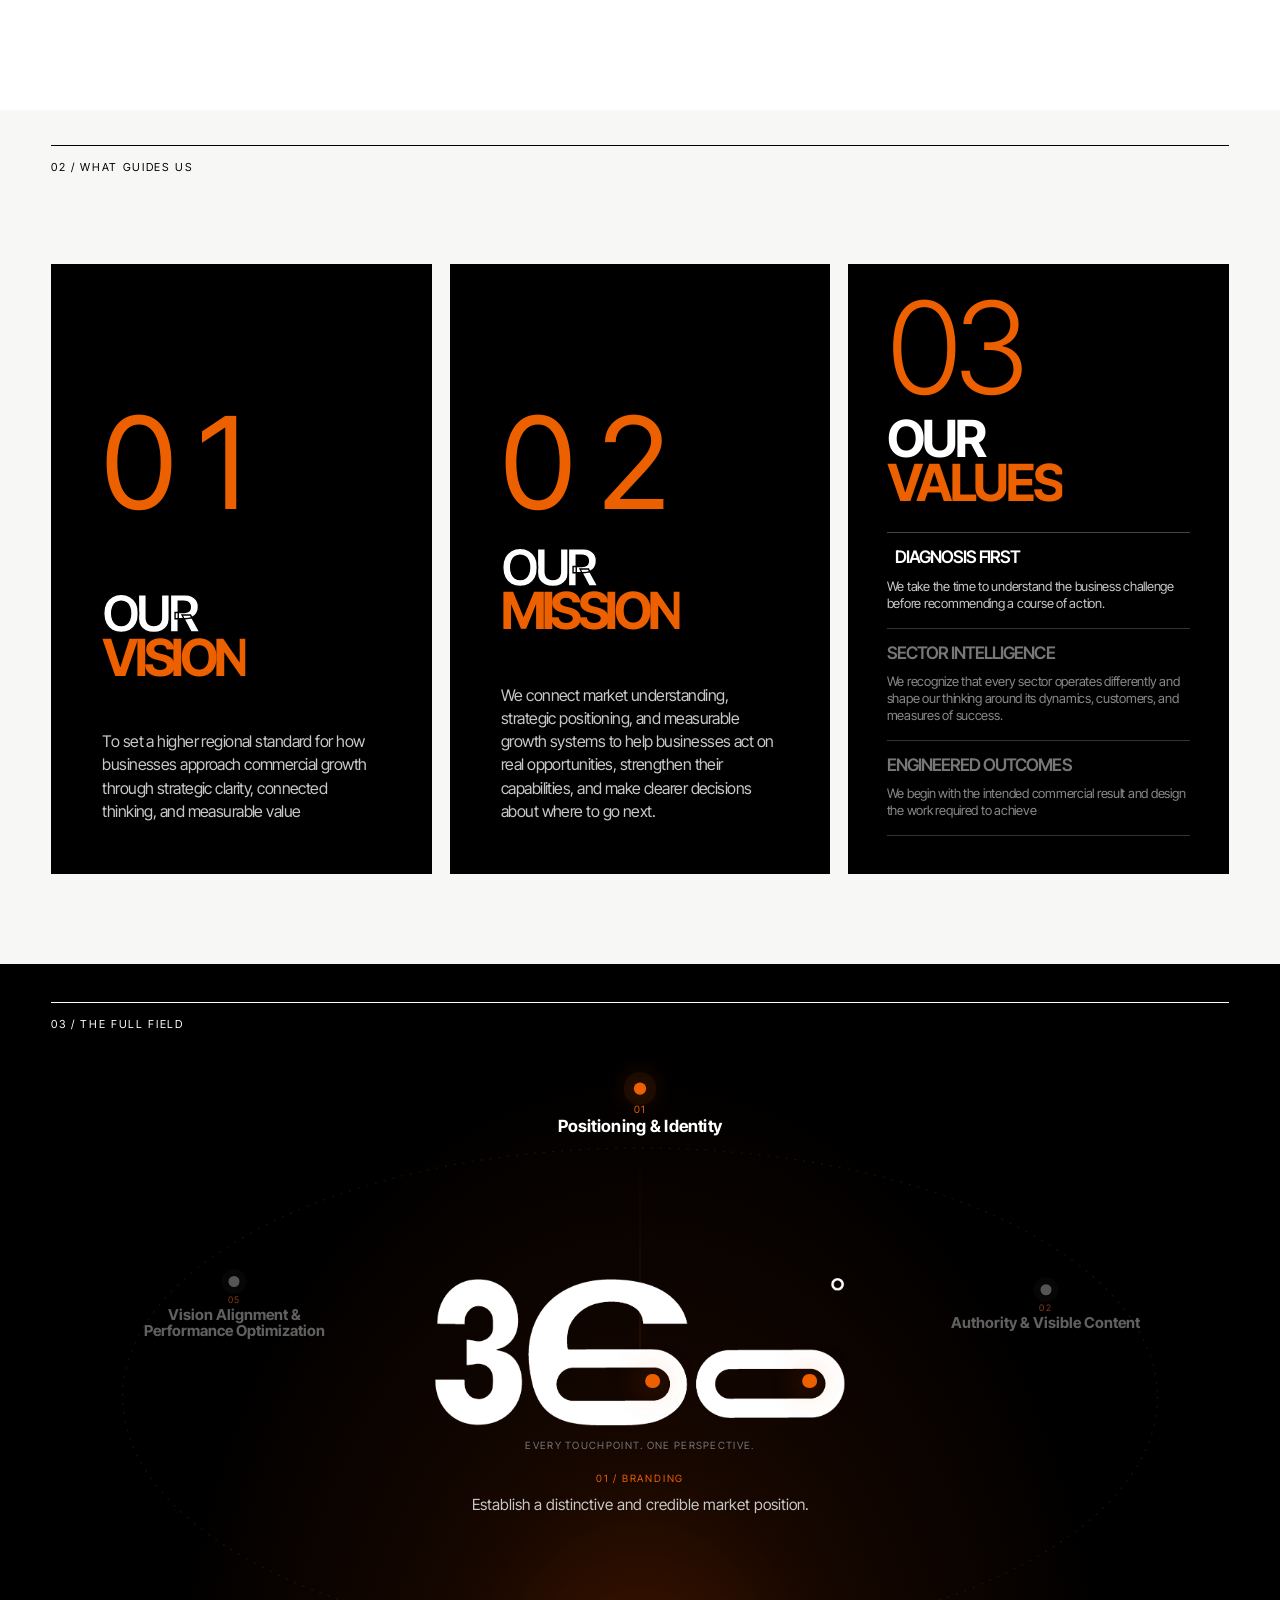
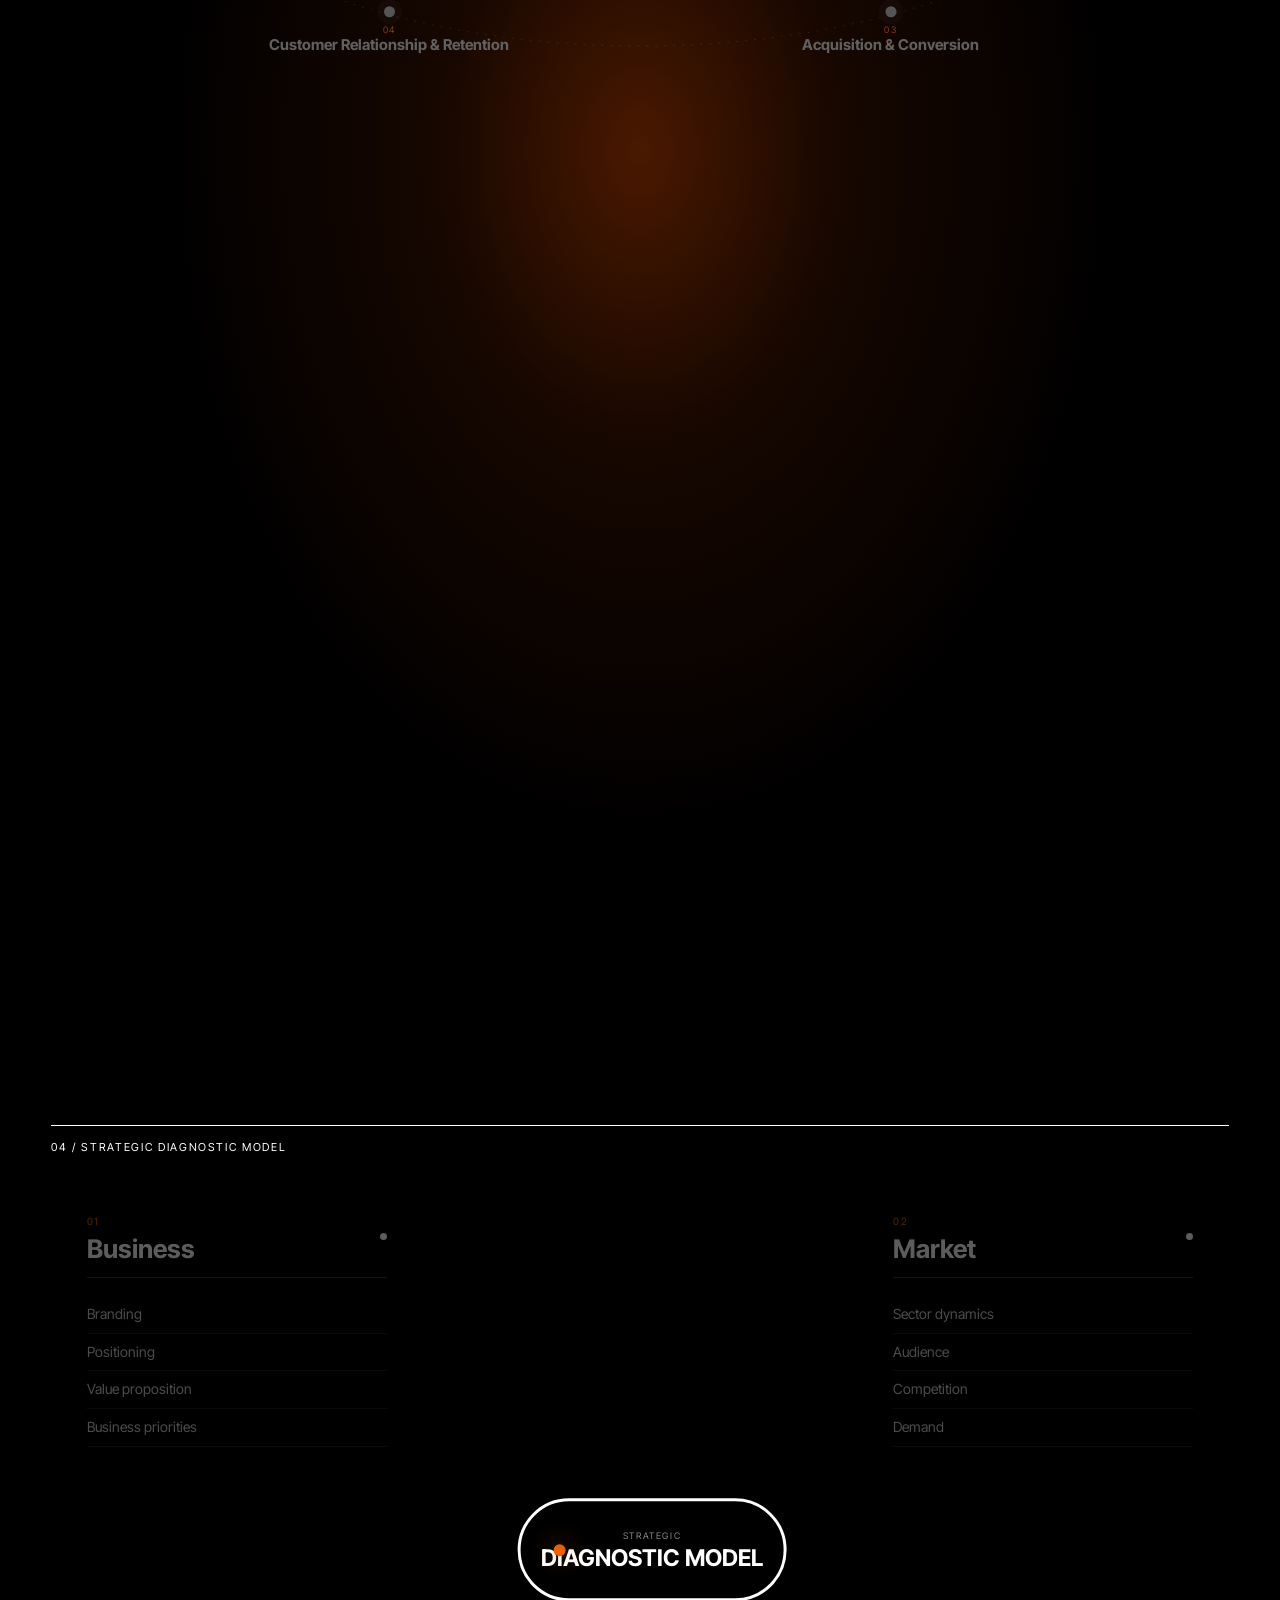
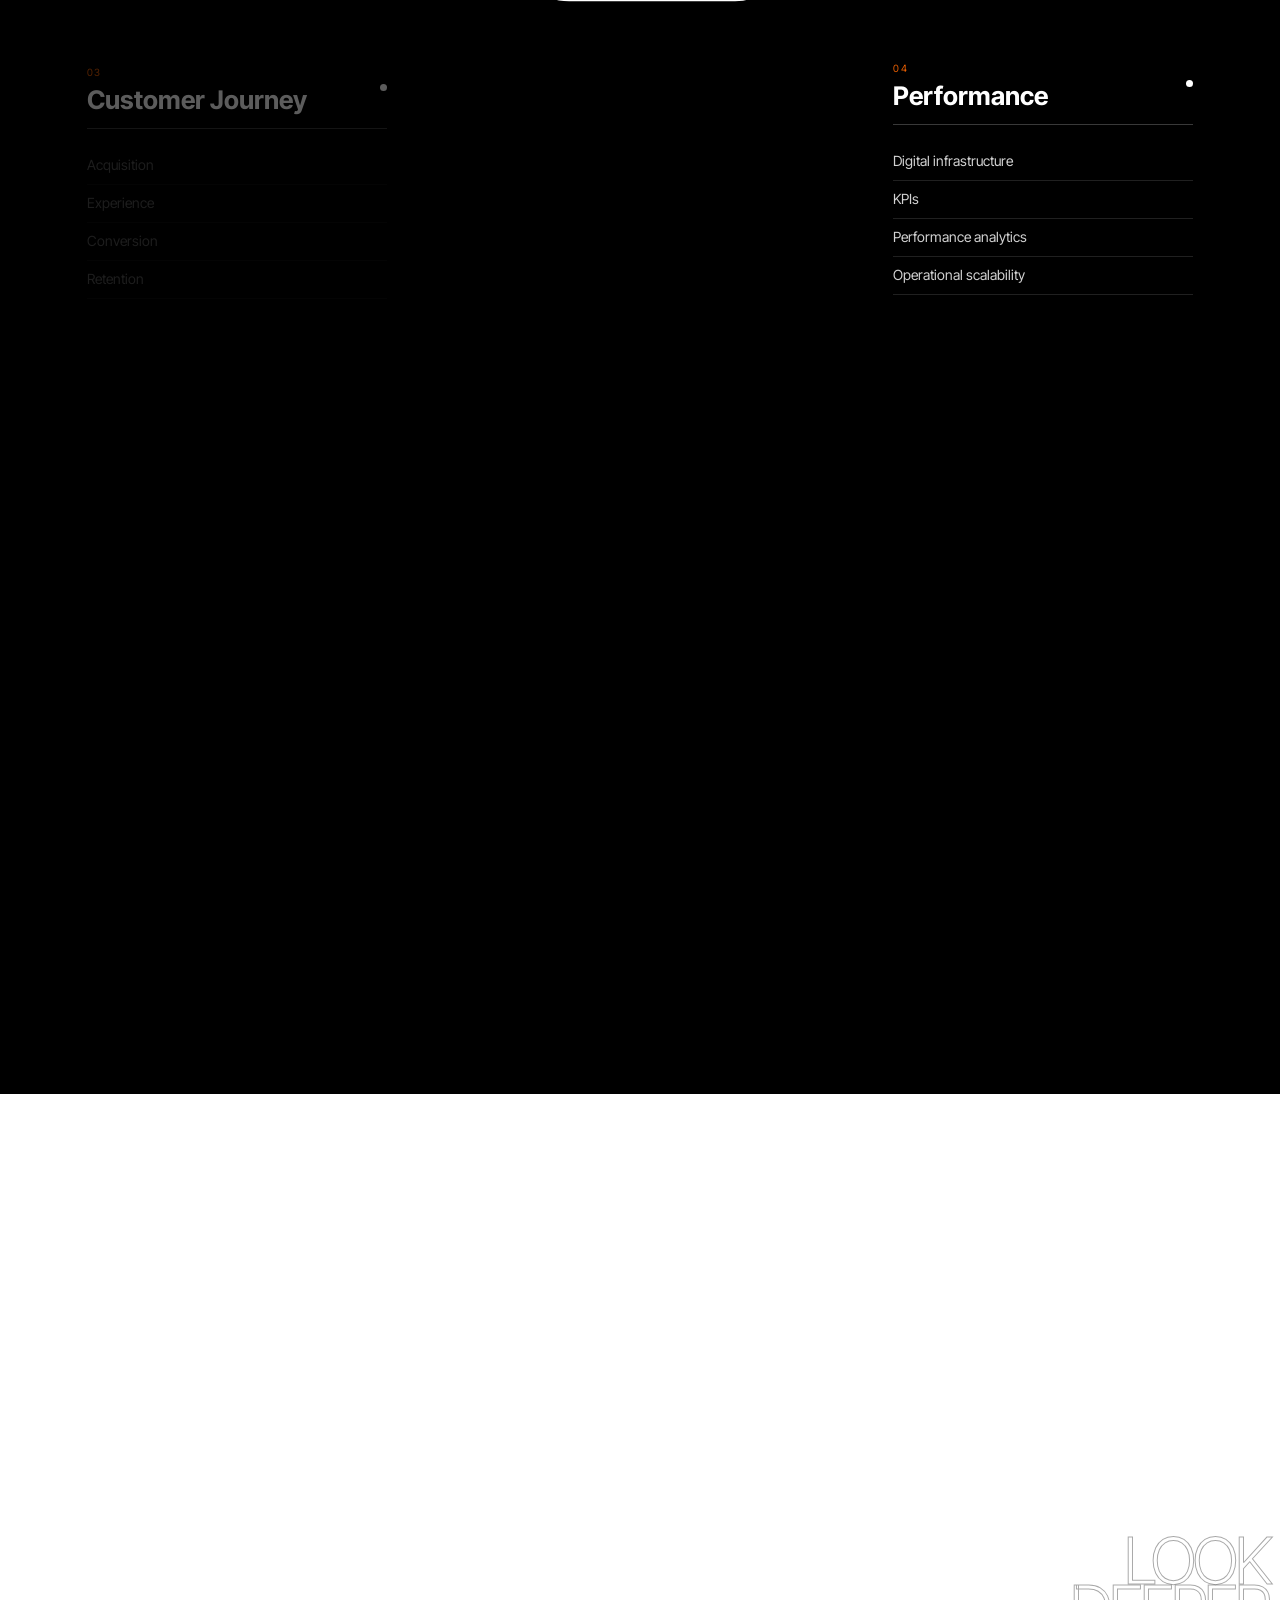
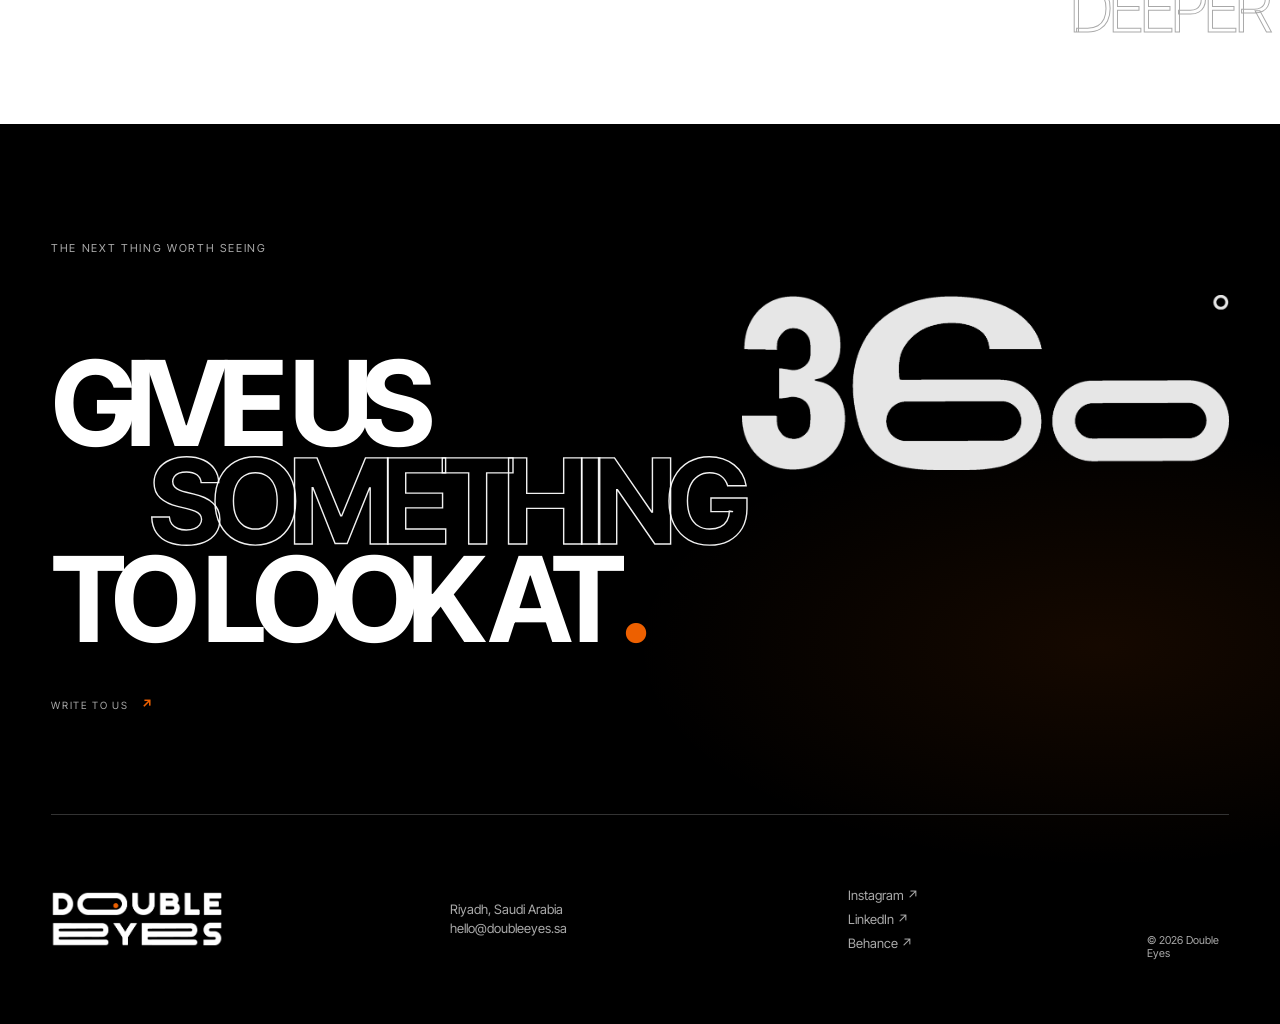
==== commit 1c916159: "update about to contact us" ====
--- a/index.html
+++ b/index.html
@@ -38,7 +38,7 @@
       >
       <nav aria-label="Primary">
         <a href="#motion">Work</a><a href="#capabilities">What we do</a
-        ><a href="#about">Perspective</a><a href="/about/">About</a>
+        ><a href="#about">Perspective</a><a href="/about/">Contact Us</a>
       </nav>
       <a class="nav-cta" href="#contact">Start a project <span>↗</span></a>
       <button class="menu" aria-label="Open menu" aria-expanded="false">
@@ -376,7 +376,7 @@
         </div>
       </section>
 
-      <section class="motion dark" id="motion" aria-labelledby="motion-title">
+      <!-- <section class="motion dark" id="motion" aria-labelledby="motion-title">
         <div class="section-meta">
           <span id="motion-title">05 / In motion</span>
           </div>
@@ -402,7 +402,7 @@
           <div class="motion-viewer-meta"><b></b><span></span></div>
           <span class="motion-viewer-count" aria-live="polite"></span>
         </dialog>
-      </section>
+      </section> -->
 
       <section
         class="pattern-break"
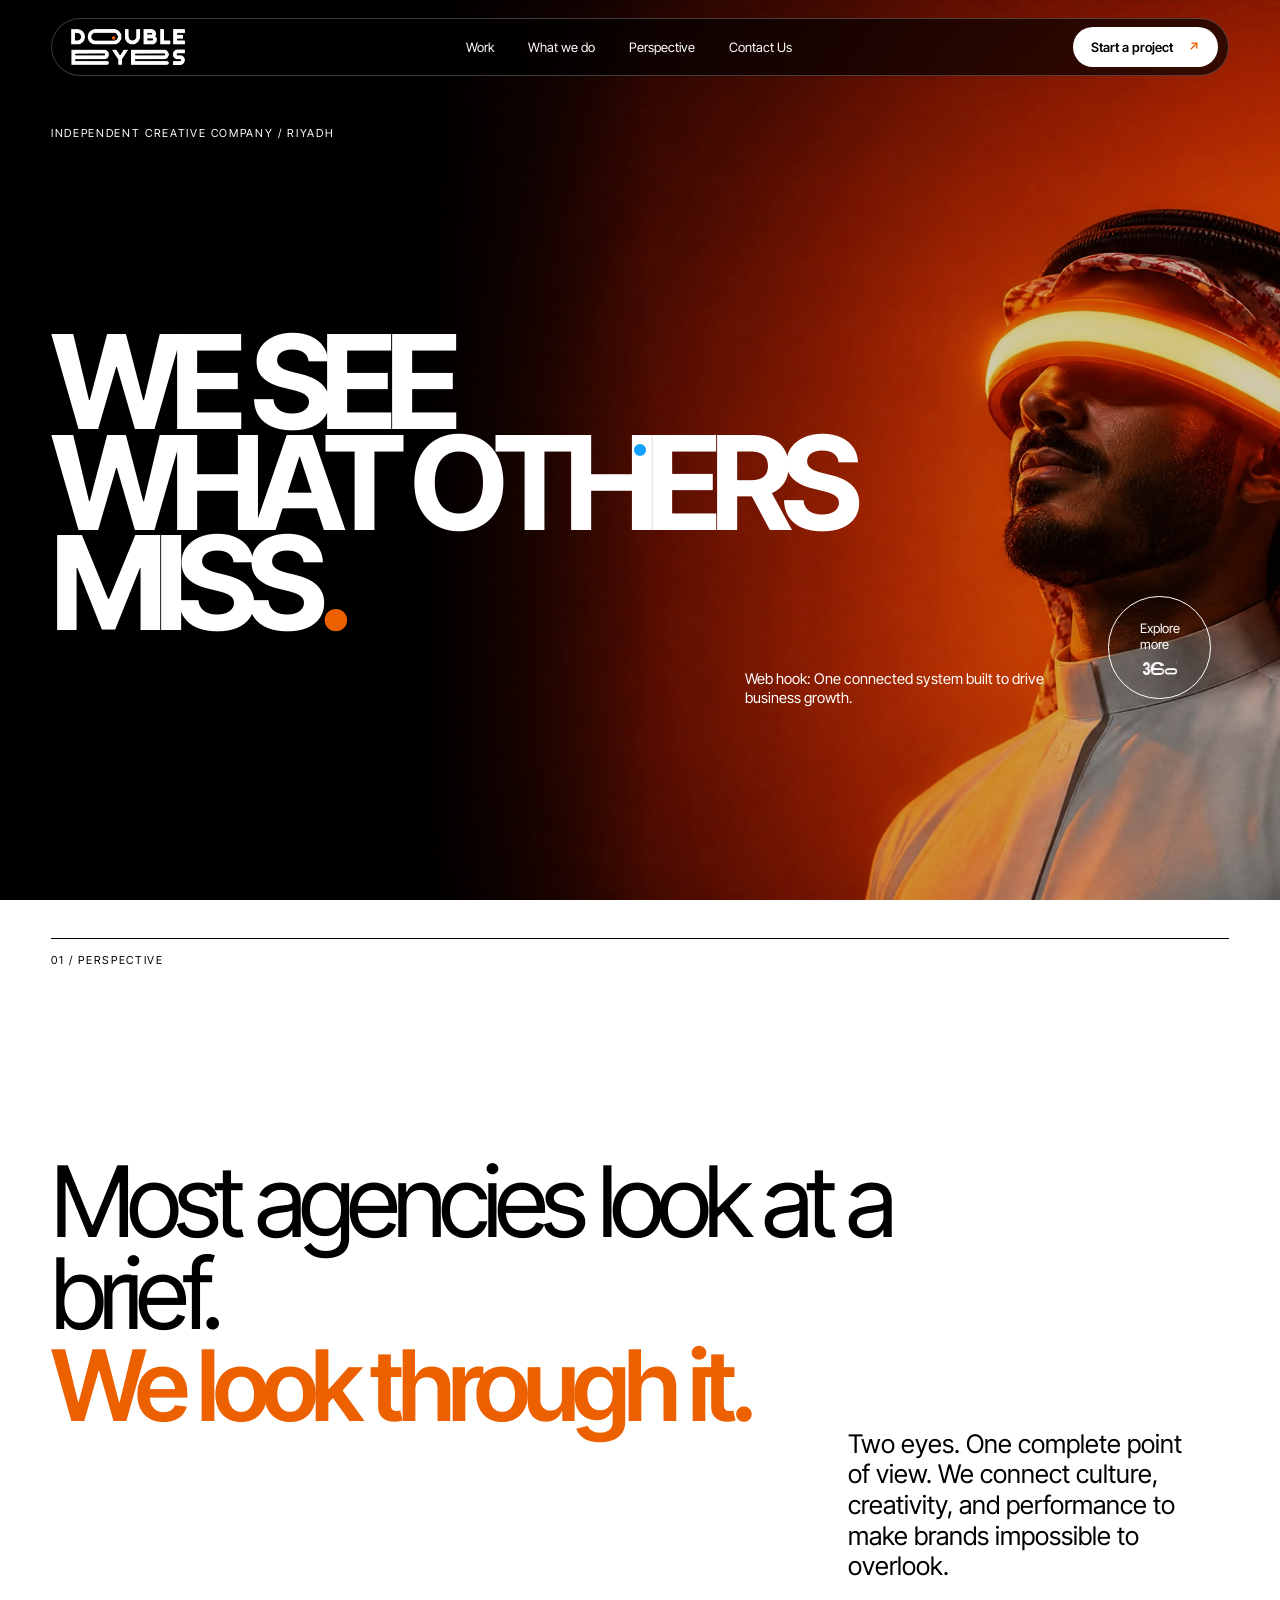
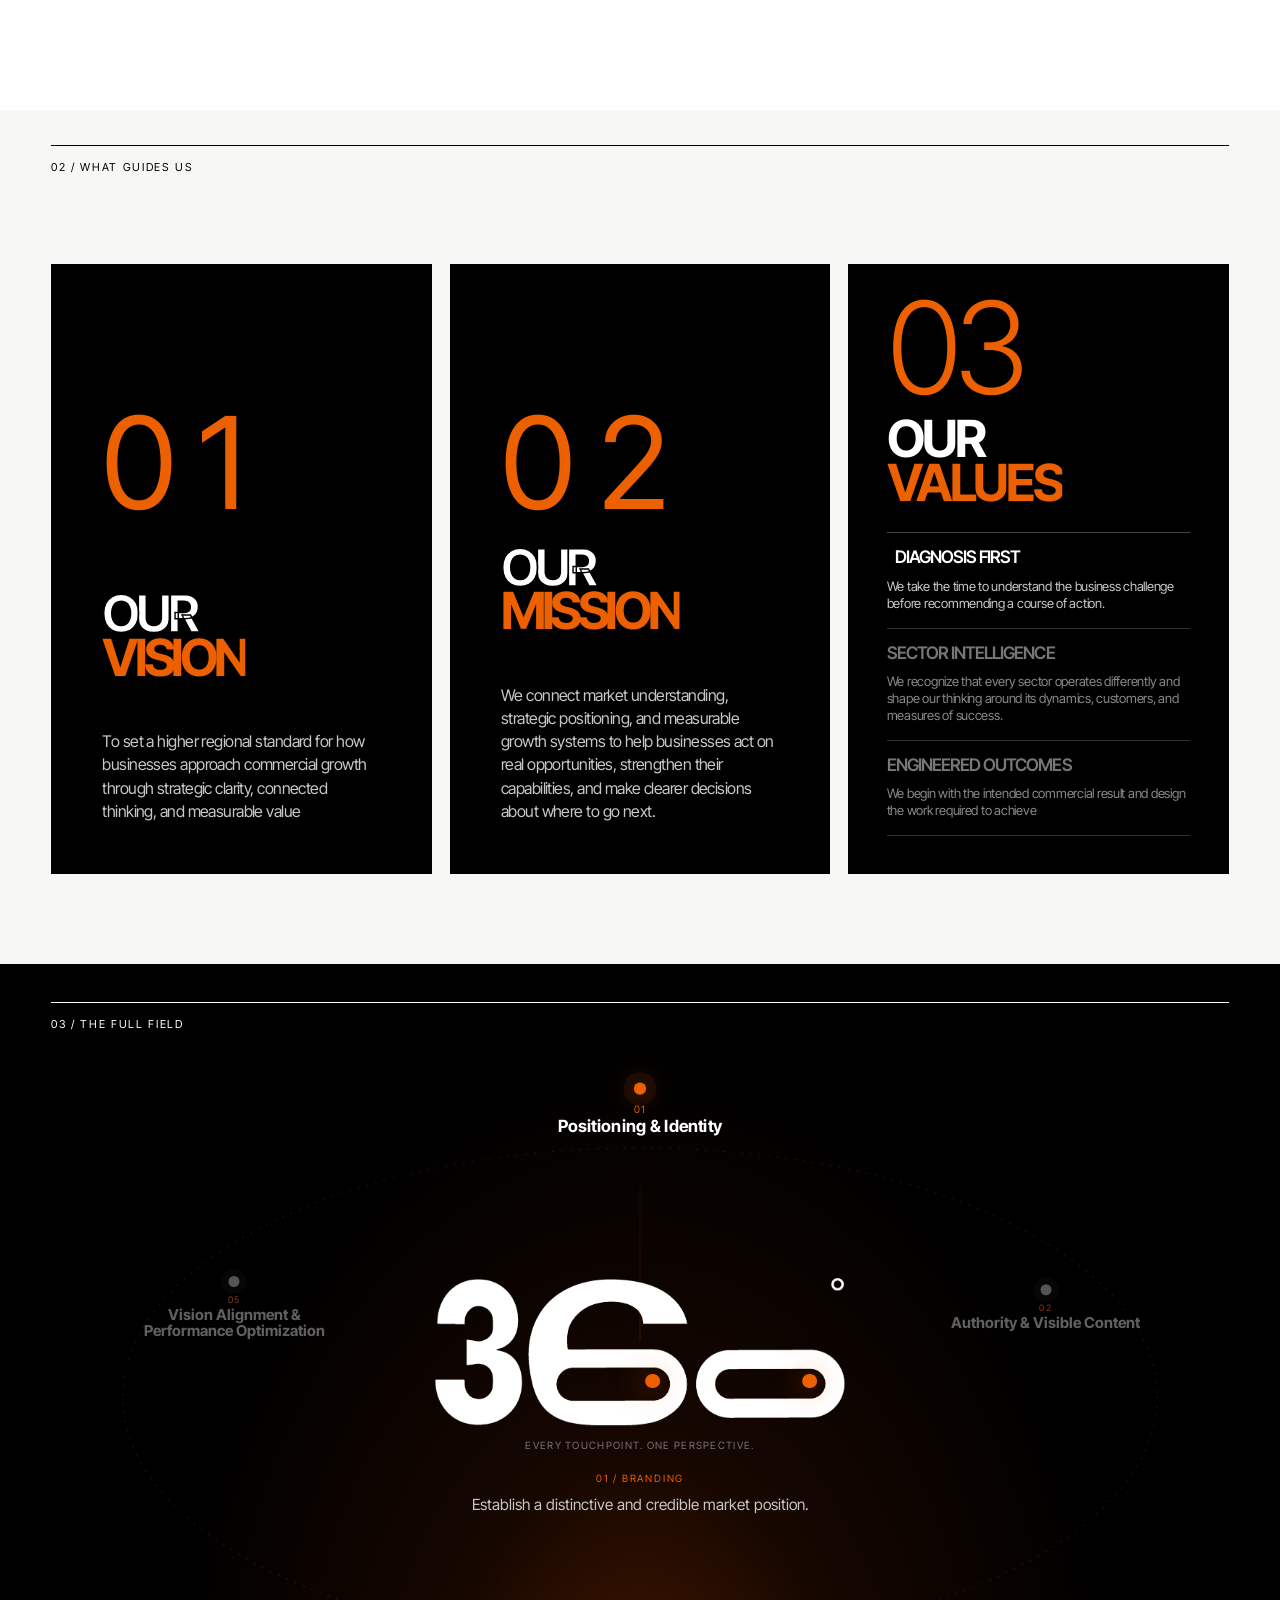
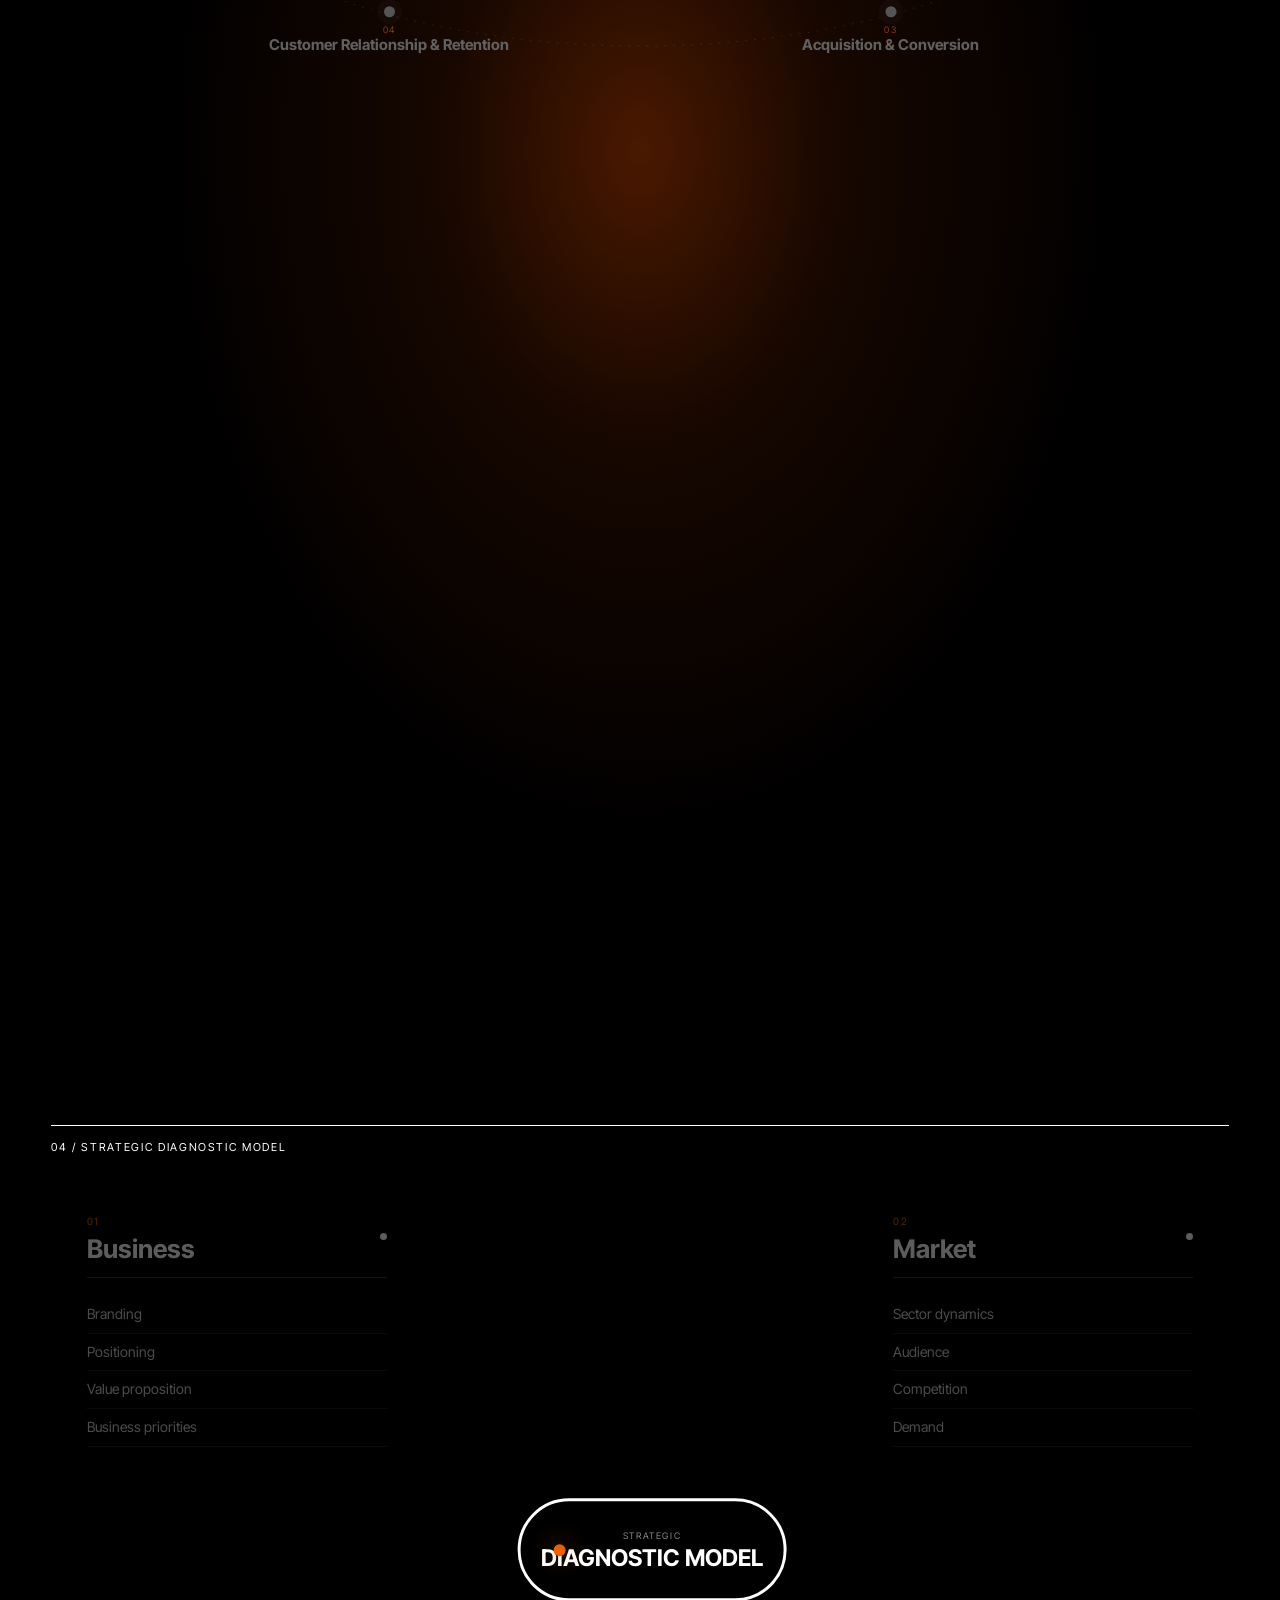
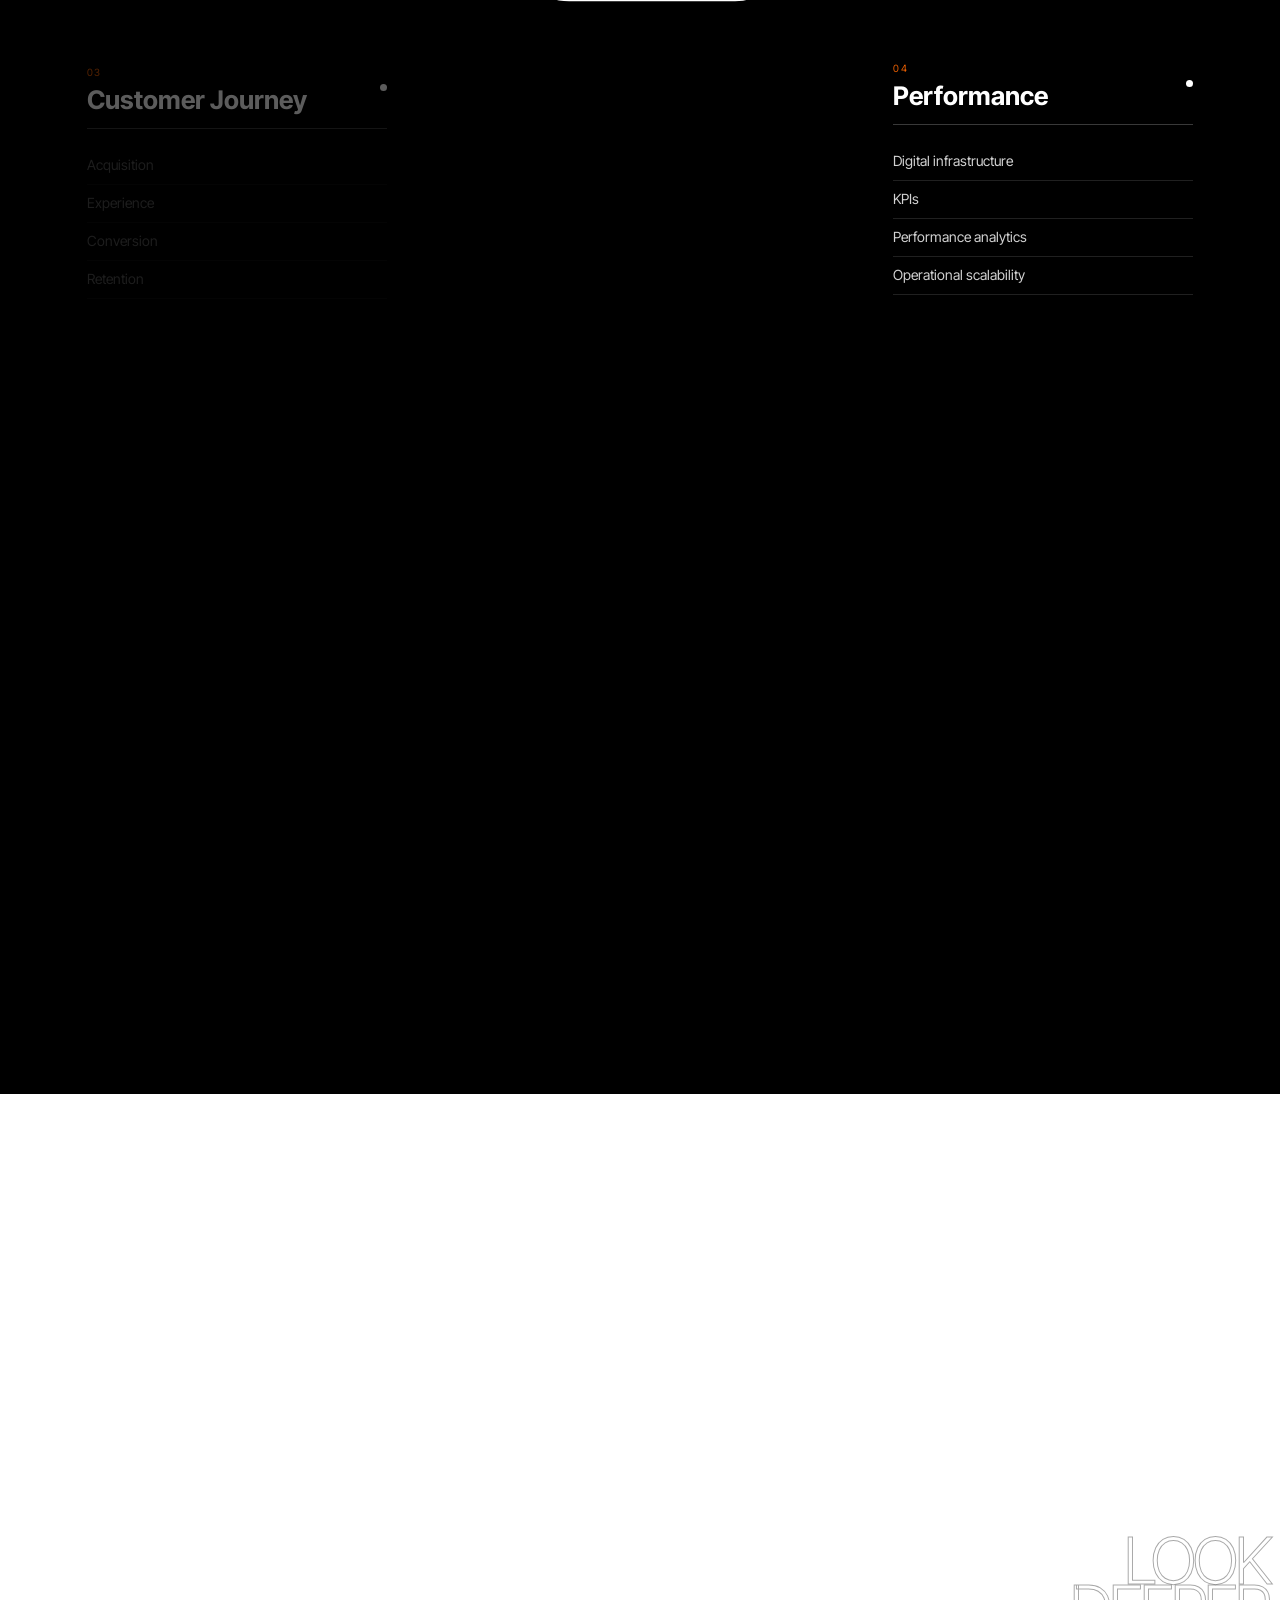
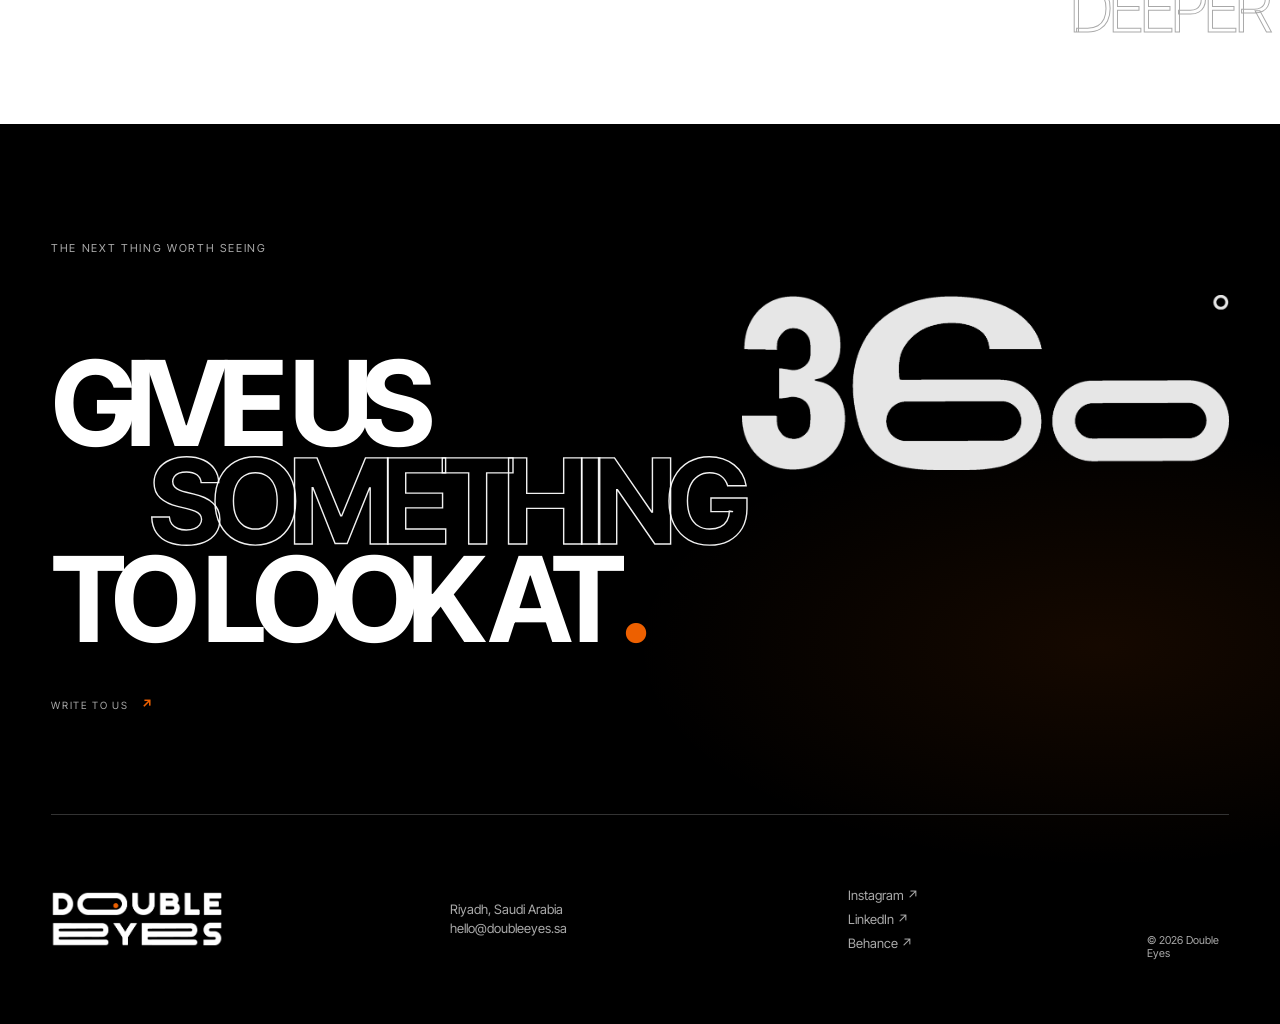
==== commit e6043e04: "udpate naming" ====
--- a/index.html
+++ b/index.html
@@ -38,7 +38,7 @@
       >
       <nav aria-label="Primary">
         <a href="#motion">Work</a><a href="#capabilities">What we do</a
-        ><a href="#about">Perspective</a><a href="/about/">Contact Us</a>
+        ><a href="#about">Perspective</a><a href="/contact/">Contact Us</a>
       </nav>
       <a class="nav-cta" href="#contact">Start a project <span>↗</span></a>
       <button class="menu" aria-label="Open menu" aria-expanded="false">
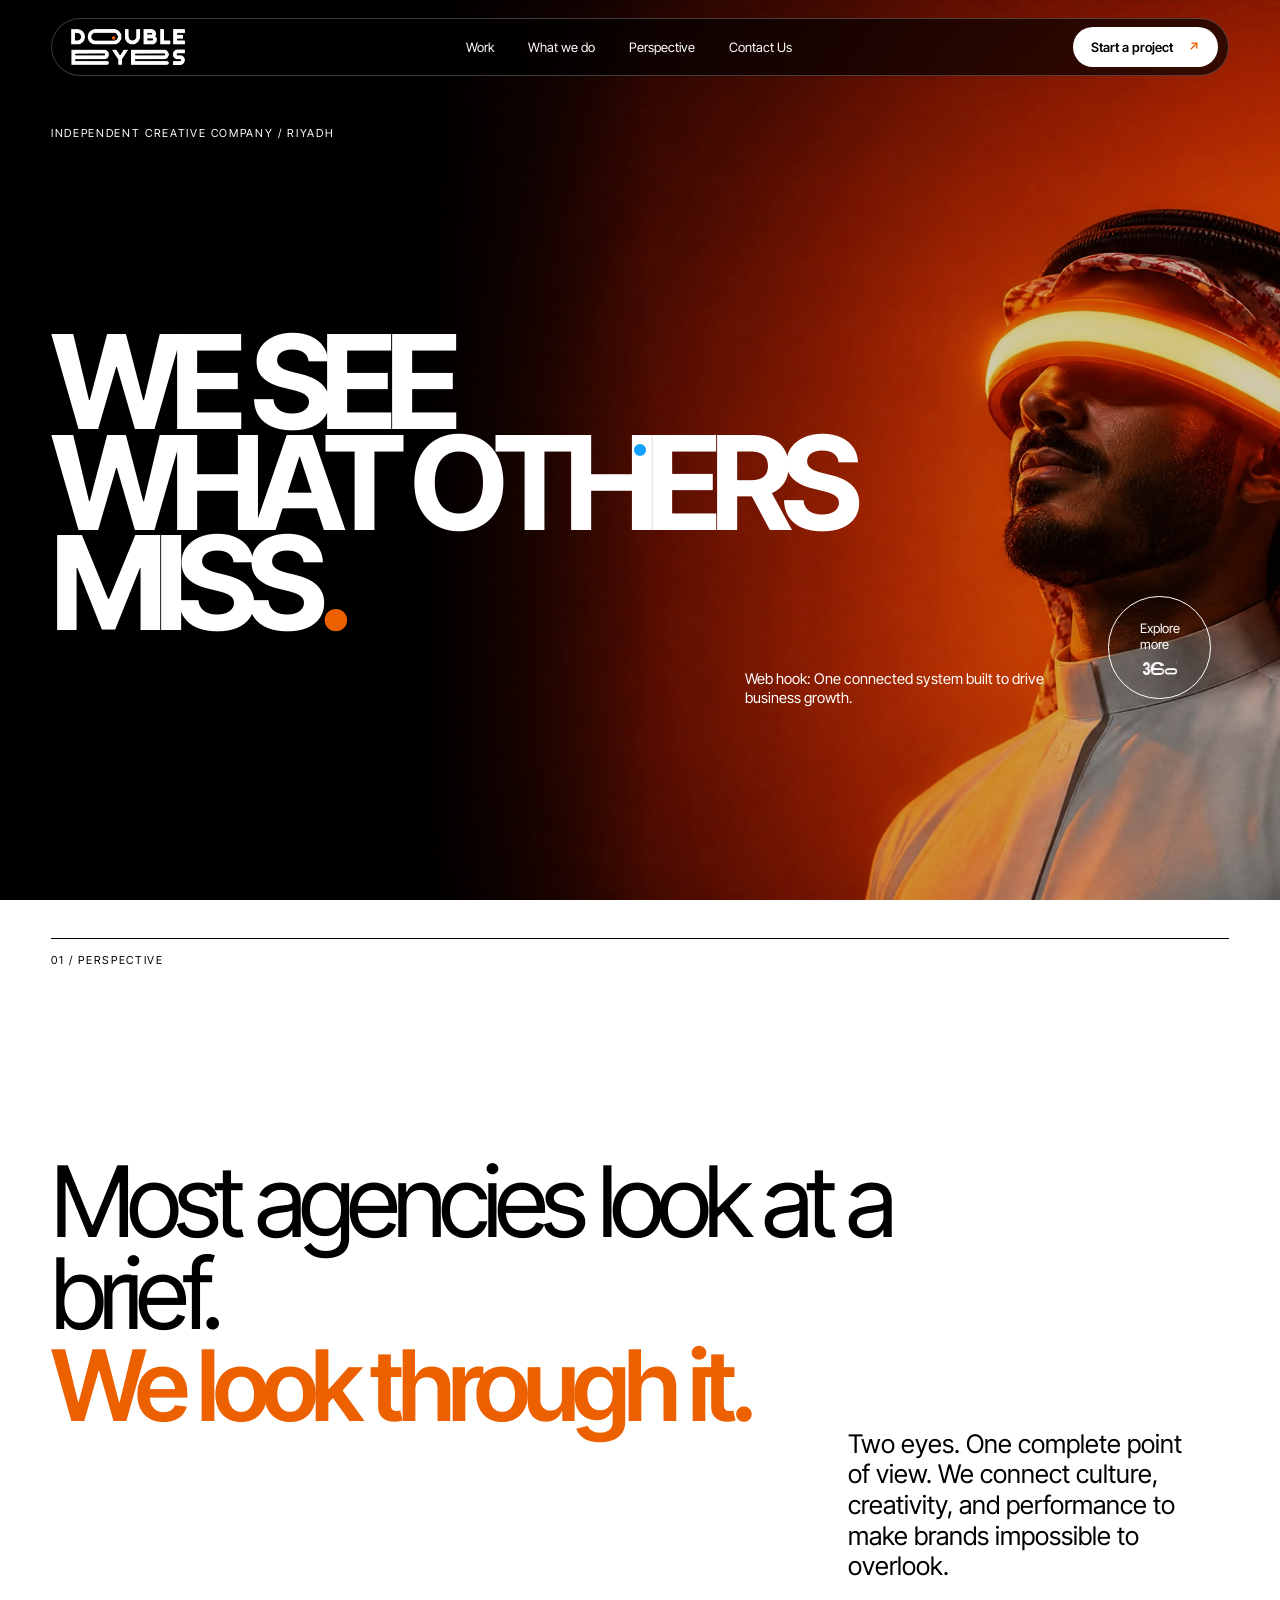
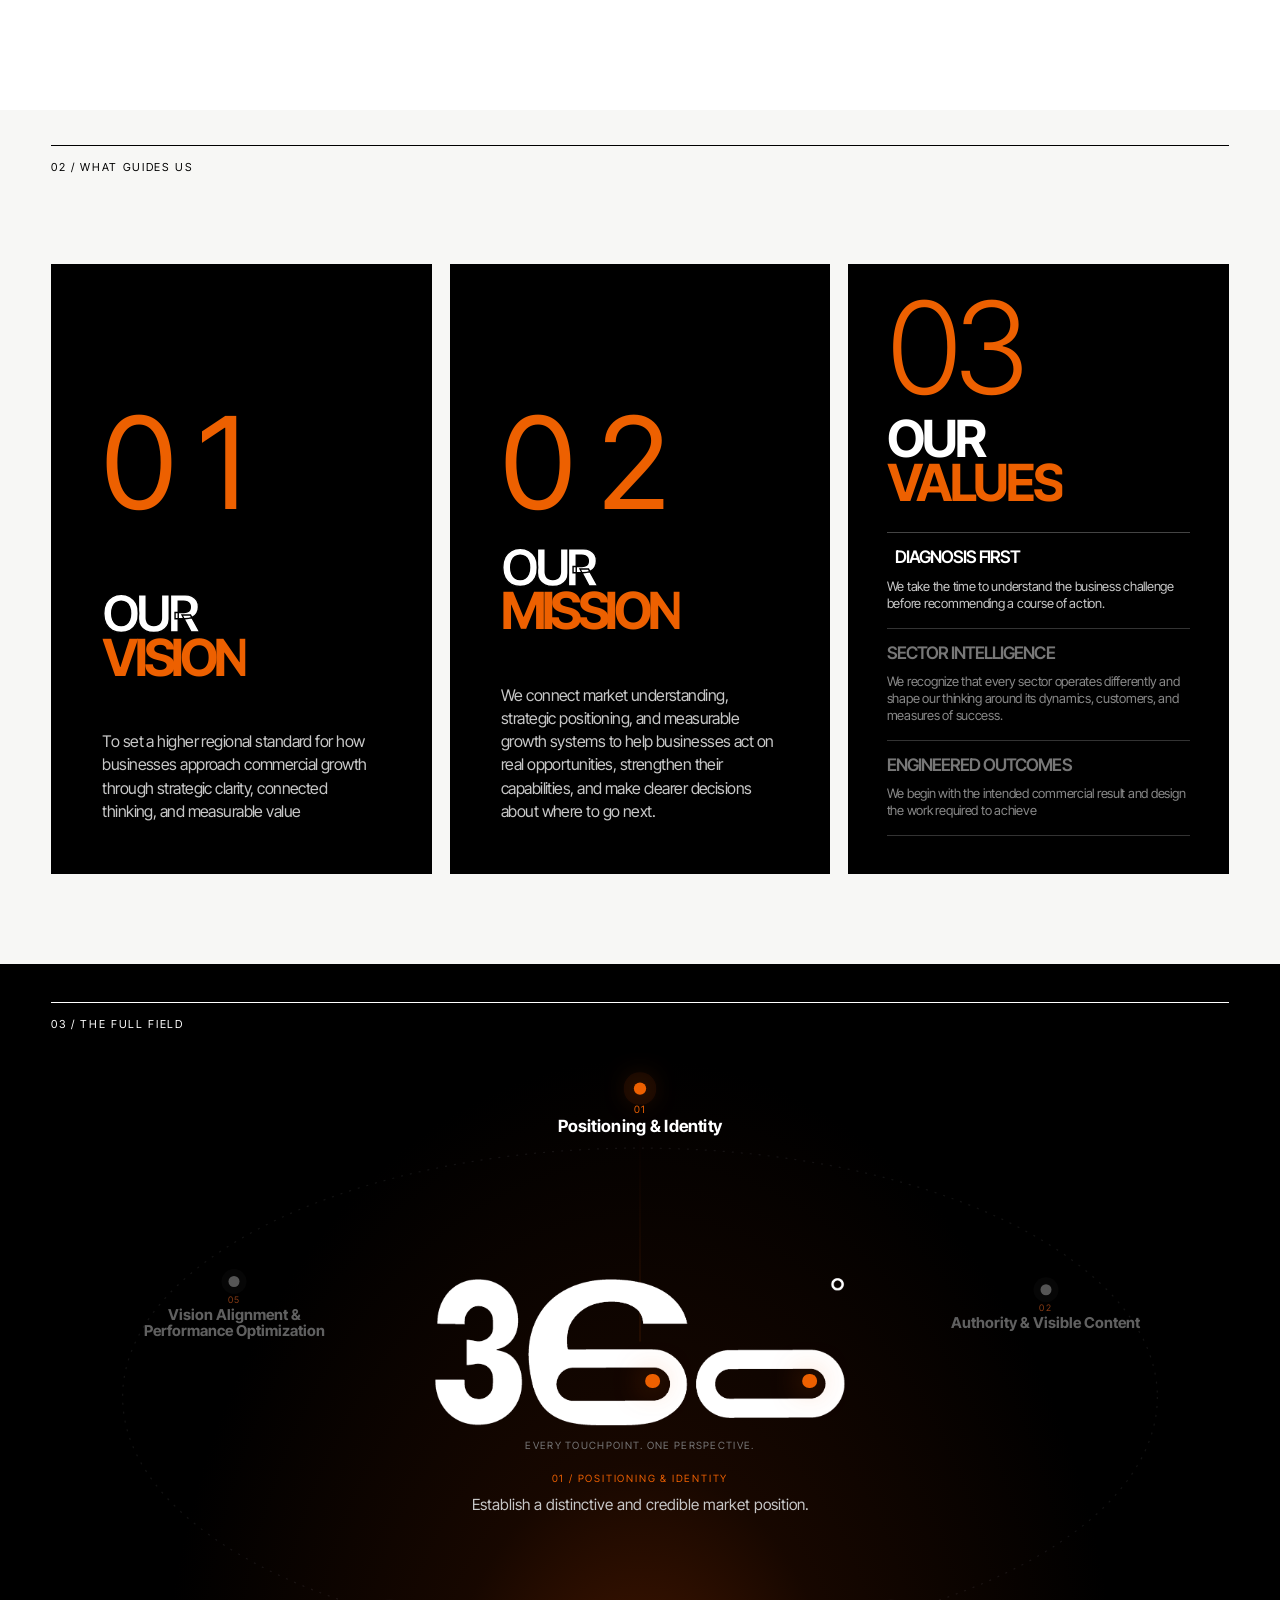
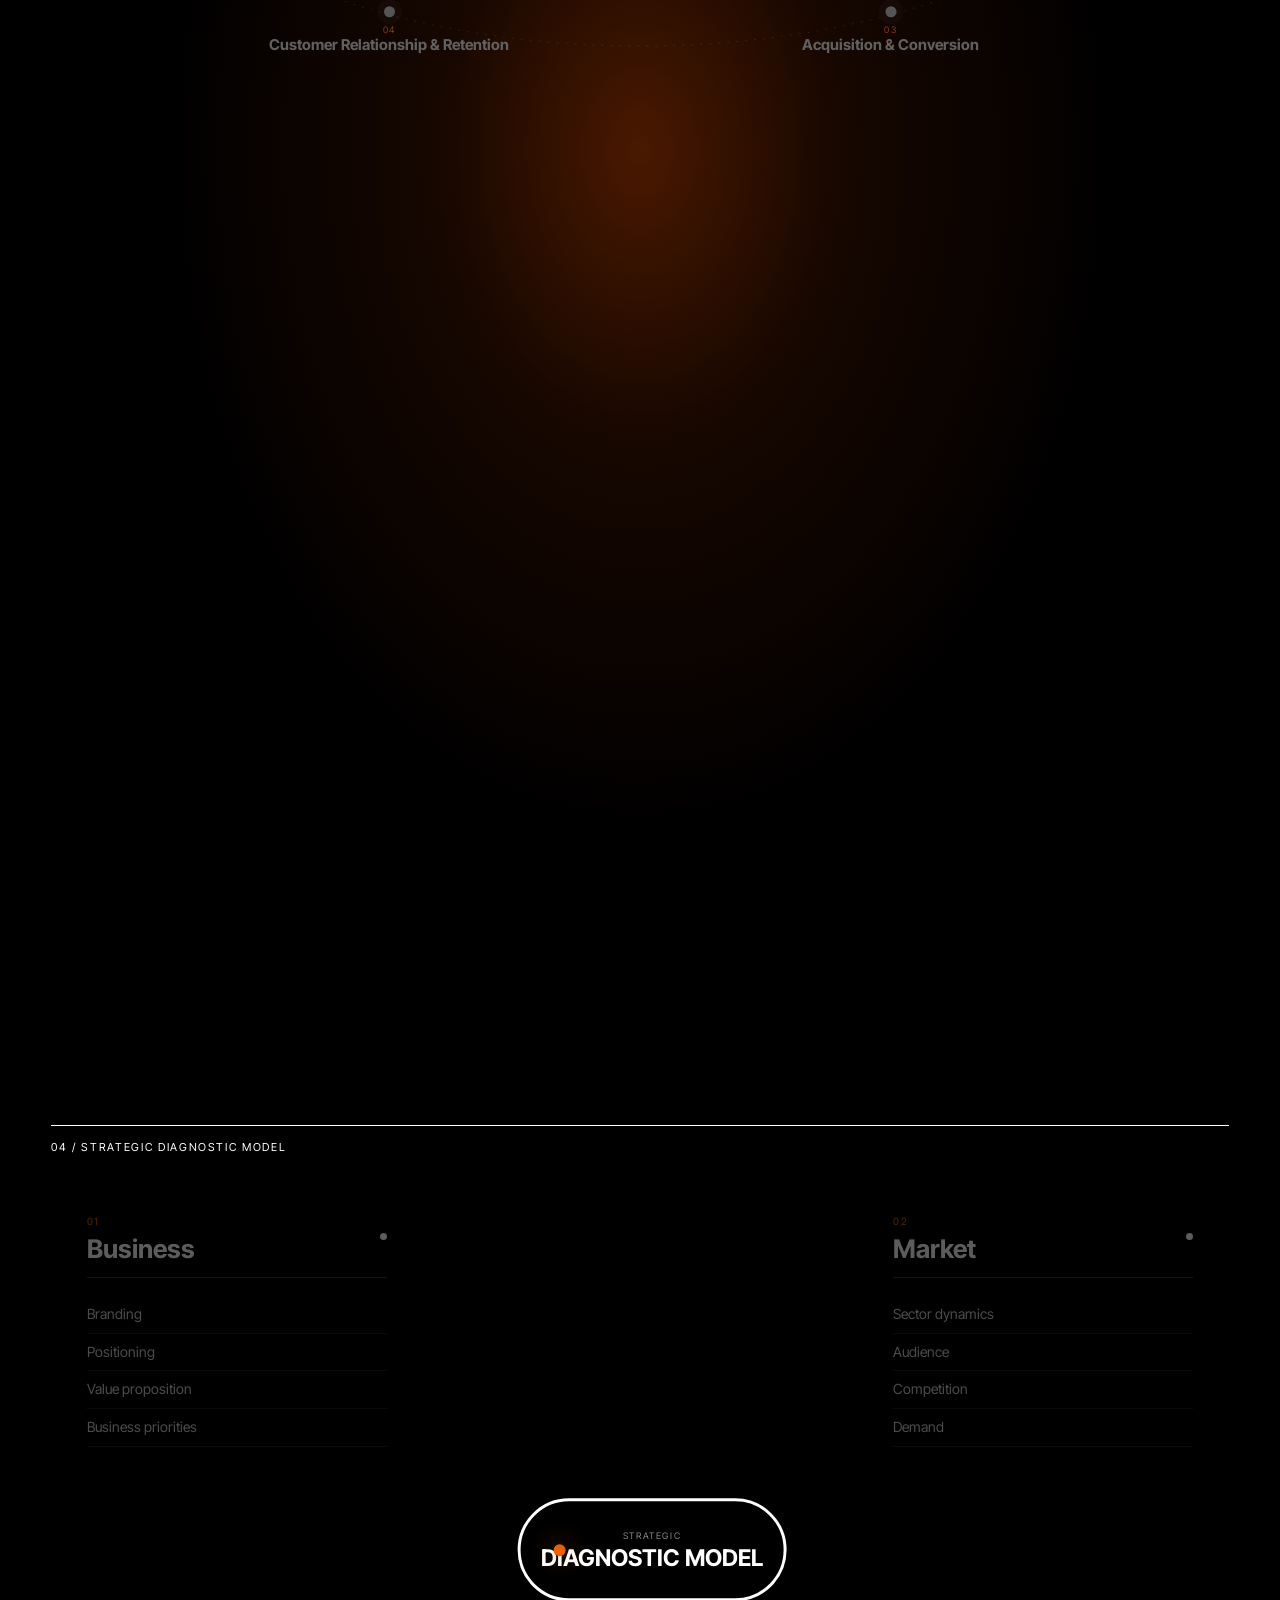
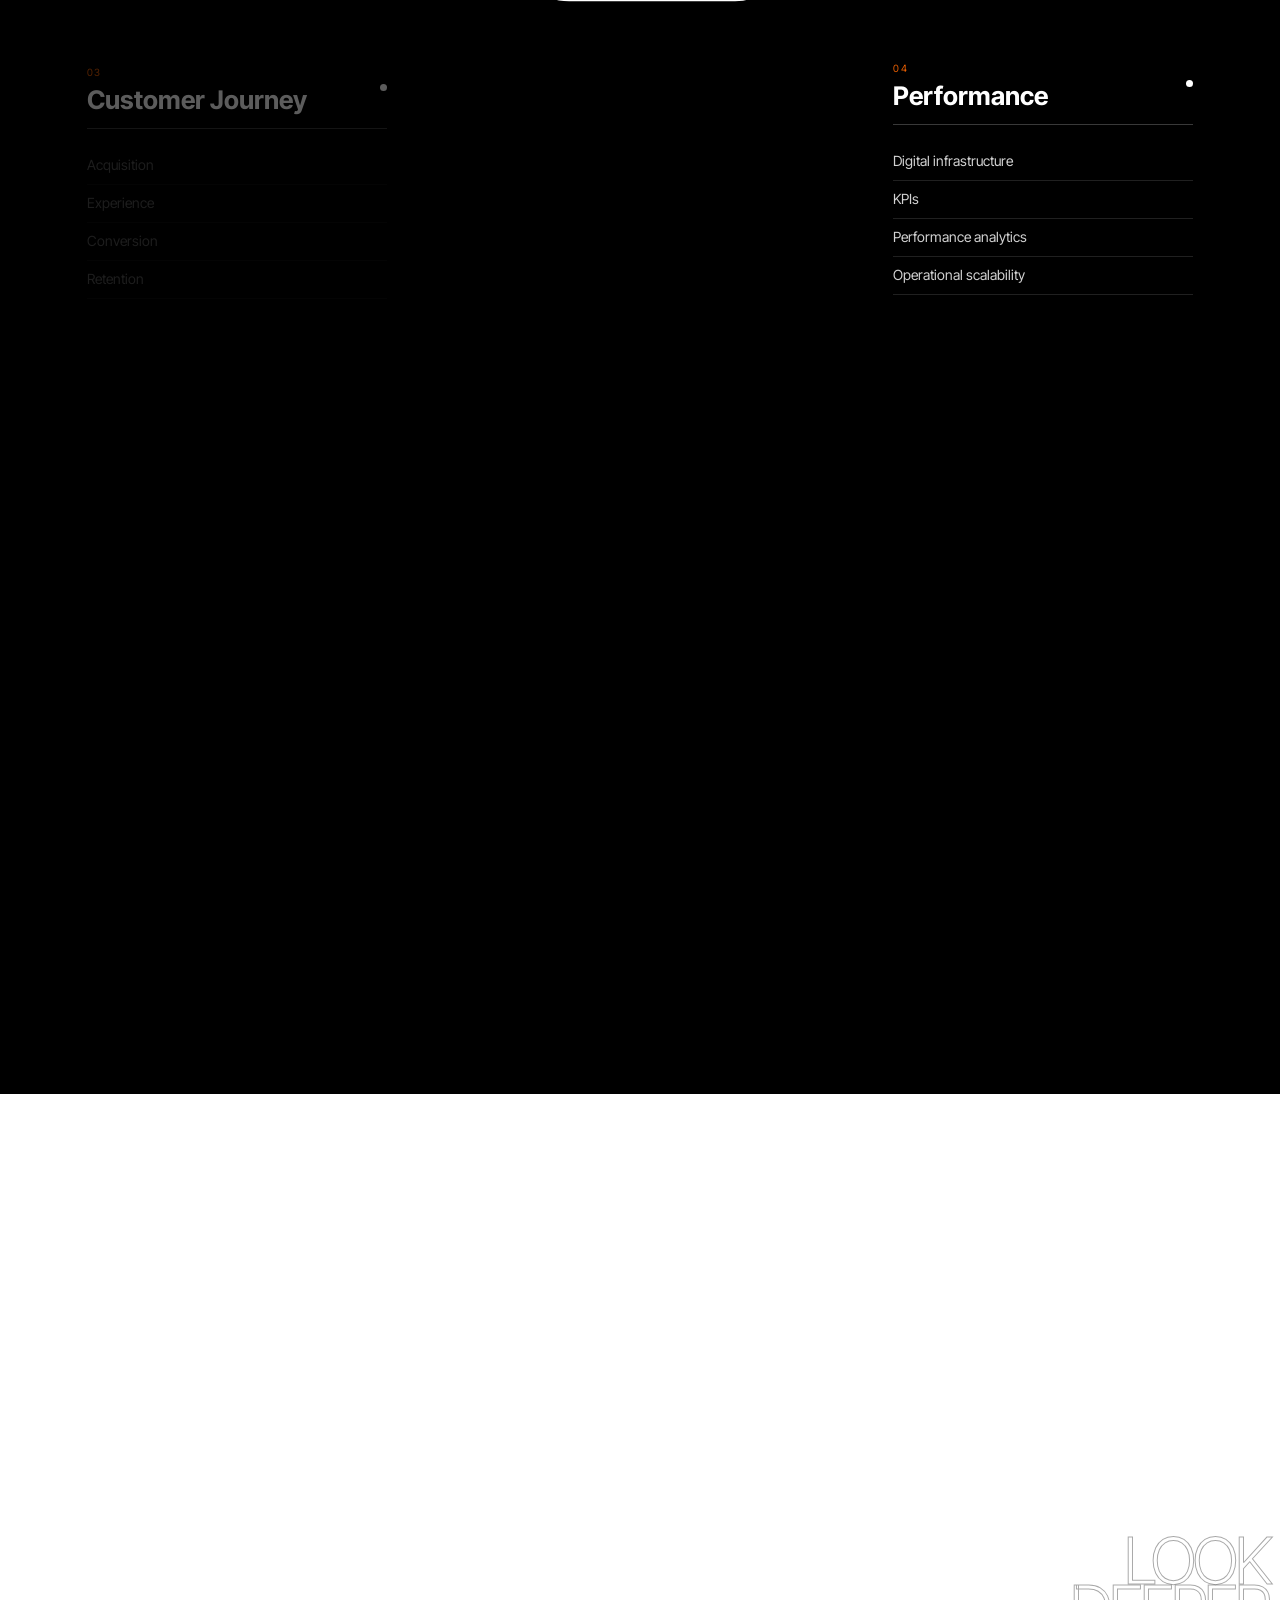
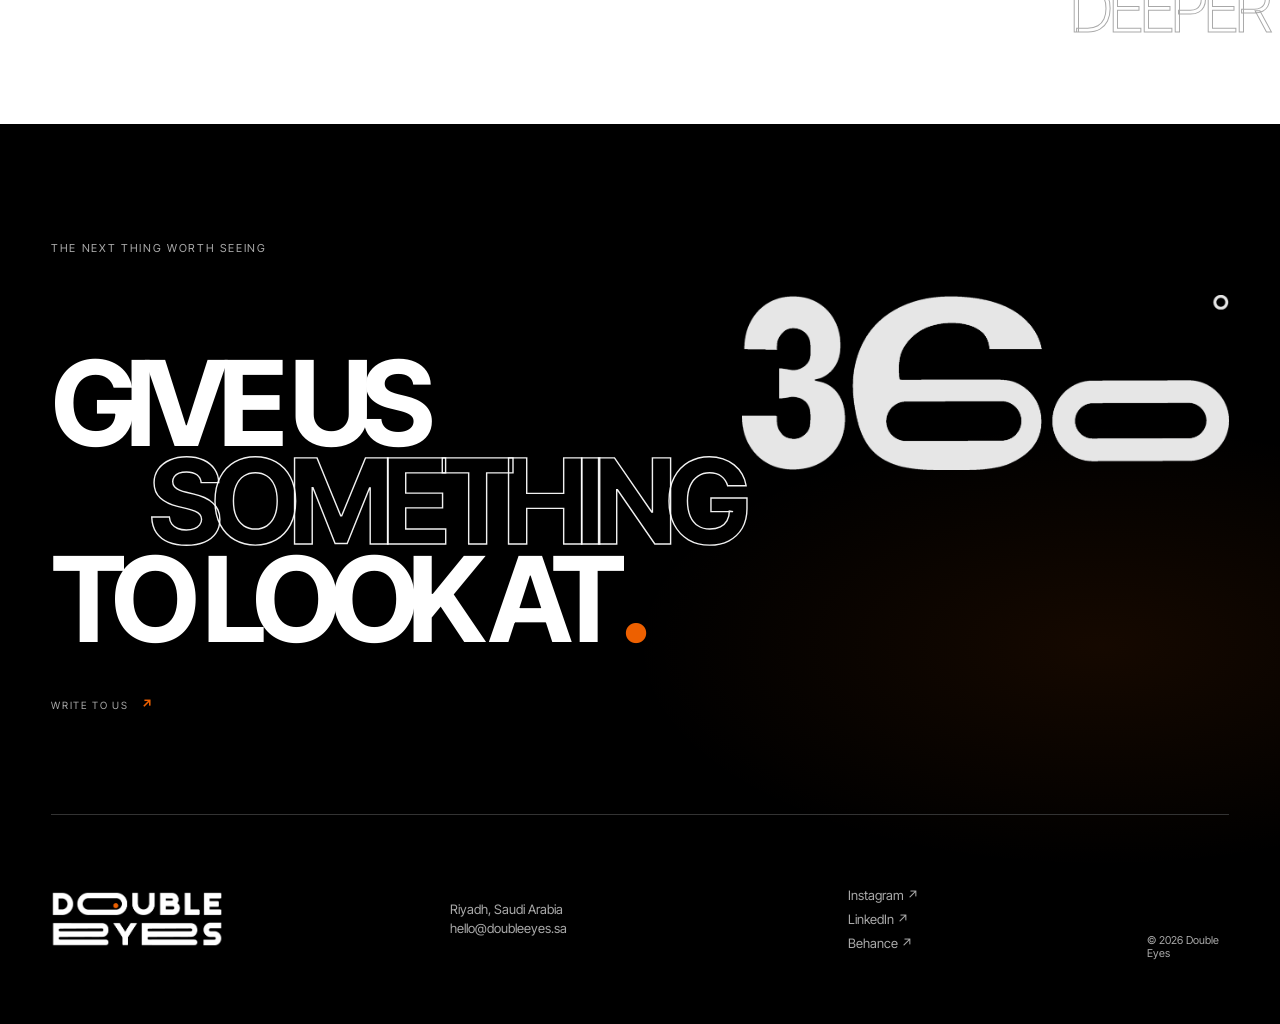
==== commit 2b4e1b96: "fix issues with resposive" ====
--- a/index.html
+++ b/index.html
@@ -209,7 +209,7 @@
                 >Every touchpoint. One perspective.</small
               >
               <div class="service-info" aria-live="polite">
-                <span class="service-active-label">01 / Branding</span>
+                <span class="service-active-label">01 / Positioning & Identity</span>
                 <p class="service-copy">
                   We build distinctive systems that hold attention and move with
                   culture.
@@ -221,7 +221,7 @@
                 class="service-node active"
                 data-index="0"
                 data-angle="-90"
-                data-title="Branding"
+                data-title="Positioning & Identity"
                 data-copy="Establish a distinctive and credible market position."
               >
                 <i></i><span>01</span><b>Positioning & Identity</b>
@@ -230,7 +230,7 @@
                 class="service-node"
                 data-index="1"
                 data-angle="-25"
-                data-title="Strategy"
+                data-title="Authority & Visible Content"
                 data-copy="Build trust, relevance, authority, and organic discovery."
               >
                 <i></i><span>02</span><b>Authority & Visible Content</b>
@@ -239,7 +239,7 @@
                 class="service-node"
                 data-index="2"
                 data-angle="50"
-                data-title="Content"
+                data-title="Acquisition & Conversion"
                 data-copy="Turn market attention into qualified opportunities."
               >
                 <i></i><span>03</span><b> Acquisition & Conversion</b>
@@ -248,7 +248,7 @@
                 class="service-node"
                 data-index="3"
                 data-angle="120"
-                data-title="Performance"
+                data-title="Customer Relationship & Retention"
                 data-copy="Strengthen experience, continuity, and long-term customer value."
               >
                 <i></i><span>04</span><b>Customer Relationship & Retention</b>
@@ -257,7 +257,7 @@
                 class="service-node"
                 data-index="4"
                 data-angle="200"
-                data-title="Digital"
+                data-title="Vision Alignment & Performance Optimization"
                 data-copy="Use ongoing insight to keep every system aligned and improving."
               >
                 <i></i><span>05</span><b>Vision Alignment & <br> Performance Optimization</b>
--- a/styles/final-refinement.css
+++ b/styles/final-refinement.css
@@ -1,50 +1,368 @@
 /* Final approved brand amendments. */
-.hero { background:#000; isolation:isolate; }
-.hero-saudi-visual { position:absolute; z-index:0; inset:0 0 0 auto; width:min(68vw,1100px); height:100%; object-fit:cover; object-position:66% center; opacity:.82; mask-image:linear-gradient(90deg,transparent 0%,#000 28%); }
-.hero h1,.hero>.eyebrow,.hero-visual-system { position:relative; z-index:2; }
-.hero-line.outline { color:#fff; -webkit-text-stroke:0; margin-left:8vw; }
-.round-link img { display:block; width:34px; height:auto; margin:10px auto 0; filter:brightness(0) invert(1); }
-.guides { background:#f7f7f5; }
-.guides-environment,.guides-thread,.guides-values-environment,.guides-exit,.guides-value-marker,.guides-values-list::before,.guides-values-list::after { display:none !important; }
-.guides-beliefs { display:grid; grid-template-columns:repeat(3,minmax(0,1fr)); gap:18px; padding:clamp(60px,7vw,110px) 0; align-items:stretch; }
-.guides-belief,.guides-vision,.guides-mission { min-height:clamp(470px,42vw,640px); padding:clamp(34px,4vw,65px); background:#000; color:#fff; display:flex; flex-direction:column; }
-.guides-belief .guides-index { position:static; color:var(--orange); font-size:clamp(92px,10vw,160px); line-height:.72; }
-.guides-belief h3 { margin-top:auto !important; color:#fff !important; font-size:clamp(38px,4vw,70px) !important; line-height:.85; }
-.guides-belief h3 span:first-child { color:#fff !important; }
-.guides-belief h3 span:last-child { color:var(--orange) !important; }
-.guides-belief h3 span { display:block; }
-.guides-belief>p { margin:clamp(32px,4vw,55px) 0 0 !important; color:#c7c7c7 !important; font-size:clamp(16px,1.25vw,20px) !important; line-height:1.45 !important; }
-.guides-values { min-width:0; min-height:clamp(470px,42vw,640px); margin:0; padding:clamp(34px,3vw,52px); background:#000; color:#fff; display:flex; flex-direction:column; }
-.guides-values-head { display:flex; min-height:clamp(210px,18vw,270px); padding:0 0 clamp(24px,2.2vw,34px); flex:none; flex-direction:column; align-items:flex-start; }
-.guides-values-head>span { padding:0; color:var(--orange); font-size:clamp(92px,10vw,160px); font-weight:300; line-height:.72; letter-spacing:-.07em; }
-.guides-values-head h3 { display:block; margin-top:auto; color:#fff; font-size:clamp(38px,4vw,70px); line-height:.85; letter-spacing:-.06em; white-space:normal; }
-.guides-values-head h3 span { display:block; }
-.guides-values-head h3 span:last-child { color:var(--orange); }
-.guides-values-list { border-color:#444; }
-.guides-value { min-height:0; display:block; padding-block:clamp(15px,1.25vw,20px); border-color:#333; }
-.guides-value h4 { font-size:clamp(17px,1.35vw,23px); line-height:.95; }
-.guides-value p { max-width:none; margin-top:12px; font-size:clamp(13px,.9vw,15px); line-height:1.3; }
-.guides-value h4 { color:#777 !important; }
-.guides-value p { color:#888 !important; }
-.guides-value:is(.is-active,:hover,:focus-visible) h4 { color:#fff !important; }
-.guides-value:is(.is-active,:hover,:focus-visible) p { color:#c7c7c7 !important; }
-.pattern-break { height:70vh; min-height:560px; background:#fff; }
-.pattern-sticky { height:100%; min-height:560px; background:#fff; }
-.pattern-message { color:#000; mix-blend-mode:normal; font-size:clamp(62px,12vw,180px); }
-.pattern-secondary { margin:22px 0 0; font-size:.42em; font-weight:300; color:transparent; -webkit-text-stroke:1px rgba(0,0,0,.45); }
-.contact-link { border:0; background:transparent; color:#fff; text-align:left; padding:0; cursor:none; }
-.contact-identity { position:absolute; z-index:1; right:var(--page-gutter); top:19%; width:min(38vw,580px); height:auto; opacity:.9; }
-.contact-link,.contact-form,.contact footer,.contact>.eyebrow { position:relative; z-index:2; }
-.contact-form { position:absolute; z-index:5; top:8vh; right:var(--page-gutter); width:min(500px,calc(100% - var(--page-gutter) * 2)); padding:28px; background:#111; border:1px solid #555; display:grid; grid-template-columns:1fr 1fr; gap:20px; opacity:0; visibility:hidden; transform:translateY(20px); transition:.45s var(--ease); }
-.contact.is-form-open .contact-form { opacity:1; visibility:visible; transform:none; }
-.contact-form-head,.contact-form-message,.contact-form-status,.contact-form-submit { grid-column:1/-1; }
-.contact-form-head { display:flex; justify-content:space-between; color:var(--orange); font-size:10px; letter-spacing:.16em; }
-.contact-form-close { border:0; background:none; color:#fff; font-size:10px; letter-spacing:.12em; }
-.contact-form label { display:grid; gap:8px; color:#aaa; font-size:10px; letter-spacing:.1em; text-transform:uppercase; }
-.contact-form input,.contact-form textarea { width:100%; border:0; border-bottom:1px solid #666; border-radius:0; background:transparent; color:#fff; padding:8px 0; font:400 16px/1.3 'Inter Tight',sans-serif; outline:none; }
-.contact-form input:focus,.contact-form textarea:focus { border-color:var(--orange); }
-.contact-form-status { min-height:1em; margin:0; color:#aaa; font-size:13px; }
-.contact-form-submit { padding:15px 0; border:1px solid var(--orange); background:var(--orange); color:#000; font:600 12px 'Inter Tight',sans-serif; letter-spacing:.14em; }
-@media(max-width:700px){.contact-form{position:relative;top:auto;right:auto;margin:40px 0;grid-template-columns:1fr;}.contact{min-height:0;padding-bottom:80px;}.contact.is-form-open .contact-link{opacity:.2;}}
-@media(max-width:900px){.guides-beliefs{grid-template-columns:1fr 1fr;}.guides-values{grid-column:1/-1;min-height:560px;}}
-@media(max-width:700px){ .hero-saudi-visual{width:100%;opacity:.5;mask-image:linear-gradient(#0005,#000);}.guides-beliefs{grid-template-columns:1fr;}.guides-belief{min-height:420px;}.guides-values{grid-column:auto;min-height:620px;padding:34px 24px 16px;}.guides-values-head{min-height:300px;padding-bottom:48px;}.guides-values-head>span{font-size:92px;}.guides-value{display:block;padding:28px 0 34px;}.guides-value h4{margin-bottom:24px;color:#fff !important;font-size:clamp(32px,10vw,43px);}.guides-value p{max-width:none;margin-top:0;color:#c7c7c7 !important;font-size:18px;}.pattern-break{height:64vh;min-height:480px;}.pattern-sticky{min-height:480px;}.contact-identity{position:relative;right:auto;top:auto;width:min(86vw,440px);margin:36px auto 0;} }
+.hero {
+  background: #000;
+  isolation: isolate;
+}
+.hero-saudi-visual {
+  position: absolute;
+  z-index: 0;
+  inset: 0 0 0 auto;
+  width: min(68vw, 1100px);
+  height: 100%;
+  object-fit: cover;
+  object-position: 66% center;
+  opacity: 0.82;
+  mask-image: linear-gradient(90deg, transparent 0%, #000 28%);
+}
+.hero h1,
+.hero > .eyebrow,
+.hero-visual-system {
+  position: relative;
+  z-index: 2;
+}
+.hero-line.outline {
+  color: #fff;
+  -webkit-text-stroke: 0;
+  margin-left: 8vw;
+}
+.round-link img {
+  display: block;
+  width: 34px;
+  height: auto;
+  margin: 10px auto 0;
+  filter: brightness(0) invert(1);
+}
+.guides {
+  background: #f7f7f5;
+}
+.guides-environment,
+.guides-thread,
+.guides-values-environment,
+.guides-exit,
+.guides-value-marker,
+.guides-values-list::before,
+.guides-values-list::after {
+  display: none !important;
+}
+.guides-beliefs {
+  display: grid;
+  grid-template-columns: repeat(3, minmax(0, 1fr));
+  gap: 18px;
+  padding: clamp(60px, 7vw, 110px) 0;
+  align-items: stretch;
+}
+.guides-belief,
+.guides-vision,
+.guides-mission {
+  min-height: clamp(470px, 42vw, 640px);
+  padding: clamp(34px, 4vw, 65px);
+  background: #000;
+  color: #fff;
+  display: flex;
+  flex-direction: column;
+}
+.guides-belief .guides-index {
+  position: static;
+  color: var(--orange);
+  font-size: clamp(92px, 10vw, 160px);
+  line-height: 0.72;
+}
+.guides-belief h3 {
+  margin-top: auto !important;
+  color: #fff !important;
+  font-size: clamp(38px, 4vw, 70px) !important;
+  line-height: 0.85;
+}
+.guides-belief h3 span:first-child {
+  color: #fff !important;
+}
+.guides-belief h3 span:last-child {
+  color: var(--orange) !important;
+}
+.guides-belief h3 span {
+  display: block;
+}
+.guides-belief > p {
+  margin: clamp(32px, 4vw, 55px) 0 0 !important;
+  color: #c7c7c7 !important;
+  font-size: clamp(16px, 1.25vw, 20px) !important;
+  line-height: 1.45 !important;
+}
+.guides-values {
+  min-width: 0;
+  min-height: clamp(470px, 42vw, 640px);
+  margin: 0;
+  padding: clamp(34px, 3vw, 52px);
+  background: #000;
+  color: #fff;
+  display: flex;
+  flex-direction: column;
+}
+.guides-values-head {
+  display: flex;
+  min-height: clamp(210px, 18vw, 270px);
+  padding: 0 0 clamp(24px, 2.2vw, 34px);
+  flex: none;
+  flex-direction: column;
+  align-items: flex-start;
+}
+.guides-values-head > span {
+  padding: 0;
+  color: var(--orange);
+  font-size: clamp(92px, 10vw, 160px);
+  font-weight: 300;
+  line-height: 0.72;
+  letter-spacing: -0.07em;
+}
+.guides-values-head h3 {
+  display: block;
+  margin-top: auto;
+  color: #fff;
+  font-size: clamp(38px, 4vw, 70px);
+  line-height: 0.85;
+  letter-spacing: -0.06em;
+  white-space: normal;
+}
+.guides-values-head h3 span {
+  display: block;
+}
+.guides-values-head h3 span:last-child {
+  color: var(--orange);
+}
+.guides-values-list {
+  border-color: #444;
+}
+.guides-value {
+  min-height: 0;
+  display: block;
+  padding-block: clamp(15px, 1.25vw, 20px);
+  border-color: #333;
+}
+.guides-value h4 {
+  font-size: clamp(17px, 1.35vw, 23px);
+  line-height: 0.95;
+}
+.guides-value p {
+  max-width: none;
+  margin-top: 12px;
+  font-size: clamp(13px, 0.9vw, 15px);
+  line-height: 1.3;
+}
+.guides-value h4 {
+  color: #777 !important;
+}
+.guides-value p {
+  color: #888 !important;
+}
+.guides-value:is(.is-active, :hover, :focus-visible) h4 {
+  color: #fff !important;
+}
+.guides-value:is(.is-active, :hover, :focus-visible) p {
+  color: #c7c7c7 !important;
+}
+.pattern-break {
+  height: 70vh;
+  min-height: 560px;
+  background: #fff;
+}
+.pattern-sticky {
+  height: 100%;
+  min-height: 560px;
+  background: #fff;
+}
+.pattern-message {
+  color: #000;
+  mix-blend-mode: normal;
+  font-size: clamp(62px, 12vw, 180px);
+}
+.pattern-secondary {
+  margin: 22px 0 0;
+  font-size: 0.42em;
+  font-weight: 300;
+  color: transparent;
+  -webkit-text-stroke: 1px rgba(0, 0, 0, 0.45);
+}
+.contact-link {
+  border: 0;
+  background: transparent;
+  color: #fff;
+  text-align: left;
+  padding: 0;
+  cursor: none;
+}
+.contact-identity {
+  position: absolute;
+  z-index: 1;
+  right: var(--page-gutter);
+  top: 19%;
+  width: min(38vw, 580px);
+  height: auto;
+  opacity: 0.9;
+}
+.contact-link,
+.contact-form,
+.contact footer,
+.contact > .eyebrow {
+  position: relative;
+  z-index: 2;
+}
+.contact-form {
+  position: absolute;
+  z-index: 5;
+  top: 8vh;
+  right: var(--page-gutter);
+  width: min(500px, calc(100% - var(--page-gutter) * 2));
+  padding: 28px;
+  background: #111;
+  border: 1px solid #555;
+  display: grid;
+  grid-template-columns: 1fr 1fr;
+  gap: 20px;
+  opacity: 0;
+  visibility: hidden;
+  transform: translateY(20px);
+  transition: 0.45s var(--ease);
+}
+.contact.is-form-open .contact-form {
+  opacity: 1;
+  visibility: visible;
+  transform: none;
+}
+.contact-form-head,
+.contact-form-message,
+.contact-form-status,
+.contact-form-submit {
+  grid-column: 1/-1;
+}
+.contact-form-head {
+  display: flex;
+  justify-content: space-between;
+  color: var(--orange);
+  font-size: 10px;
+  letter-spacing: 0.16em;
+}
+.contact-form-close {
+  border: 0;
+  background: none;
+  color: #fff;
+  font-size: 10px;
+  letter-spacing: 0.12em;
+}
+.contact-form label {
+  display: grid;
+  gap: 8px;
+  color: #aaa;
+  font-size: 10px;
+  letter-spacing: 0.1em;
+  text-transform: uppercase;
+}
+.contact-form input,
+.contact-form textarea {
+  width: 100%;
+  border: 0;
+  border-bottom: 1px solid #666;
+  border-radius: 0;
+  background: transparent;
+  color: #fff;
+  padding: 8px 0;
+  font:
+    400 16px/1.3 "Inter Tight",
+    sans-serif;
+  outline: none;
+}
+.contact-form input:focus,
+.contact-form textarea:focus {
+  border-color: var(--orange);
+}
+.contact-form-status {
+  min-height: 1em;
+  margin: 0;
+  color: #aaa;
+  font-size: 13px;
+}
+.contact-form-submit {
+  padding: 15px 0;
+  border: 1px solid var(--orange);
+  background: var(--orange);
+  color: #000;
+  font:
+    600 12px "Inter Tight",
+    sans-serif;
+  letter-spacing: 0.14em;
+}
+@media (max-width: 700px) {
+  .contact-form {
+    position: relative;
+    top: auto;
+    right: auto;
+    margin: 40px 0;
+    grid-template-columns: 1fr;
+  }
+  .contact {
+    height: 0;
+    padding-bottom: 0px;
+    pa
+  }
+  .contact.is-form-open .contact-link {
+    opacity: 0.2;
+  }
+}
+@media (max-width: 900px) {
+  .guides-beliefs {
+    grid-template-columns: 1fr 1fr;
+  }
+  .guides-values {
+    grid-column: 1/-1;
+    min-height: 560px;
+  }
+}
+@media (max-width: 700px) {
+  .hero-saudi-visual {
+    width: 100%;
+    opacity: 0.5;
+    mask-image: linear-gradient(#0005, #000);
+  }
+  .guides-beliefs {
+    grid-template-columns: 1fr;
+  }
+  .guides-belief {
+    min-height: 420px;
+  }
+  .guides-values {
+    grid-column: auto;
+    min-height: 620px;
+    padding: 34px 24px 16px;
+  }
+  .guides-values-head {
+    min-height: 300px;
+    padding-bottom: 48px;
+  }
+  .guides-values-head > span {
+    font-size: 92px;
+  }
+  .guides-value {
+    display: block;
+    padding: 28px 0 34px;
+  }
+  .guides-value h4 {
+    margin-bottom: 24px;
+    color: #fff !important;
+    font-size: clamp(32px, 10vw, 43px);
+  }
+  .guides-value p {
+    max-width: none;
+    margin-top: 0;
+    color: #c7c7c7 !important;
+    font-size: 18px;
+  }
+  .pattern-break {
+    height: 64vh;
+    min-height: 480px;
+  }
+  .pattern-sticky {
+    min-height: 480px;
+  }
+  .contact-identity {
+    display: none;
+  }
+}
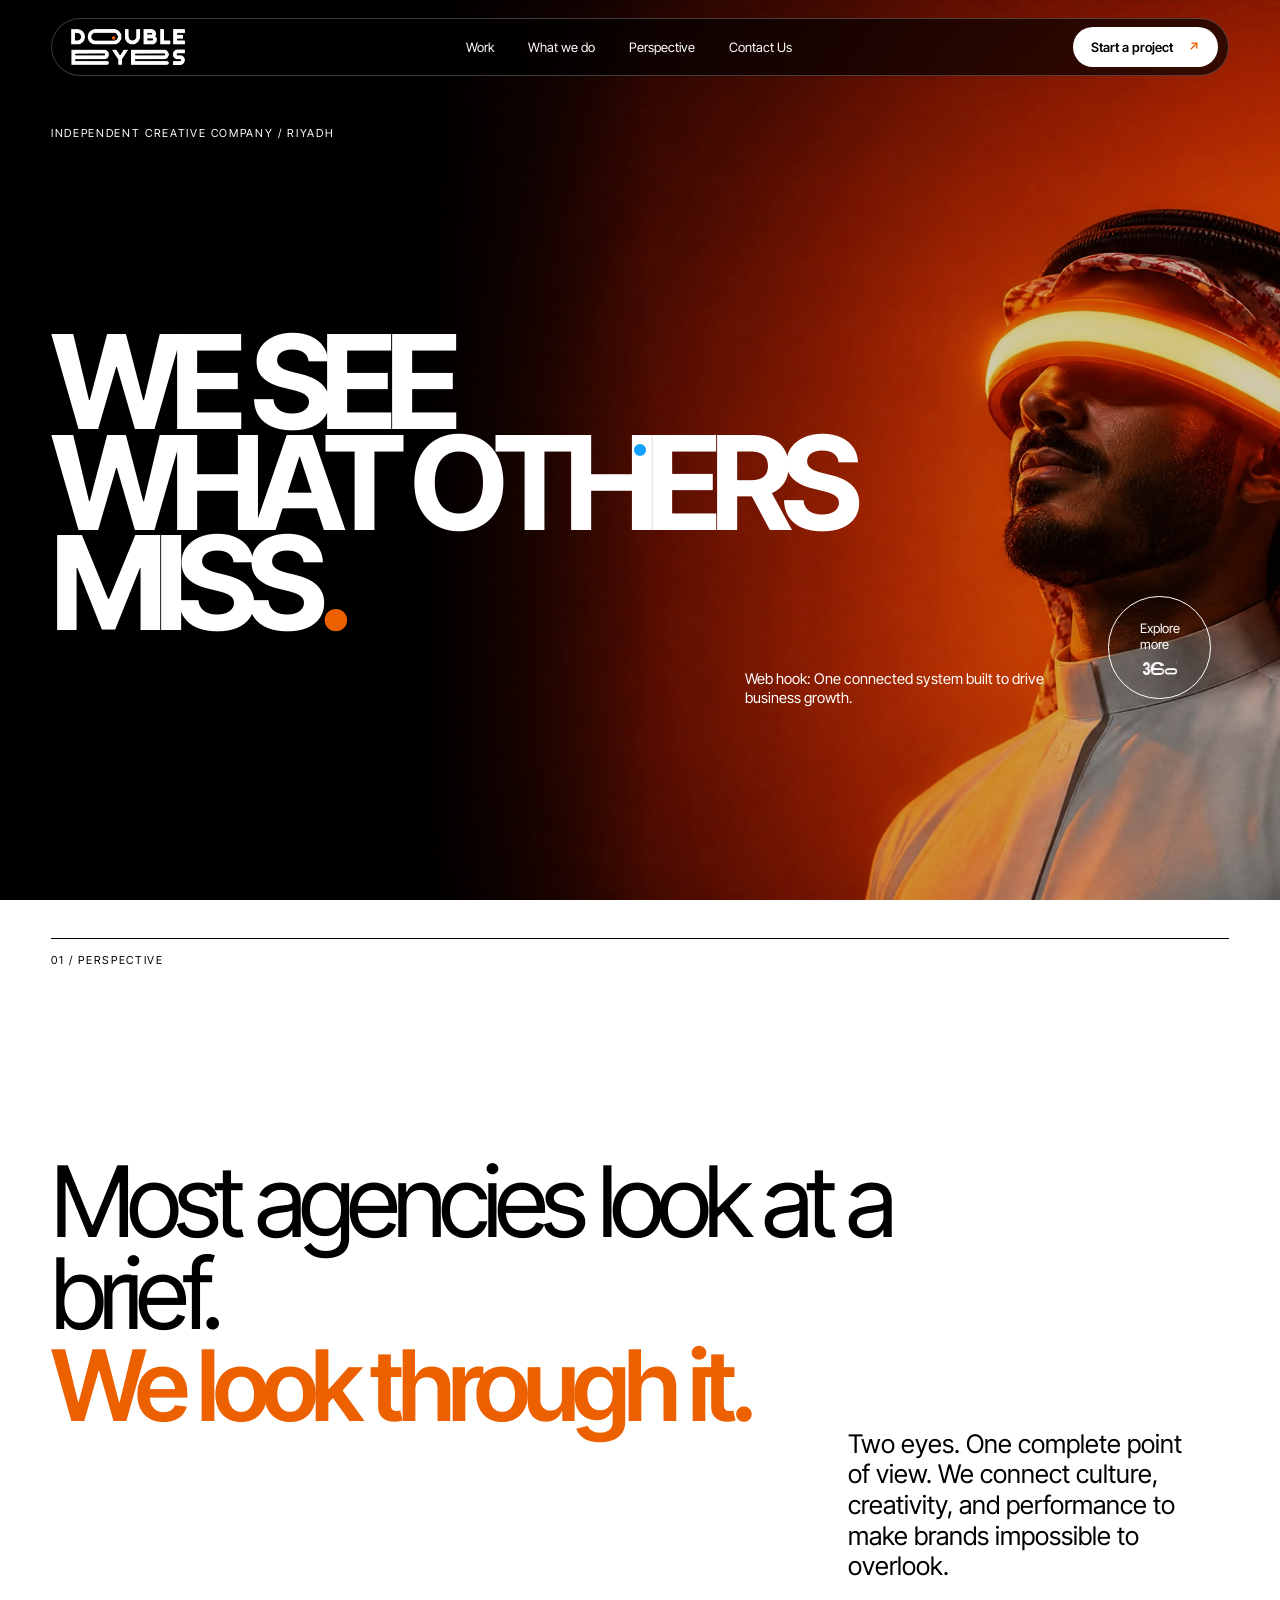
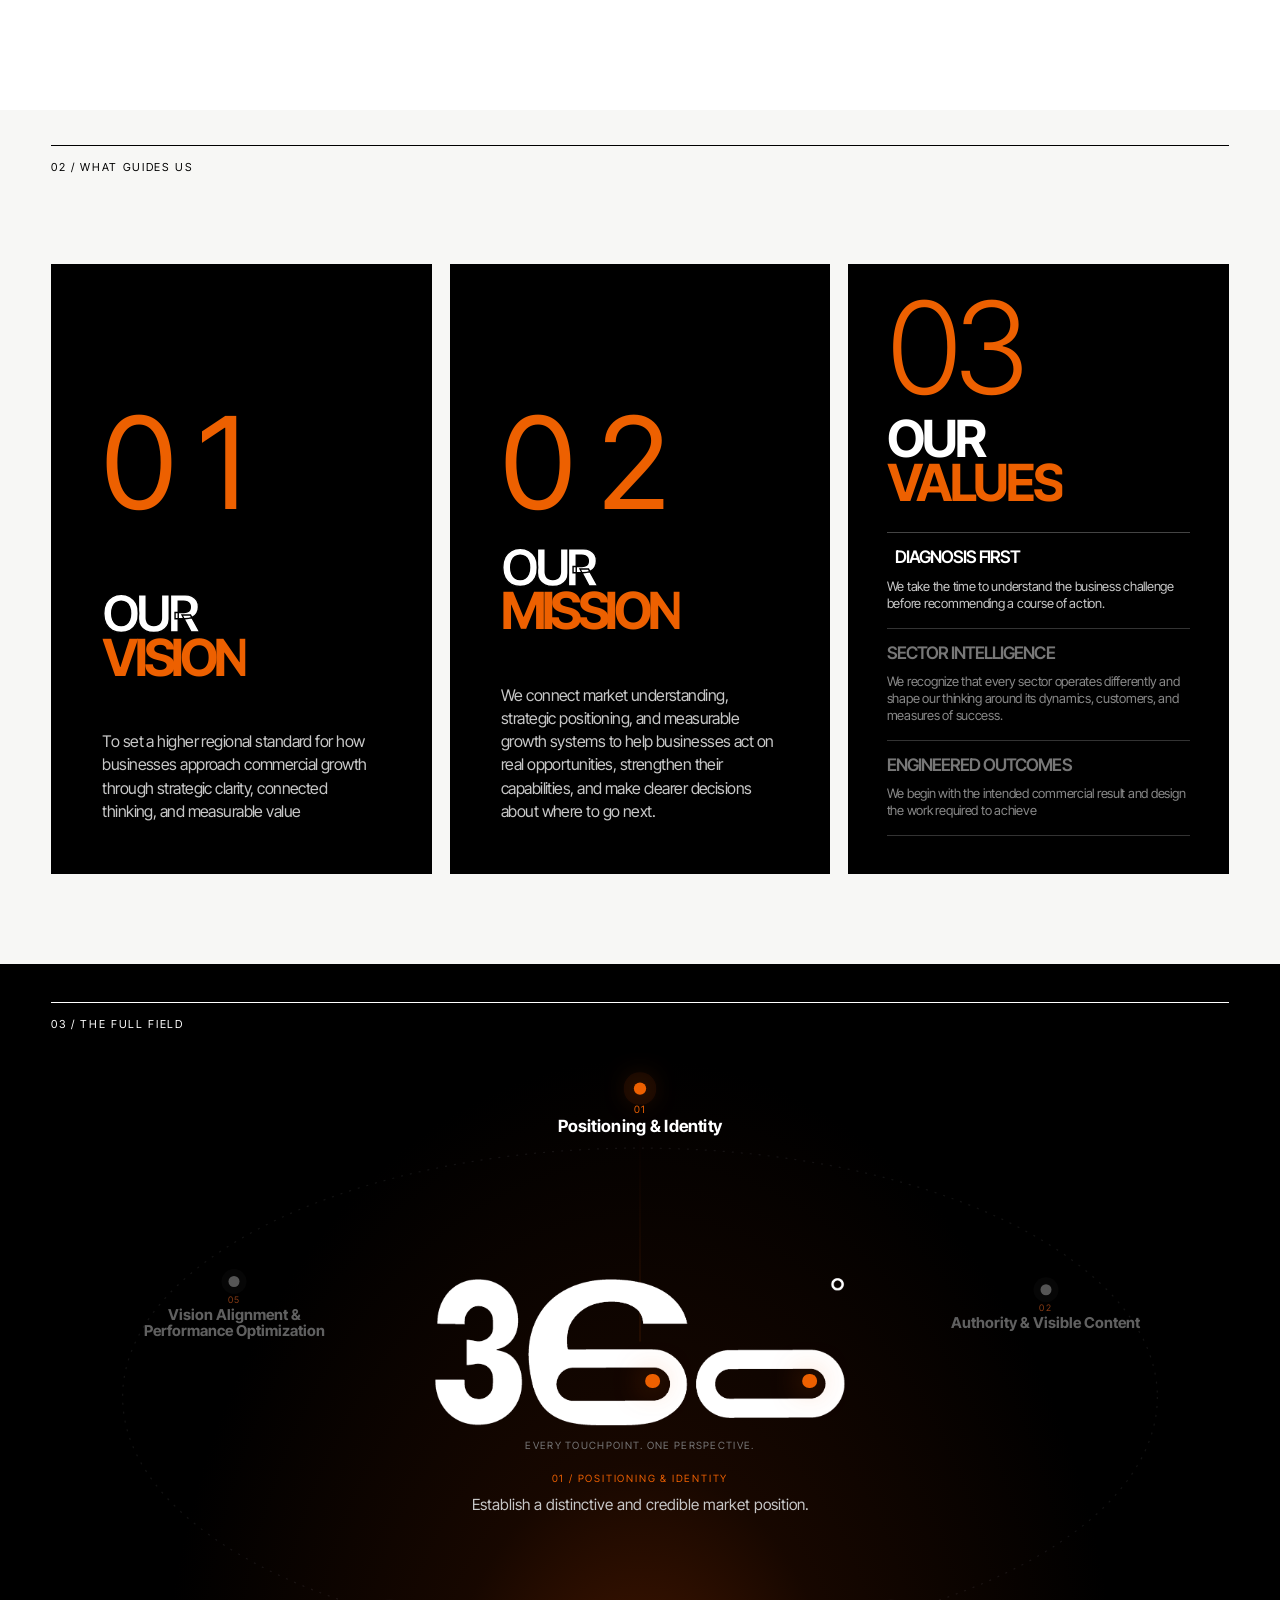
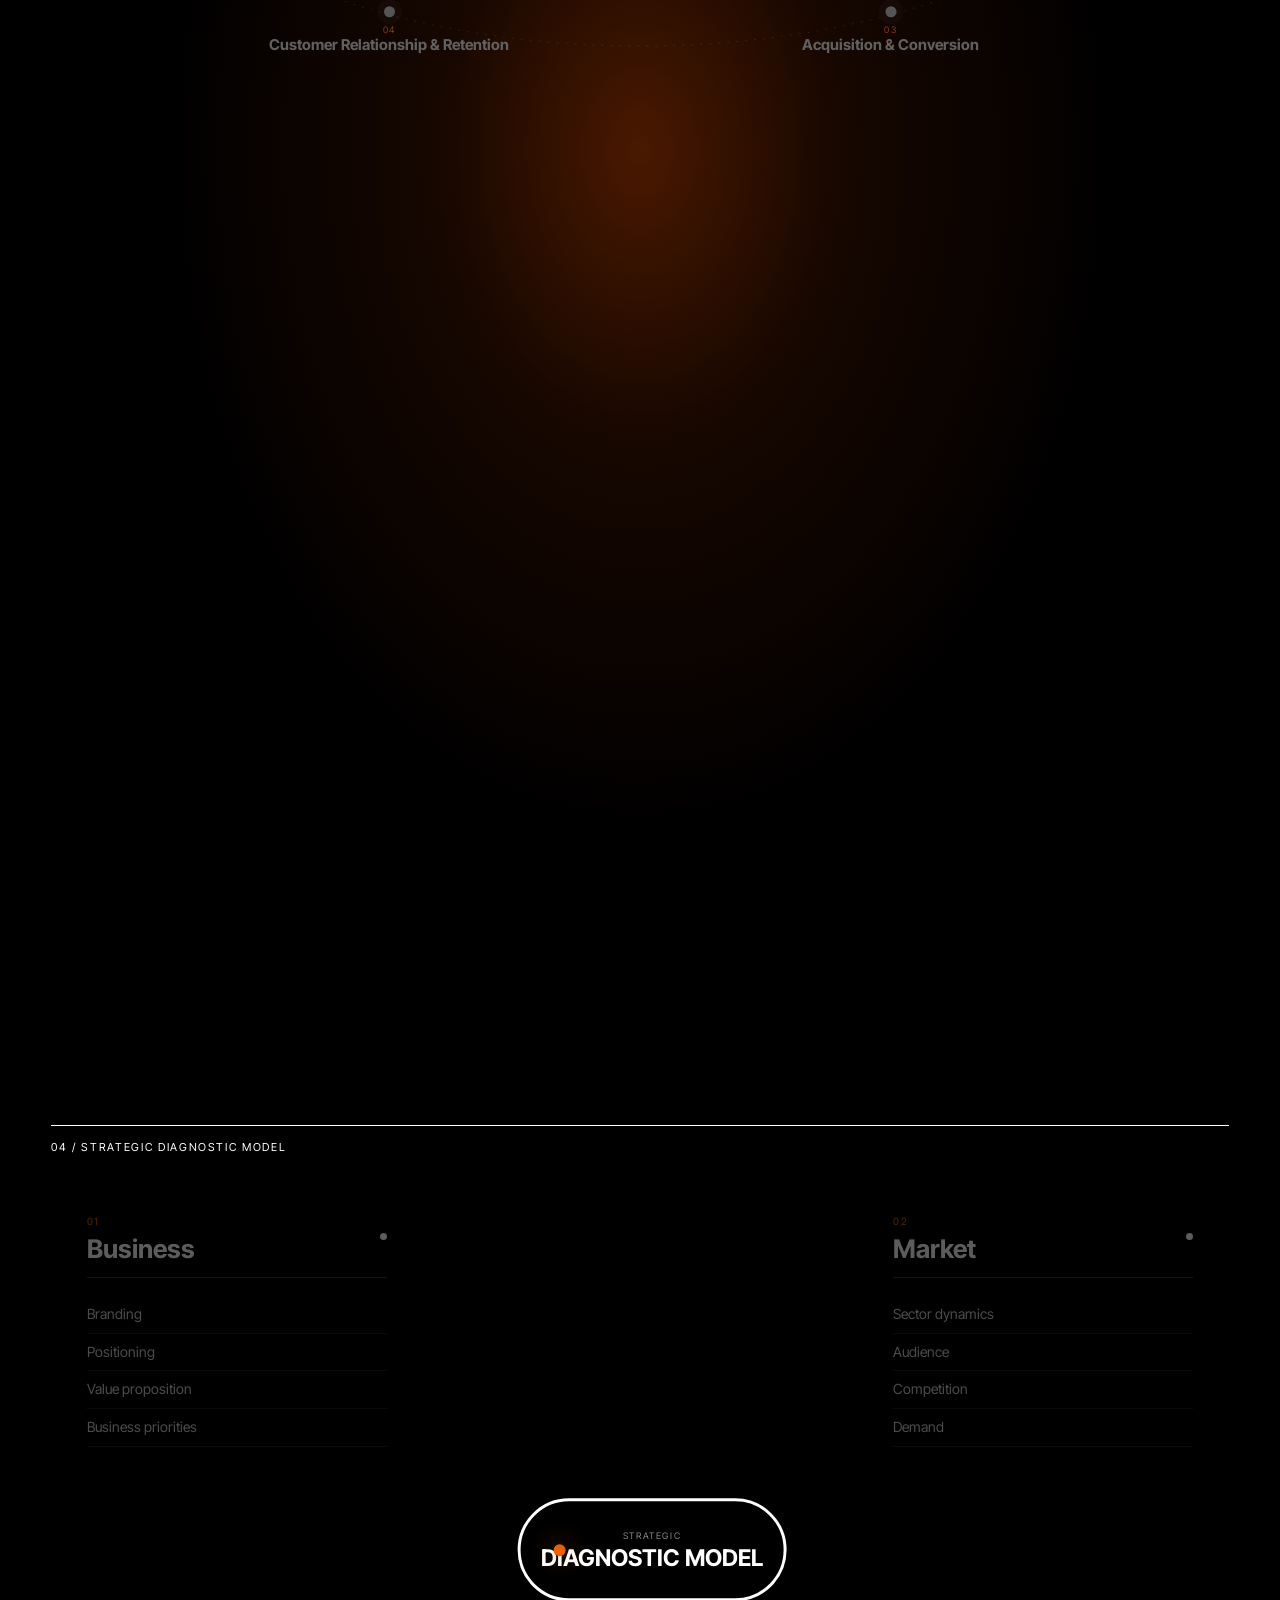
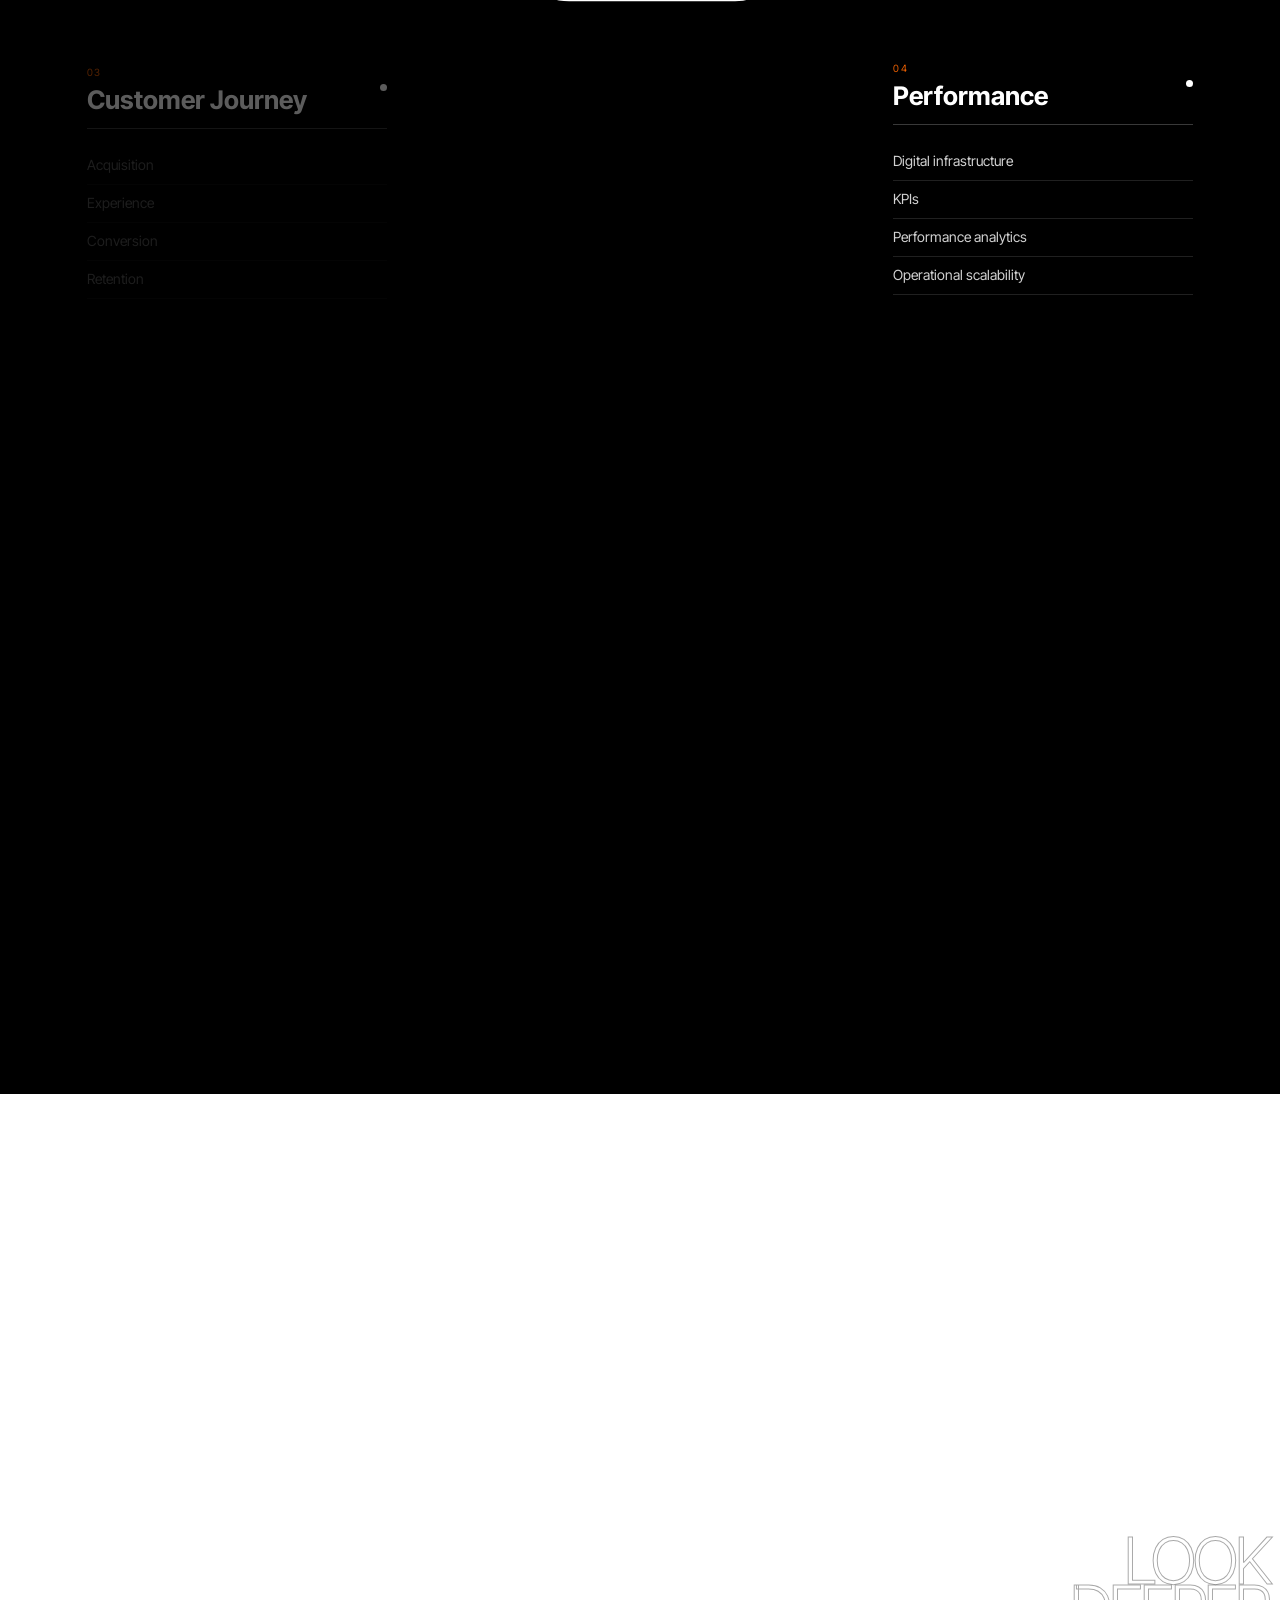
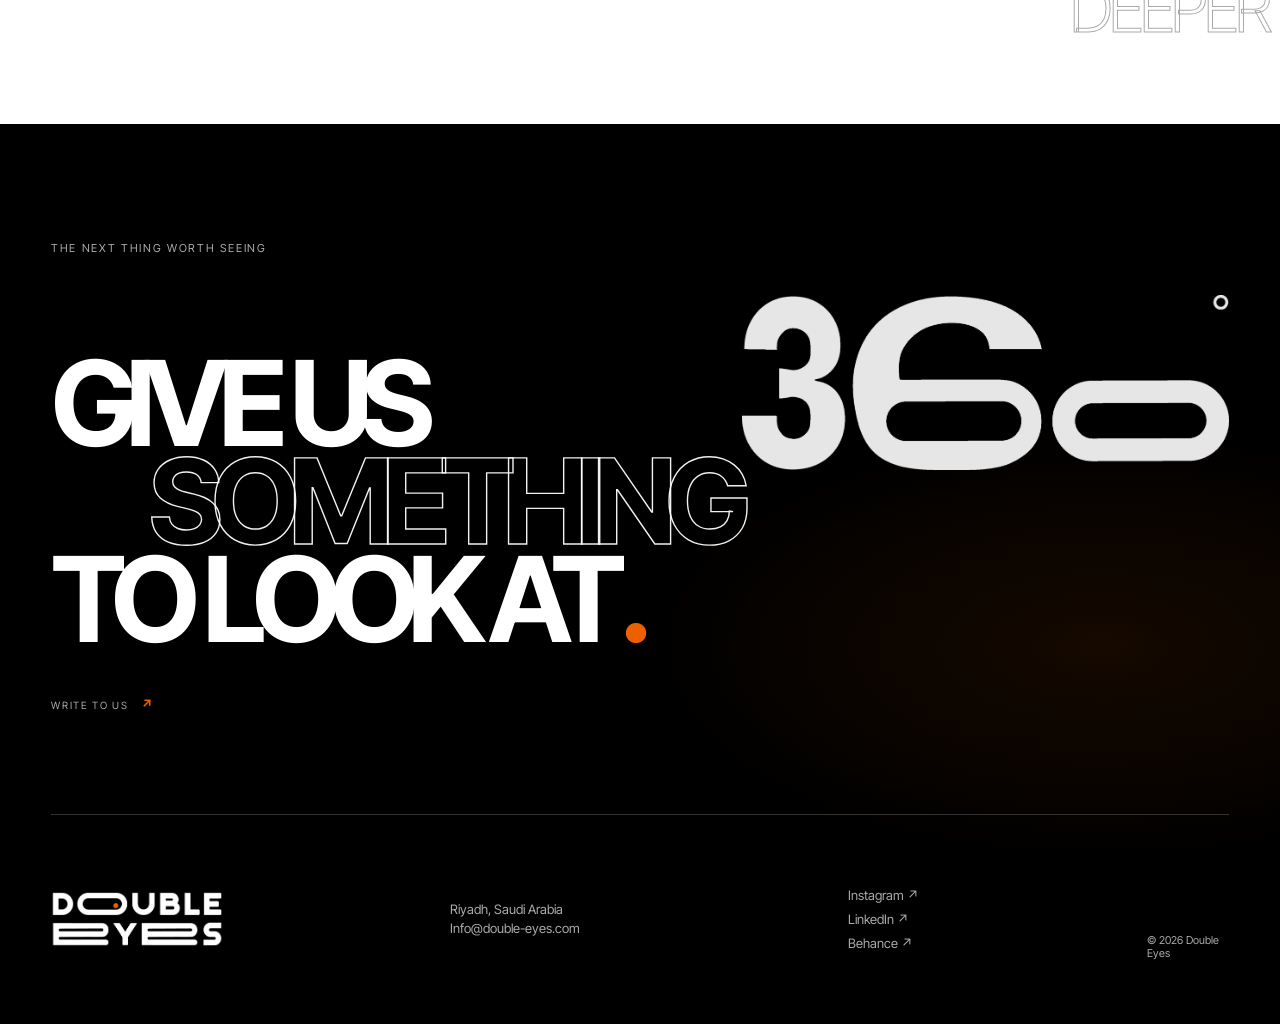
==== commit bc7cb136: "fix the responsive design" ====
--- a/index.html
+++ b/index.html
@@ -22,7 +22,7 @@
     <link rel="stylesheet" href="styles/brand-logo.css" />
     <link rel="stylesheet" href="styles/guides.css" />
     <link rel="stylesheet" href="styles/diagnostic.css?v=audit-2" />
-    <link rel="stylesheet" href="styles/final-refinement.css?v=audit-2" />
+    <link rel="stylesheet" href="styles/final-refinement.css?v=audit-3" />
   </head>
   <body>
     <a class="skip" href="#main">Skip to content</a>
@@ -450,7 +450,7 @@
           <a class="logo footer-logo" href="#top" aria-label="Double Eyes home"
             ><img class="brand-logo" src="Assets/brand/double-eyes-logo-light.png" alt="Double Eyes" /></a
           >
-          <p>Riyadh, Saudi Arabia<br />hello@doubleeyes.sa</p>
+          <p>Riyadh, Saudi Arabia<br />Info@double-eyes.com</p>
           <div>
             <a href="#">Instagram ↗</a><a href="#">LinkedIn ↗</a
             ><a href="#">Behance ↗</a>
--- a/styles/final-refinement.css
+++ b/styles/final-refinement.css
@@ -290,23 +290,6 @@
     sans-serif;
   letter-spacing: 0.14em;
 }
-@media (max-width: 700px) {
-  .contact-form {
-    position: relative;
-    top: auto;
-    right: auto;
-    margin: 40px 0;
-    grid-template-columns: 1fr;
-  }
-  .contact {
-    height: 0;
-    padding-bottom: 0px;
-    pa
-  }
-  .contact.is-form-open .contact-link {
-    opacity: 0.2;
-  }
-}
 @media (max-width: 900px) {
   .guides-beliefs {
     grid-template-columns: 1fr 1fr;
@@ -366,3 +349,119 @@
     display: none;
   }
 }
+
+/* Final CTA form: keep the poster composition intact while the form adapts to
+   the available viewport instead of collapsing on smaller screens. */
+.contact-form {
+  box-sizing: border-box;
+  max-height: calc(100% - clamp(136px, 18vh, 220px));
+  overflow: auto;
+  overscroll-behavior: contain;
+  scrollbar-color: rgba(237, 96, 0, 0.72) #111;
+}
+.contact-form::-webkit-scrollbar {
+  width: 6px;
+}
+.contact-form::-webkit-scrollbar-thumb {
+  background: rgba(237, 96, 0, 0.72);
+}
+.contact-form > *,
+.contact-form label {
+  min-width: 0;
+}
+.contact-form-head {
+  align-items: center;
+  gap: 16px;
+}
+.contact-form-close {
+  min-height: 38px;
+  padding: 8px 0 8px 12px;
+  cursor: pointer;
+}
+.contact-form textarea {
+  min-height: 104px;
+  resize: vertical;
+}
+.contact-form-submit {
+  min-height: 48px;
+  cursor: pointer;
+}
+.contact-form-close:focus-visible,
+.contact-form input:focus-visible,
+.contact-form textarea:focus-visible,
+.contact-form-submit:focus-visible {
+  outline: 1px solid var(--orange);
+  outline-offset: 4px;
+}
+.contact.is-form-open .contact-link {
+  pointer-events: none;
+  opacity: 0.18;
+  transform: scale(0.975);
+  transform-origin: left center;
+  transition:
+    opacity 0.35s var(--ease),
+    transform 0.45s var(--ease);
+}
+.contact.is-form-open .contact-identity {
+  opacity: 0.2;
+  transition: opacity 0.45s var(--ease);
+}
+
+@media (min-width: 701px) and (max-width: 1100px) {
+  .contact-form {
+    top: clamp(76px, 9vh, 112px);
+    width: min(520px, calc(100% - var(--page-gutter) * 2));
+    max-height: calc(100% - 144px);
+    padding: clamp(22px, 3vw, 28px);
+  }
+}
+
+@media (max-width: 700px) {
+  .contact.is-form-open {
+    height: auto;
+    min-height: 0;
+    padding-bottom: clamp(48px, 10vw, 76px);
+    grid-template-rows: auto auto auto auto;
+    overflow: visible;
+  }
+  .contact.is-form-open .contact-link {
+    grid-column: 1 / -1;
+    grid-row: 2;
+    align-self: start;
+    min-height: 0;
+    opacity: 0.28;
+    transform: scale(0.96);
+  }
+  .contact.is-form-open .contact-form {
+    grid-column: 1 / -1;
+    grid-row: 3;
+    position: relative;
+    top: auto;
+    right: auto;
+    width: 100%;
+    max-height: none;
+    margin: clamp(26px, 7vw, 40px) 0 clamp(50px, 12vw, 80px);
+    padding: clamp(20px, 6vw, 28px);
+    grid-template-columns: minmax(0, 1fr);
+    gap: 18px;
+    overflow: visible;
+  }
+  .contact.is-form-open .contact-form-head,
+  .contact.is-form-open .contact-form-message,
+  .contact.is-form-open .contact-form-status,
+  .contact.is-form-open .contact-form-submit {
+    grid-column: 1;
+  }
+  .contact.is-form-open .contact-form-close {
+    min-height: 44px;
+  }
+  .contact.is-form-open .contact-form input,
+  .contact.is-form-open .contact-form textarea {
+    font-size: 16px;
+  }
+  .contact.is-form-open footer {
+    grid-column: 1 / -1;
+    grid-row: 4;
+    align-self: end;
+  }
+}
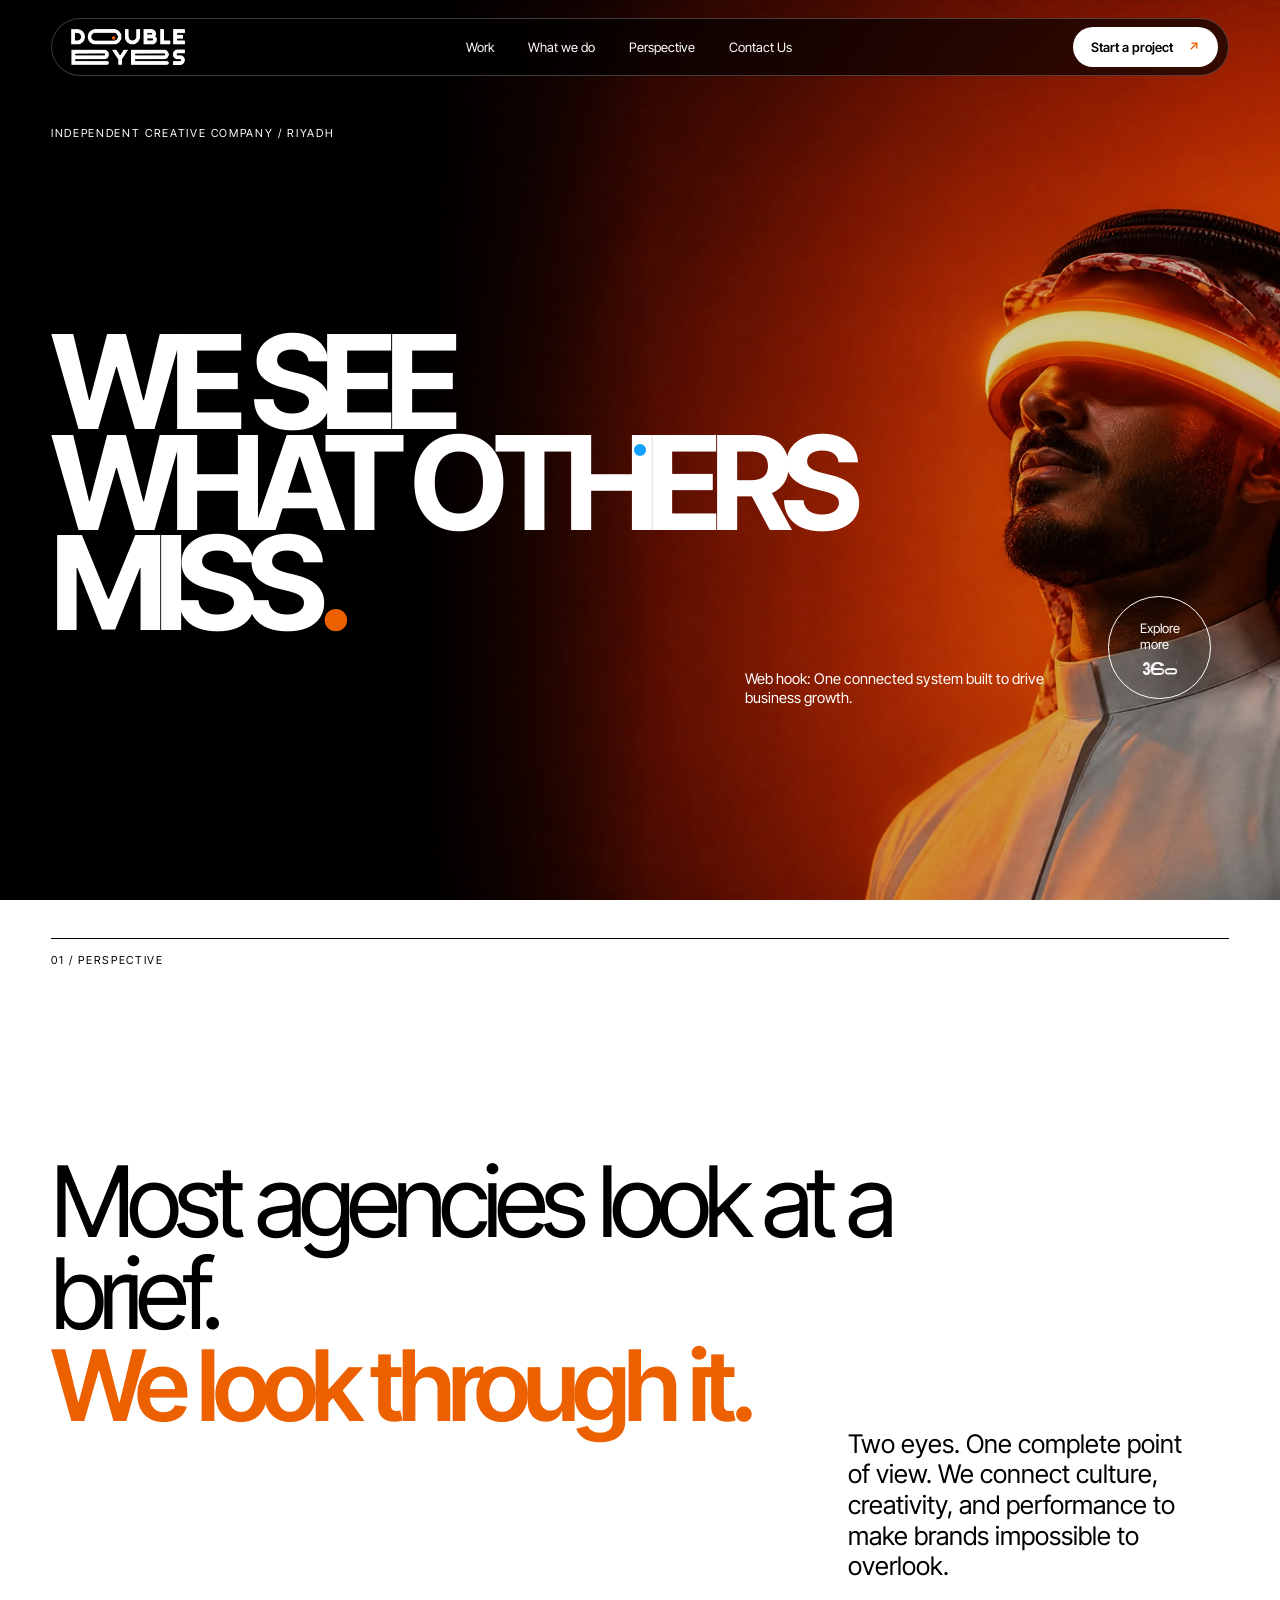
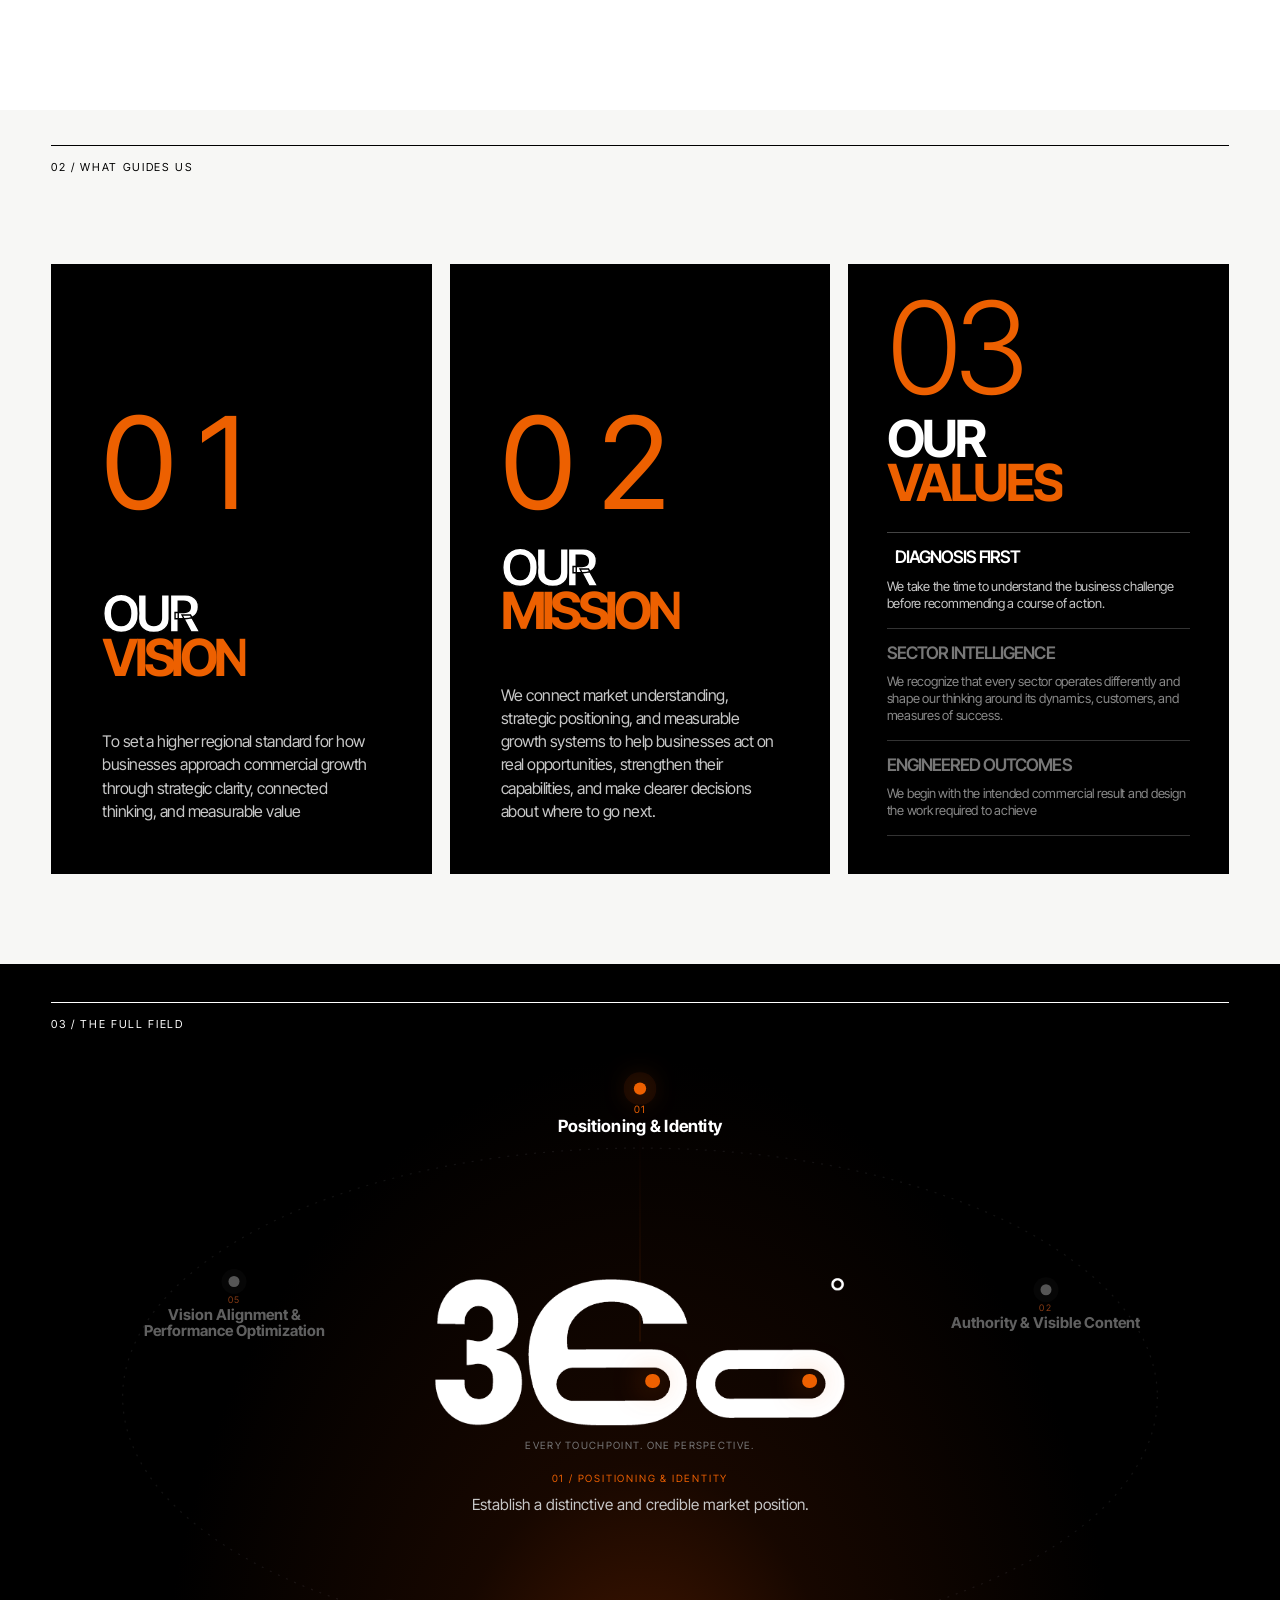
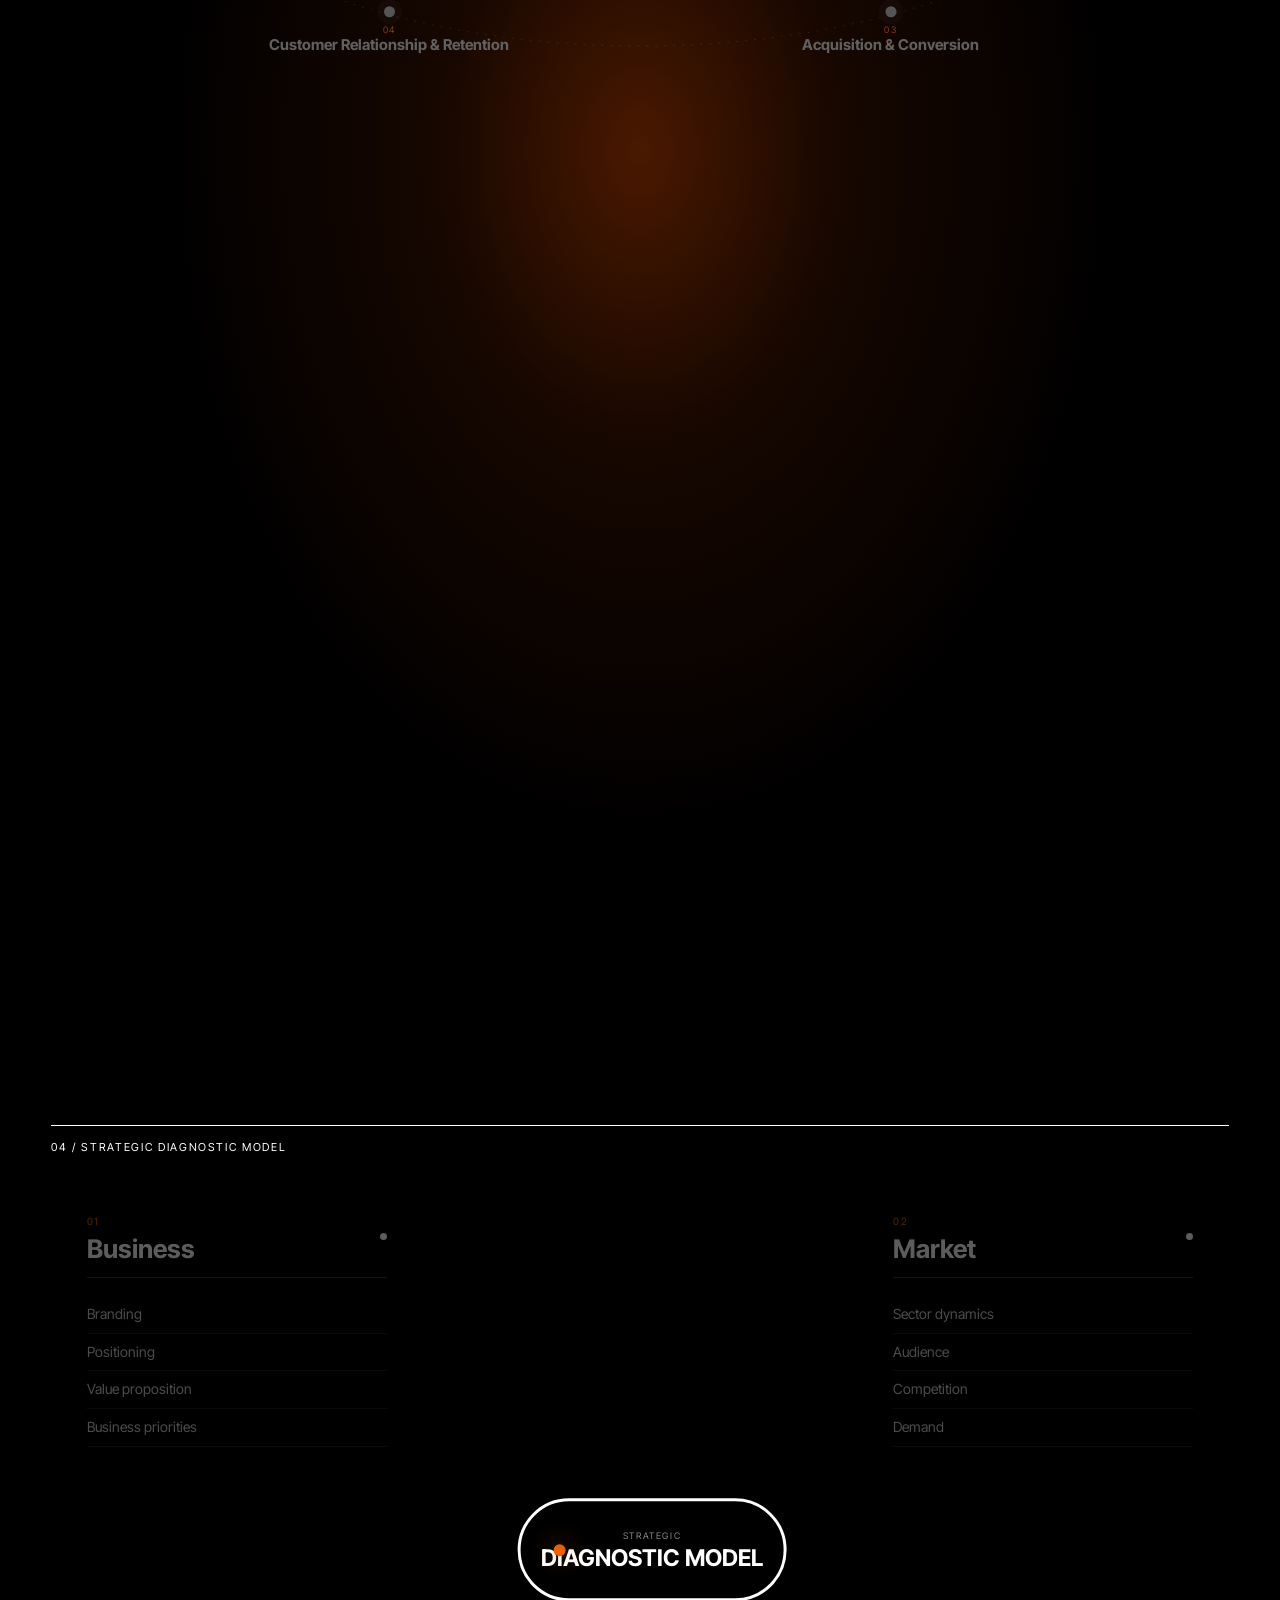
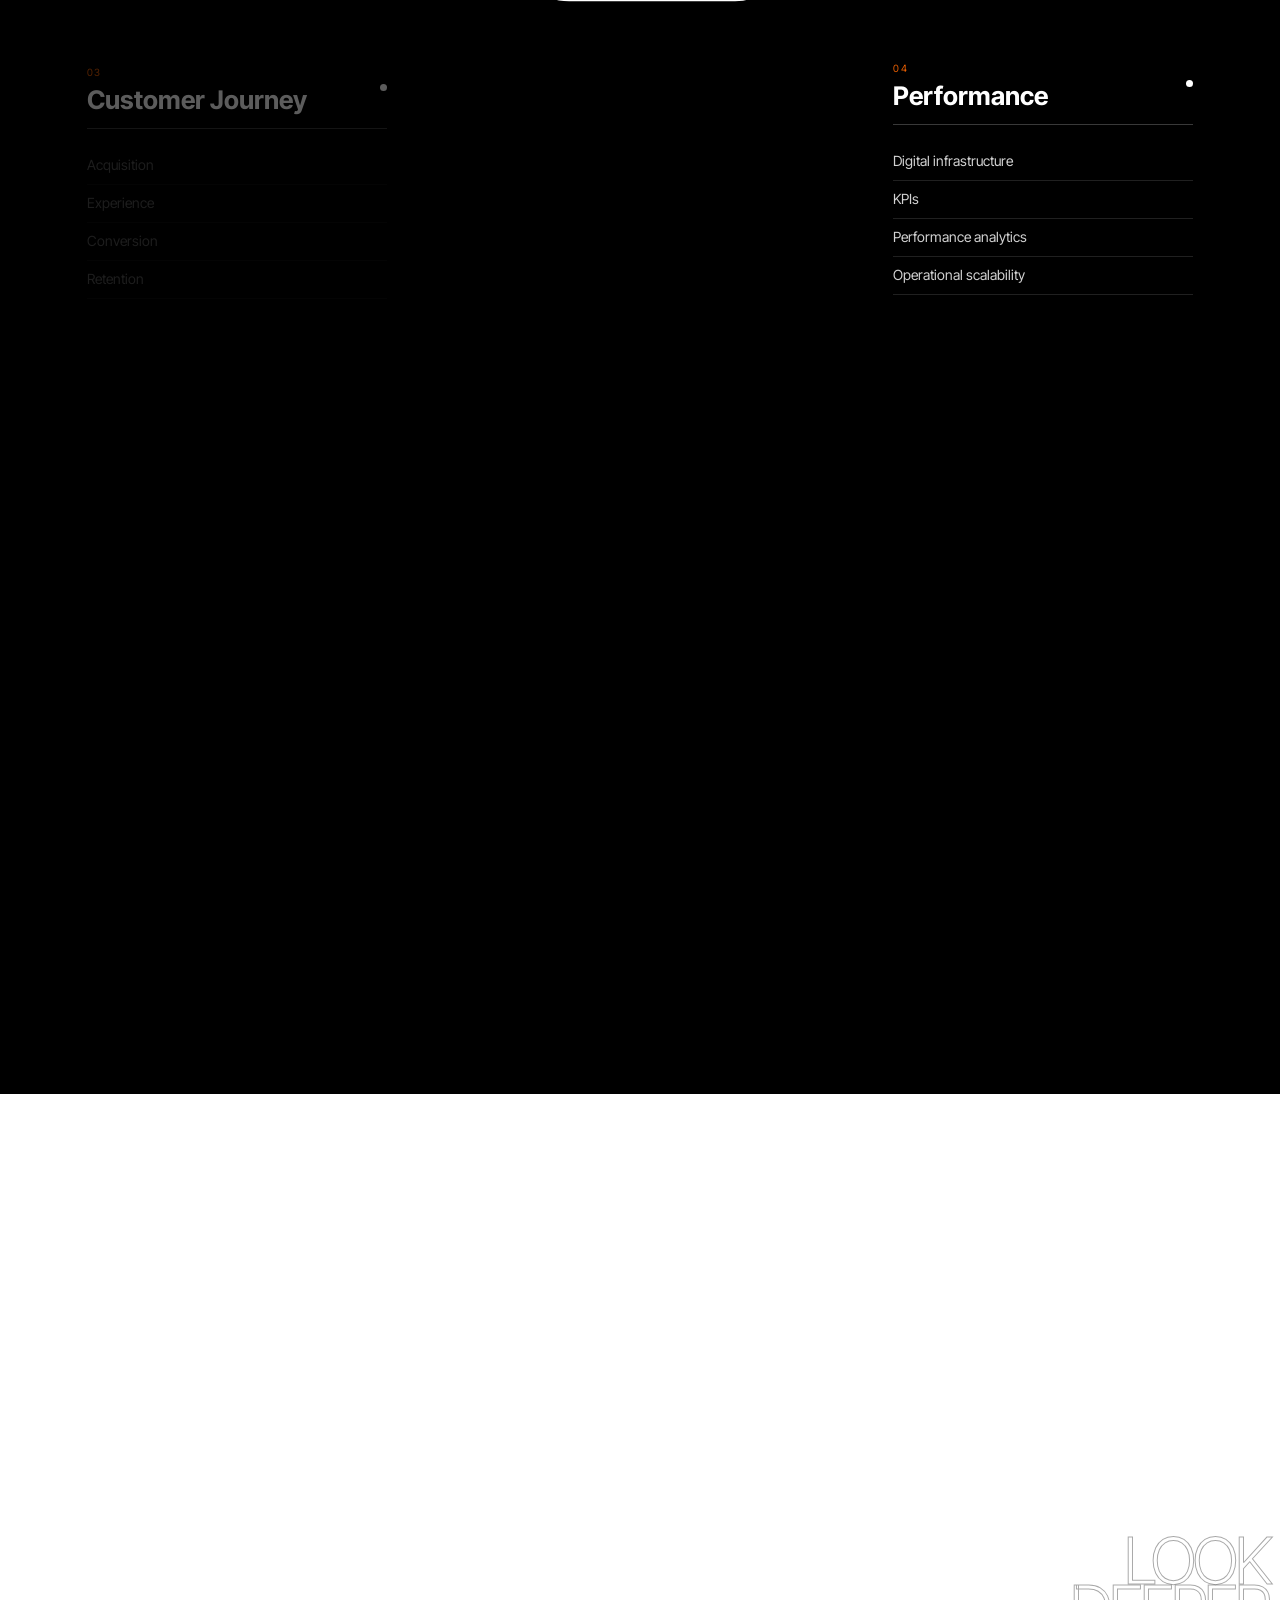
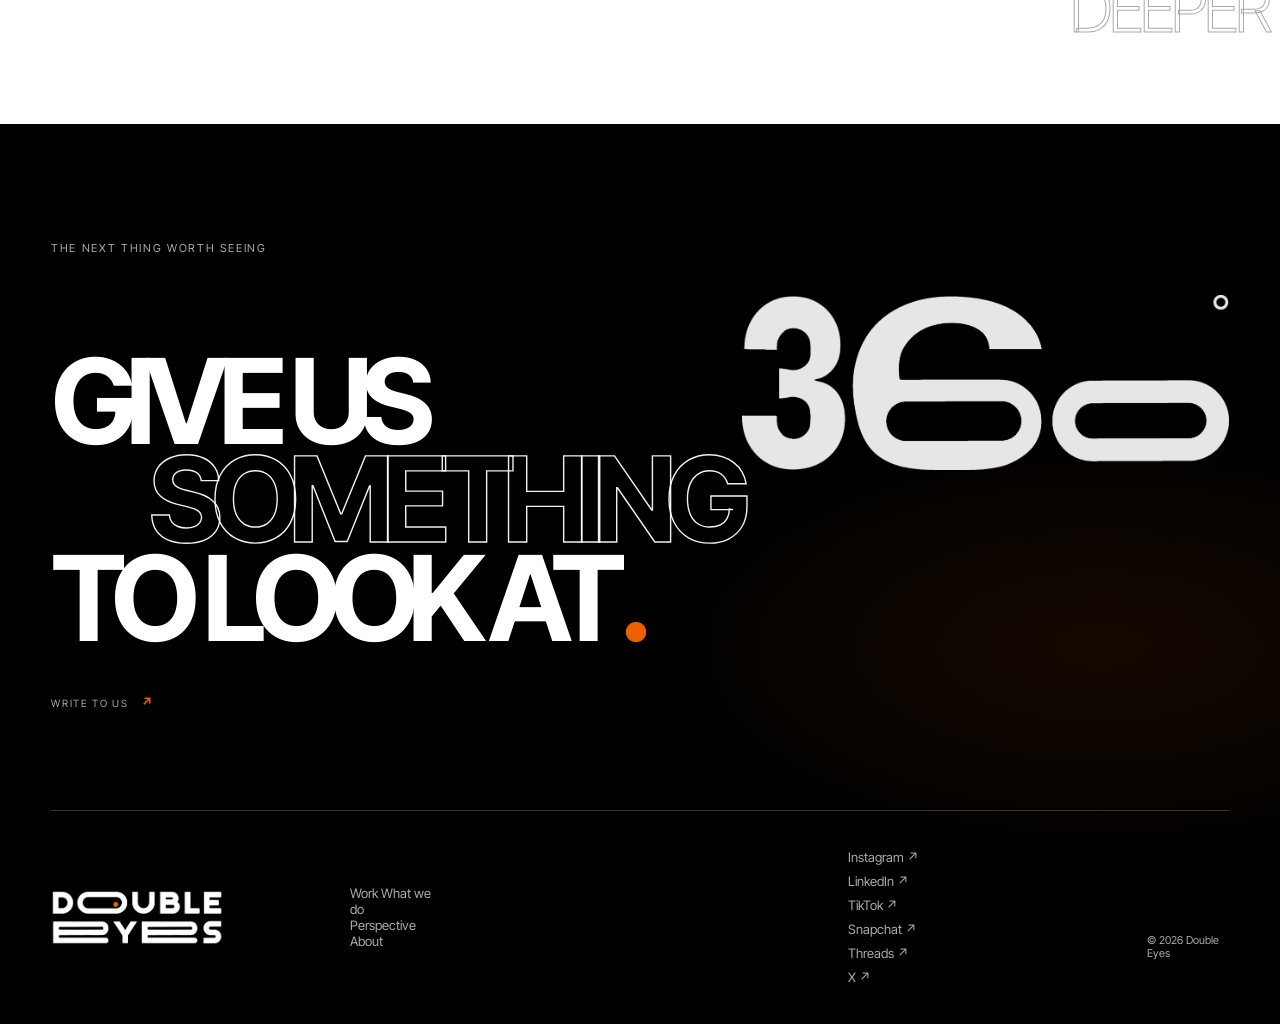
==== commit f9f34ab5: "update home page footer" ====
--- a/index.html
+++ b/index.html
@@ -446,17 +446,26 @@
           <button class="contact-form-submit" type="submit">SEND ENQUIRY <span>↗</span></button>
         </form>
         <img class="contact-identity" src="Assets/Identity-Lines/identity-double-eyes-04-full-field-mark.png" alt="" aria-hidden="true" />
-        <footer>
-          <a class="logo footer-logo" href="#top" aria-label="Double Eyes home"
-            ><img class="brand-logo" src="Assets/brand/double-eyes-logo-light.png" alt="Double Eyes" /></a
-          >
-          <p>Riyadh, Saudi Arabia<br />Info@double-eyes.com</p>
-          <div>
-            <a href="#">Instagram ↗</a><a href="#">LinkedIn ↗</a
-            ><a href="#">Behance ↗</a>
-          </div>
-          <small>© 2026 Double Eyes</small>
-        </footer>
+        <footer class="about-footer">
+            <a class="logo footer-logo" href="/" aria-label="Double Eyes home">
+              <img class="brand-logo" src="../Assets/brand/double-eyes-logo-light.png" alt="Double Eyes" />
+            </a>
+            <nav aria-label="Footer navigation">
+              <a href="/#motion">Work</a>
+              <a href="/#capabilities">What we do</a>
+              <a href="/#about">Perspective</a>
+              <a href="/about/" aria-current="page">About</a>
+            </nav>
+            <div class="about-footer-socials" aria-label="Social links">
+              <a href="https://www.instagram.com/double_eyes.sa?igsh=ODNibjdmaHd1dmE3&amp;utm_source=qr" target="_blank" rel="noopener noreferrer">Instagram ↗</a>
+              <a href="https://www.linkedin.com/company/double-eyes/" target="_blank" rel="noopener noreferrer">LinkedIn ↗</a>
+              <a href="https://www.tiktok.com/@double.eyes.sa?_r=1&amp;_t=ZS-98jkGDGz1hk" target="_blank" rel="noopener noreferrer">TikTok ↗</a>
+              <a href="https://snapchat.com/t/wtlz7FMR" target="_blank" rel="noopener noreferrer">Snapchat ↗</a>
+              <a href="https://www.threads.com/@double_eyes.sa?invite=0" target="_blank" rel="noopener noreferrer">Threads ↗</a>
+              <a href="https://x.com/double_eyes0?s=11" target="_blank" rel="noopener noreferrer">X ↗</a>
+            </div>
+            <small>© 2026 Double Eyes</small>
+          </footer>
       </section>
     </main>
     <script src="data/motion-gallery.js?v=audit-2"></script>
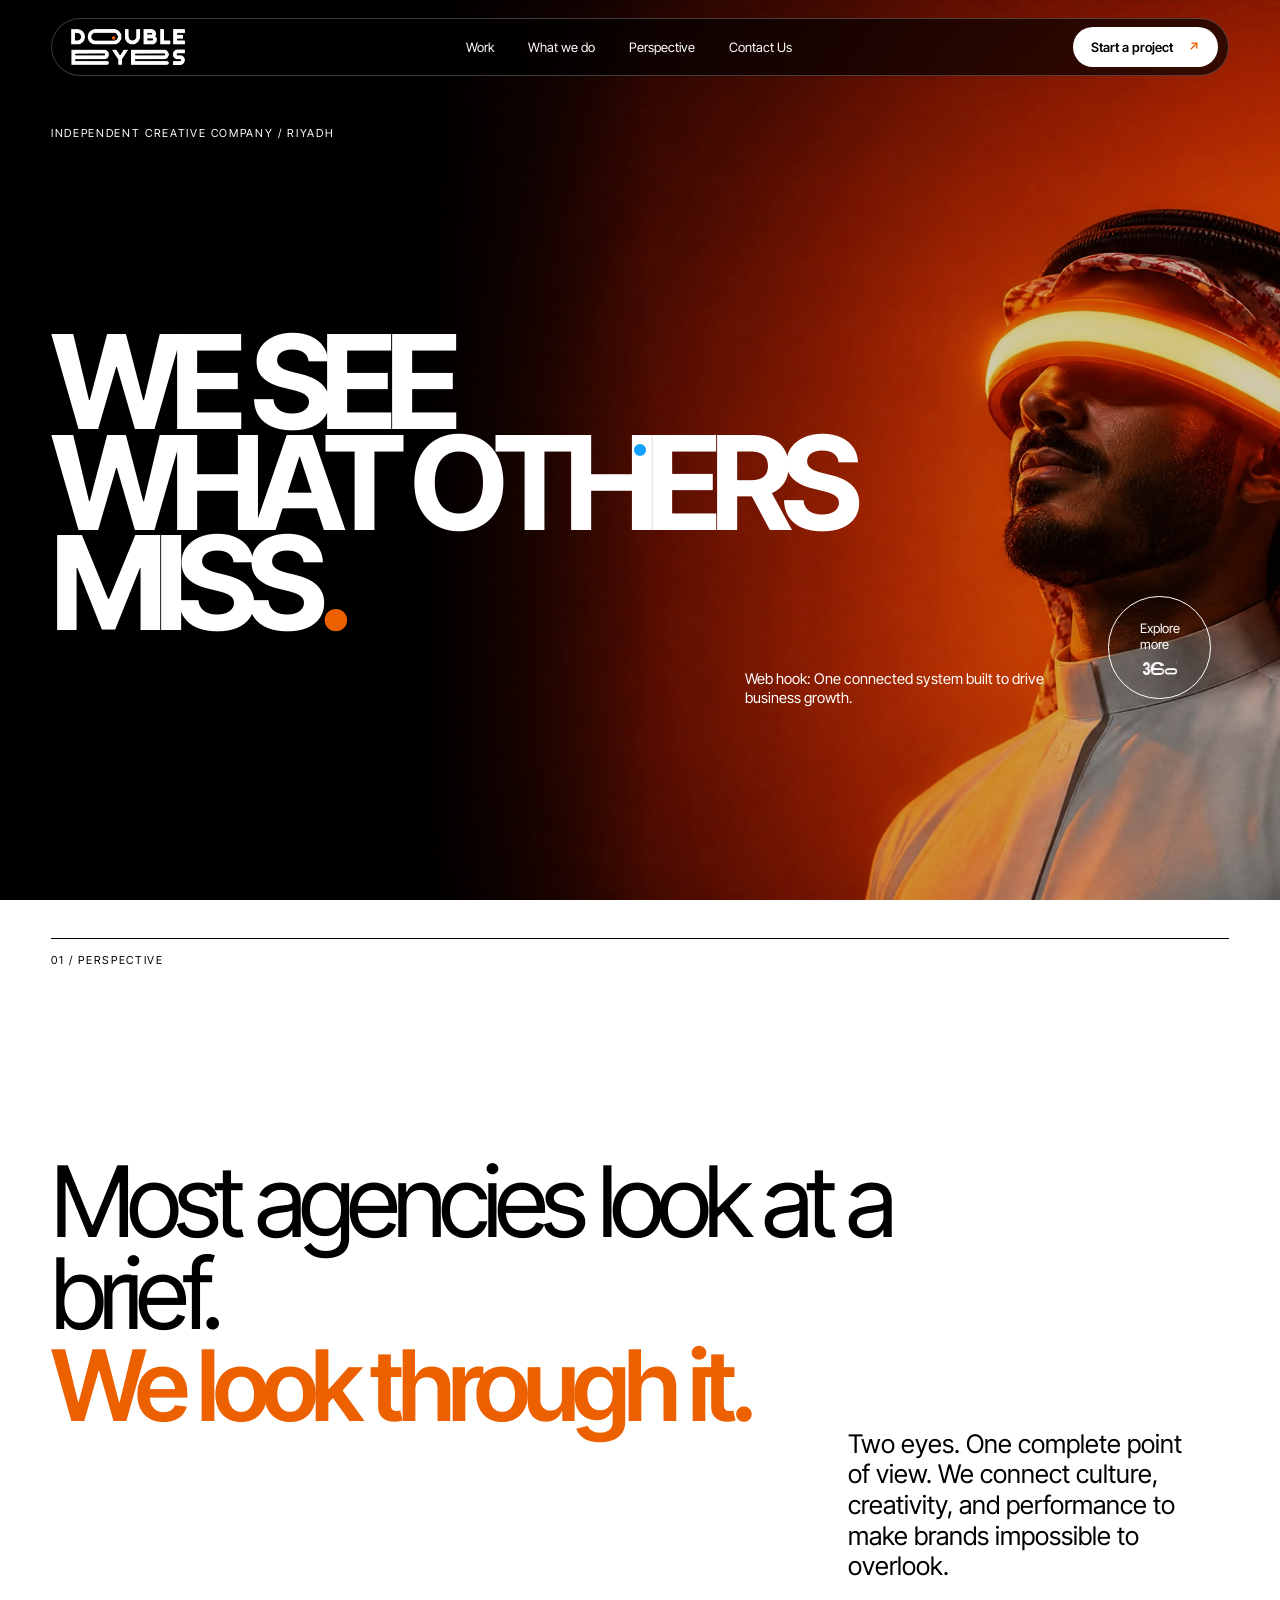
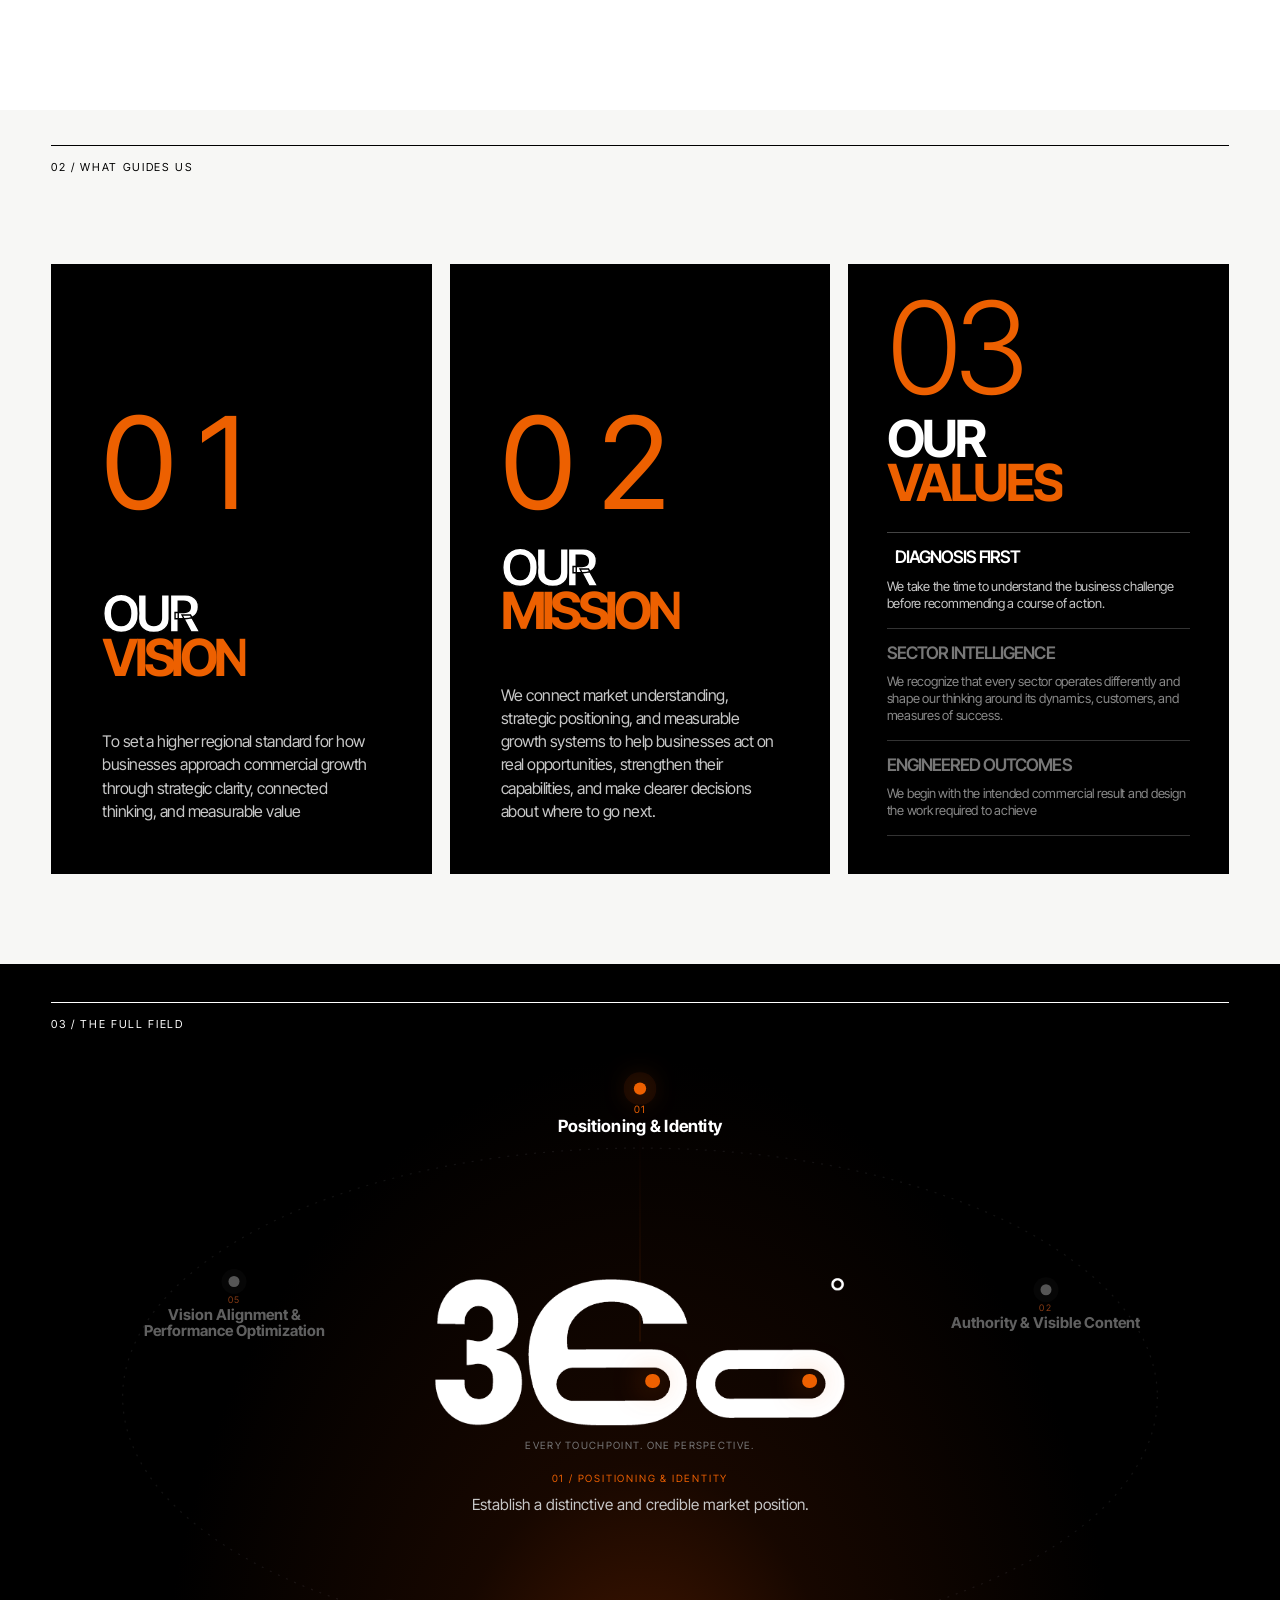
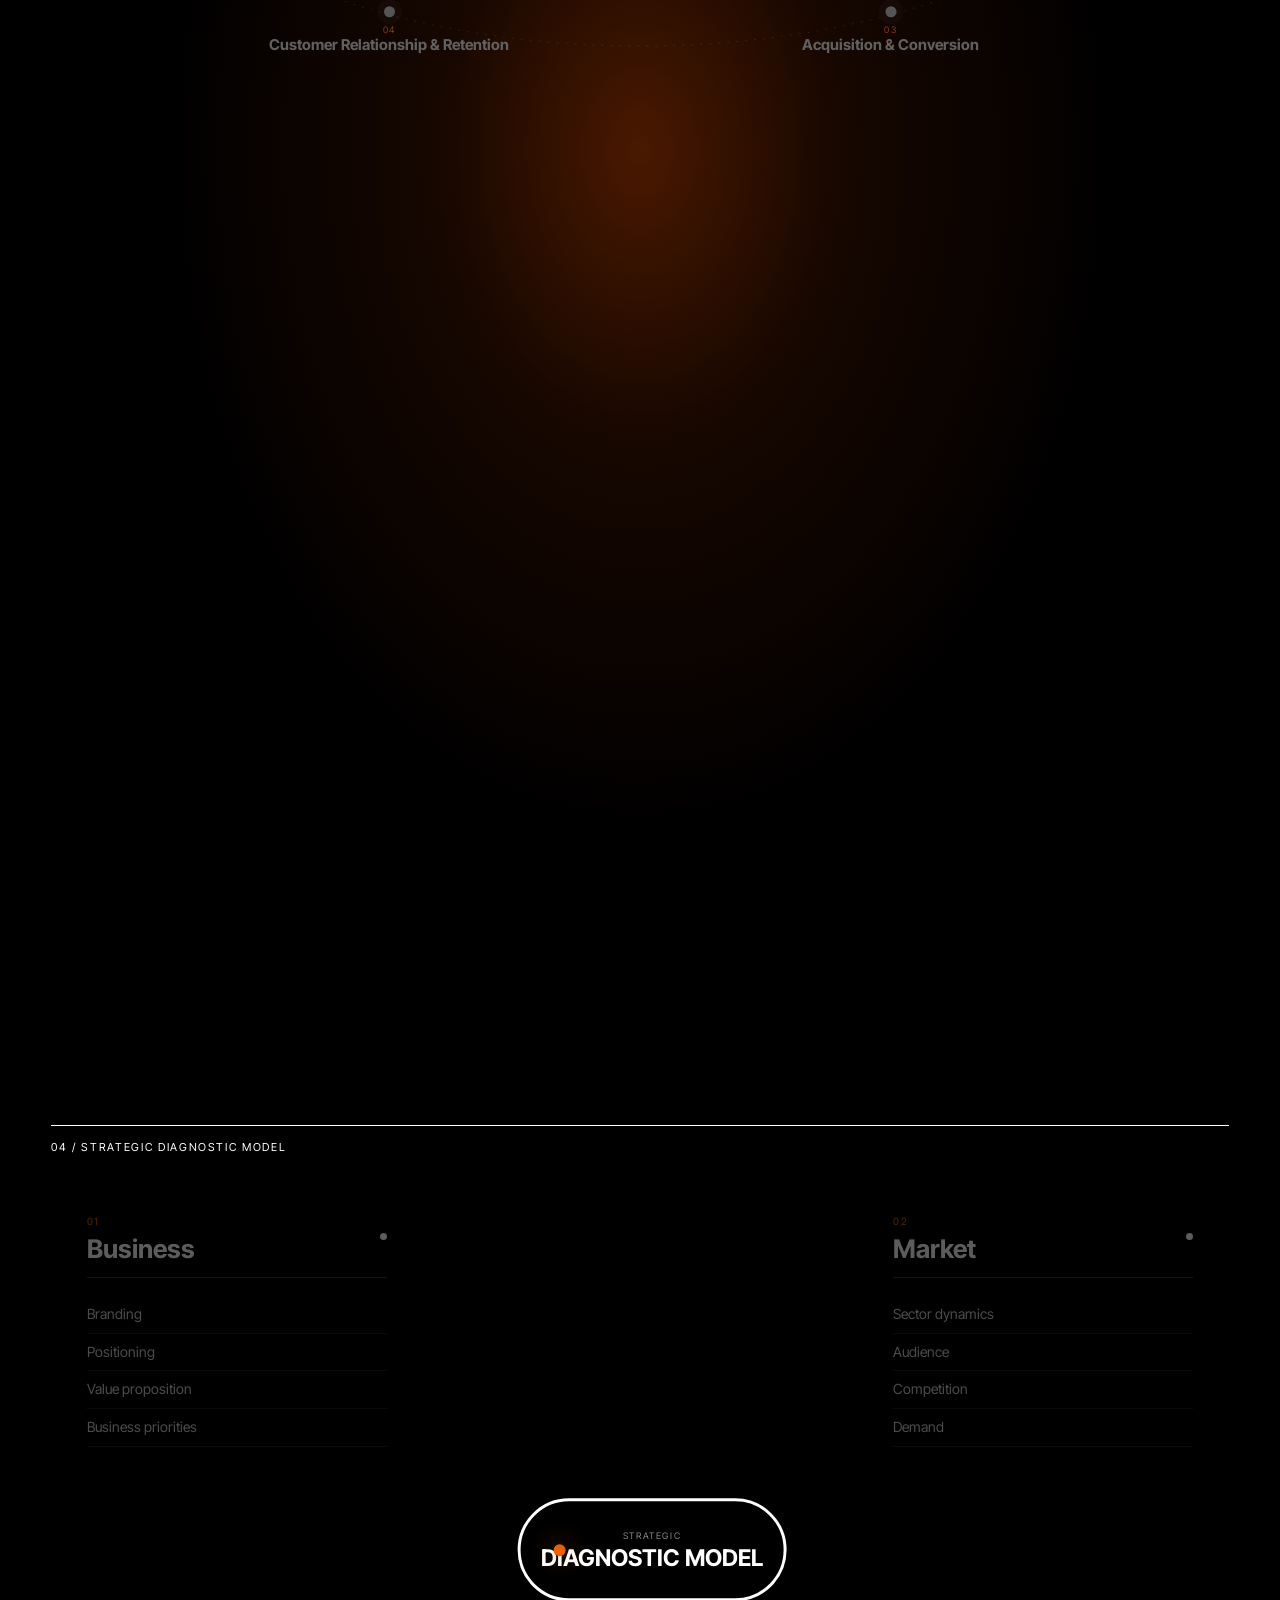
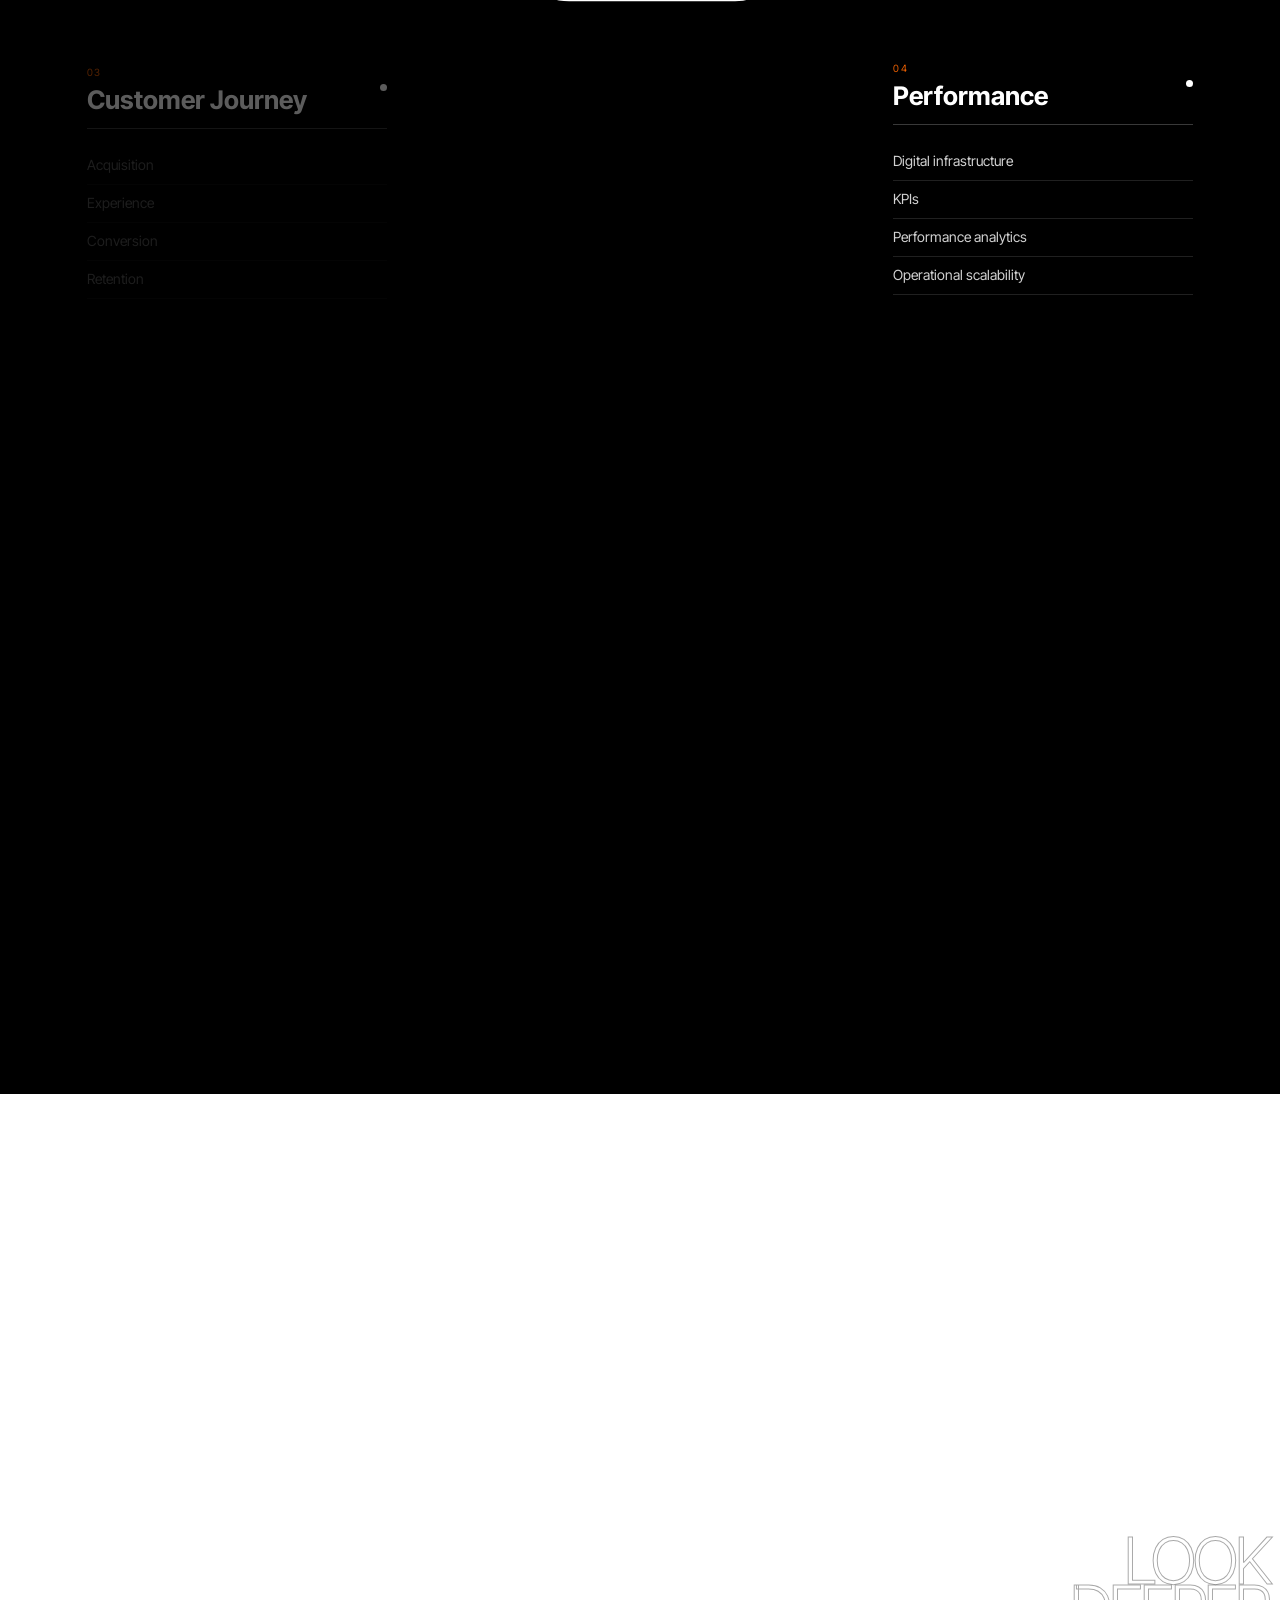
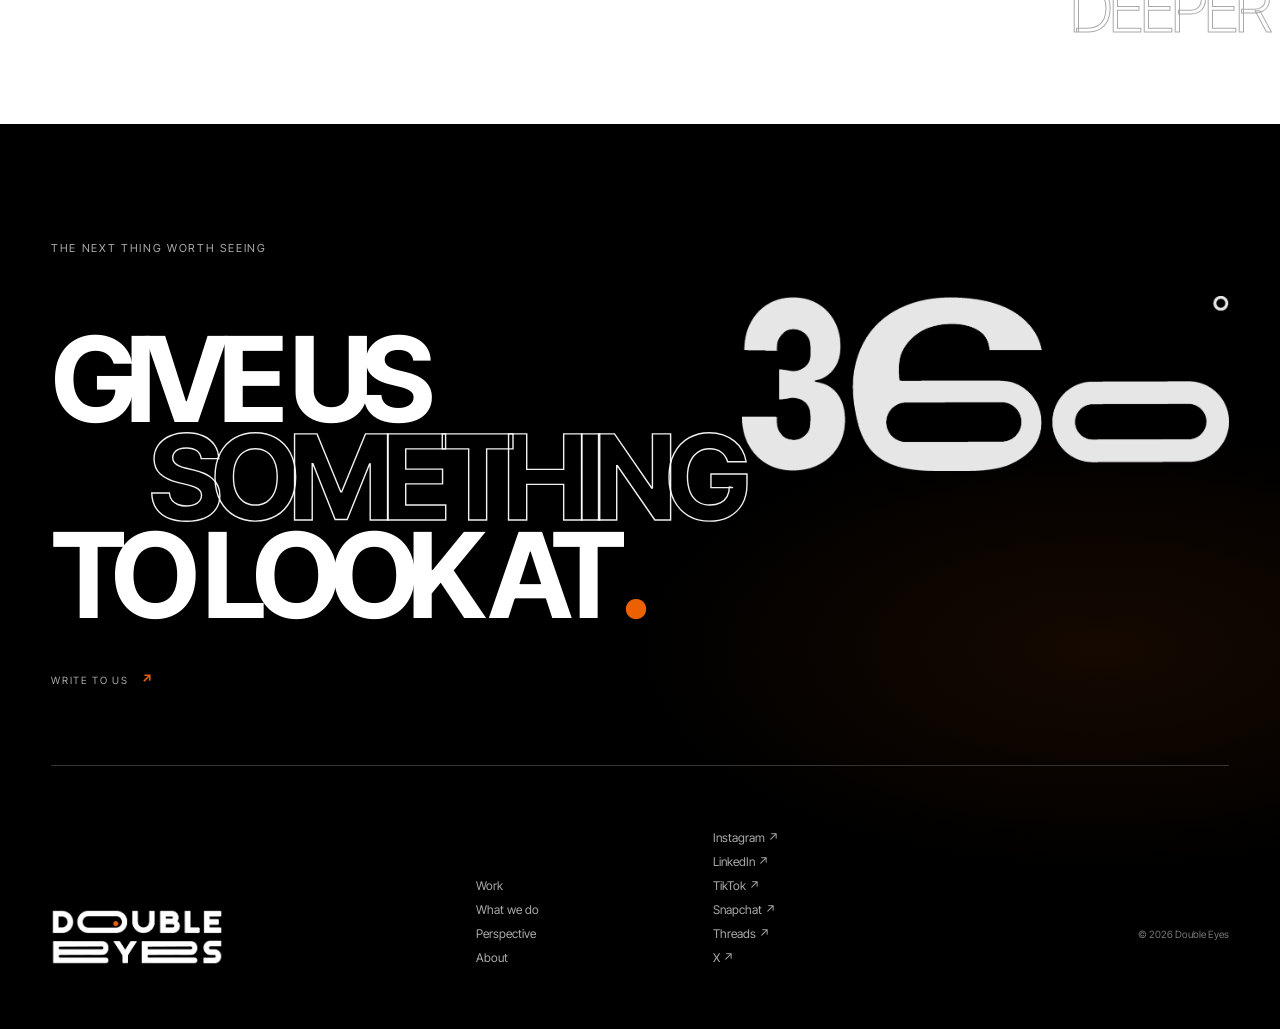
==== commit 63b2b06c: "update footer style" ====
--- a/index.html
+++ b/index.html
@@ -22,7 +22,7 @@
     <link rel="stylesheet" href="styles/brand-logo.css" />
     <link rel="stylesheet" href="styles/guides.css" />
     <link rel="stylesheet" href="styles/diagnostic.css?v=audit-2" />
-    <link rel="stylesheet" href="styles/final-refinement.css?v=audit-3" />
+    <link rel="stylesheet" href="styles/final-refinement.css?v=audit-5" />
   </head>
   <body>
     <a class="skip" href="#main">Skip to content</a>
@@ -448,13 +448,13 @@
         <img class="contact-identity" src="Assets/Identity-Lines/identity-double-eyes-04-full-field-mark.png" alt="" aria-hidden="true" />
         <footer class="about-footer">
             <a class="logo footer-logo" href="/" aria-label="Double Eyes home">
-              <img class="brand-logo" src="../Assets/brand/double-eyes-logo-light.png" alt="Double Eyes" />
+              <img class="brand-logo" src="Assets/brand/double-eyes-logo-light.png" alt="Double Eyes" />
             </a>
             <nav aria-label="Footer navigation">
               <a href="/#motion">Work</a>
               <a href="/#capabilities">What we do</a>
               <a href="/#about">Perspective</a>
-              <a href="/about/" aria-current="page">About</a>
+              <a href="/about/">About</a>
             </nav>
             <div class="about-footer-socials" aria-label="Social links">
               <a href="https://www.instagram.com/double_eyes.sa?igsh=ODNibjdmaHd1dmE3&amp;utm_source=qr" target="_blank" rel="noopener noreferrer">Instagram ↗</a>
--- a/styles/final-refinement.css
+++ b/styles/final-refinement.css
@@ -465,3 +465,56 @@
     align-self: end;
   }
 }
+
+/* Homepage contact footer — mirrors the contact page's editorial footer grid,
+   including its intentional two-column mobile composition. */
+.contact footer.about-footer {
+  display: grid;
+  grid-template-columns: 2fr 1fr 2fr auto;
+  gap: clamp(26px, 4vw, 70px);
+  align-items: end;
+  padding-block: clamp(42px, 5vw, 76px);
+  border-top: 1px solid #333;
+  font-size: 12px;
+}
+.contact footer.about-footer > * {
+  grid-column: auto;
+  grid-row: auto;
+  justify-self: auto;
+}
+.contact footer.about-footer nav,
+.contact footer.about-footer .about-footer-socials {
+  display: flex;
+  flex-direction: column;
+  gap: 9px;
+}
+.contact footer.about-footer a {
+  transition: color 0.25s;
+}
+.contact footer.about-footer a:hover {
+  color: var(--orange);
+}
+.contact footer.about-footer small {
+  color: #777;
+  white-space: nowrap;
+}
+
+@media (max-width: 800px) {
+  .contact footer.about-footer {
+    grid-template-columns: minmax(0, 1fr) minmax(0, 1fr);
+    gap: clamp(24px, 7vw, 34px);
+  }
+  .contact footer.about-footer > .footer-logo {
+    grid-column: 1 / -1;
+    margin-bottom: 32px;
+  }
+  .contact footer.about-footer > .about-footer-socials {
+    align-items: flex-end;
+    text-align: right;
+  }
+  .contact footer.about-footer > small {
+    grid-column: 1 / -1;
+    justify-self: auto;
+    margin-top: 28px;
+  }
+}
